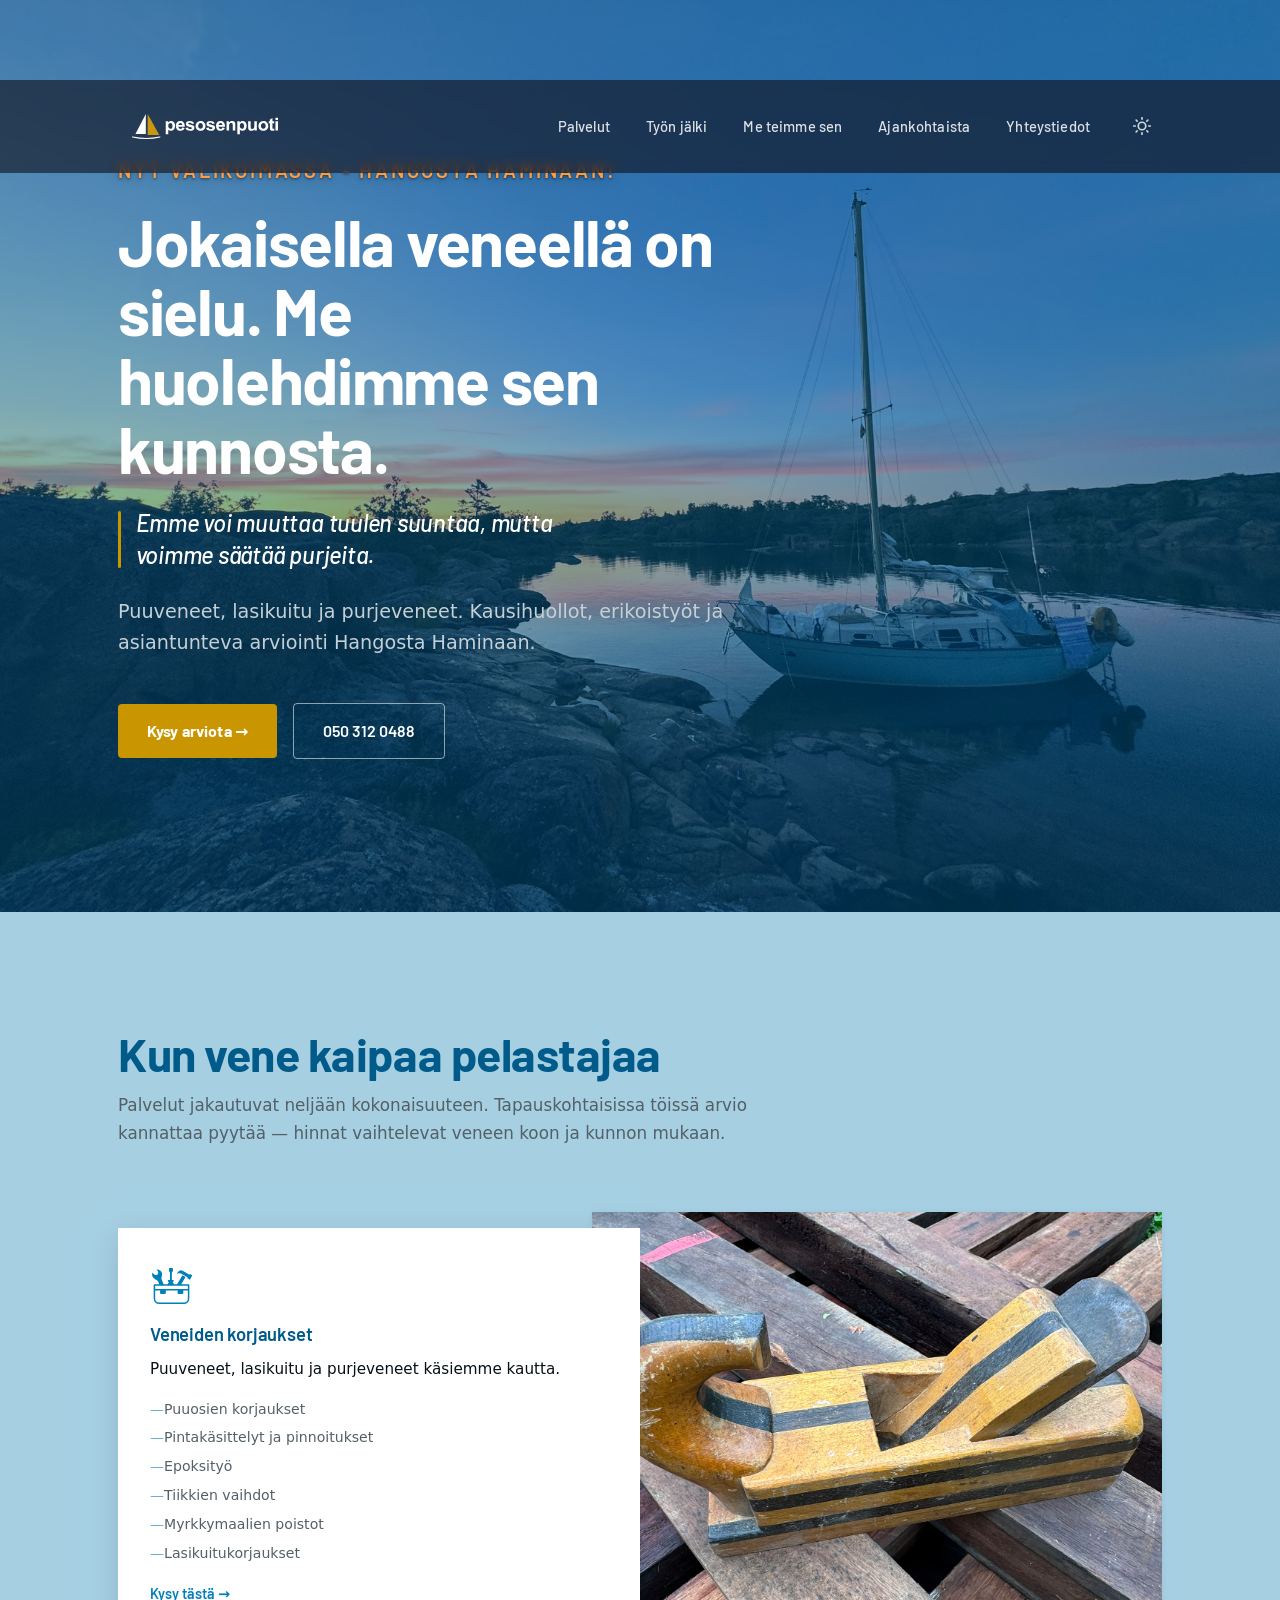
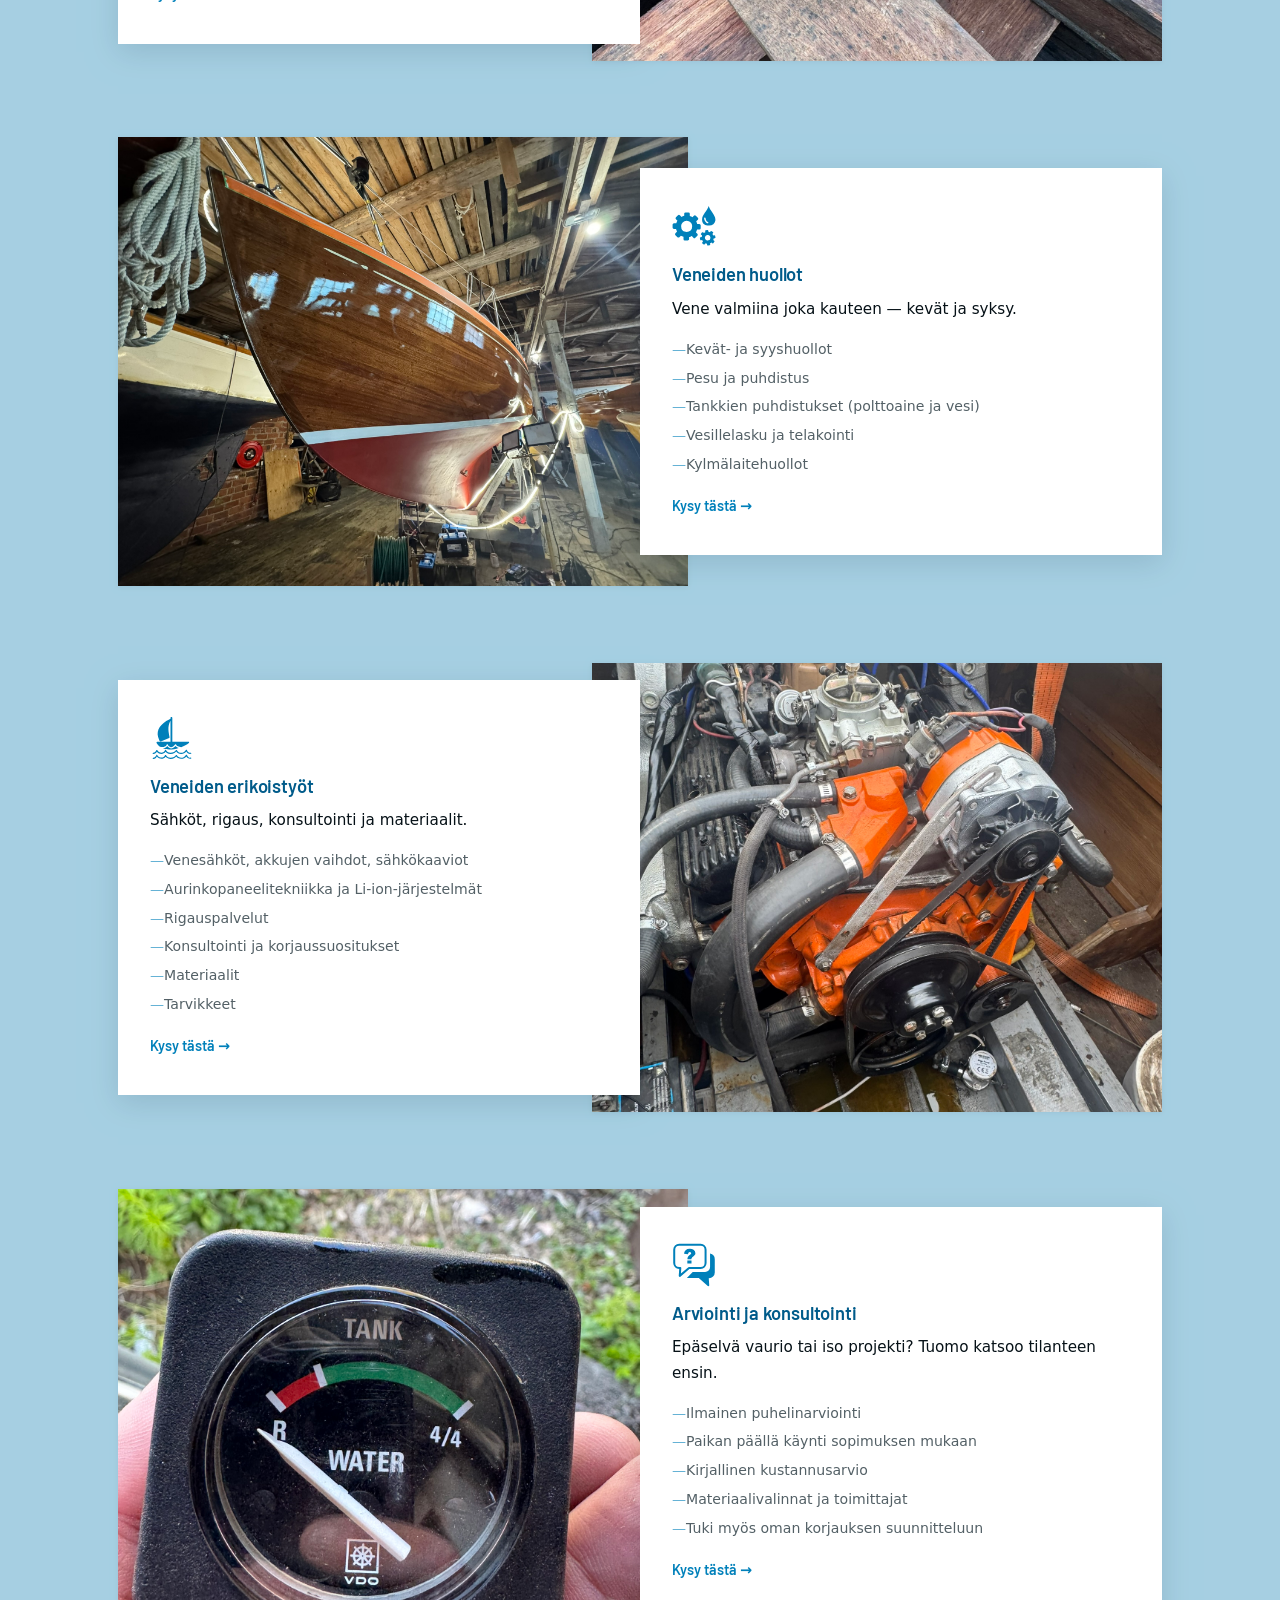
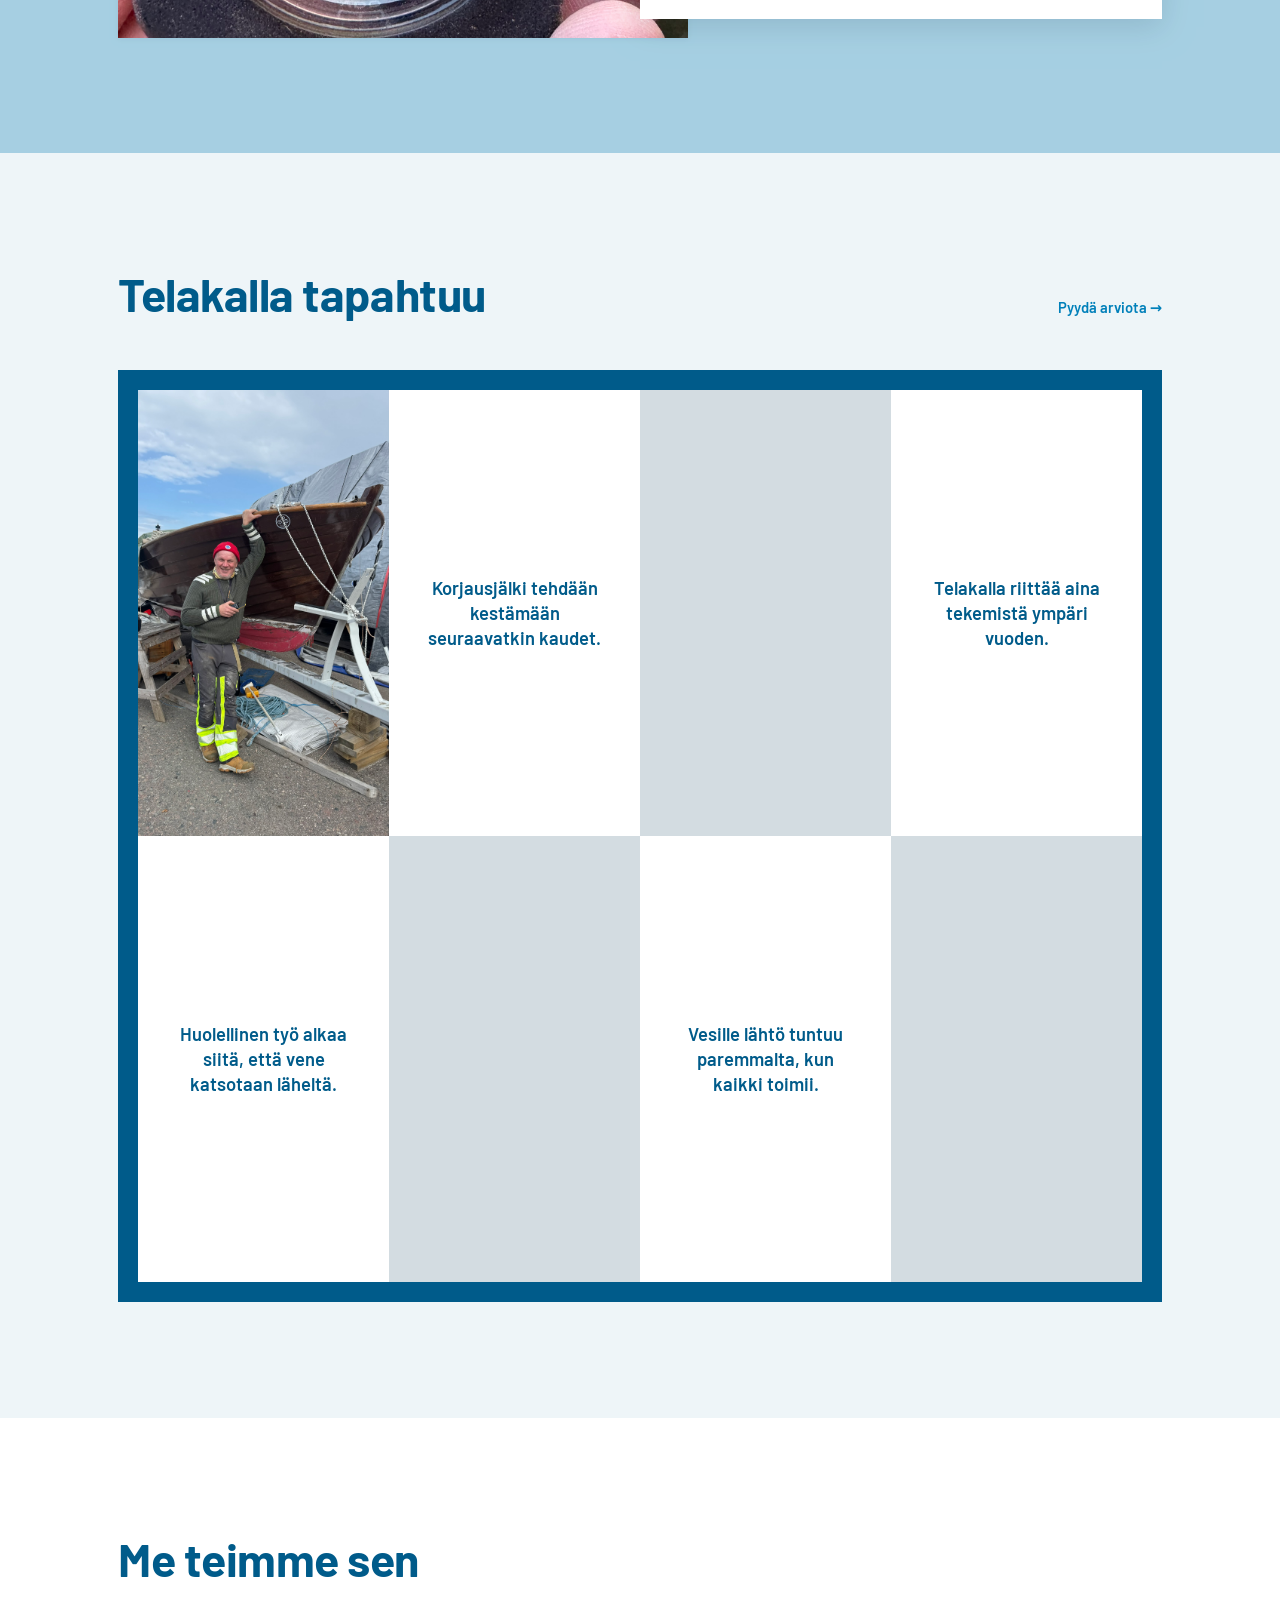
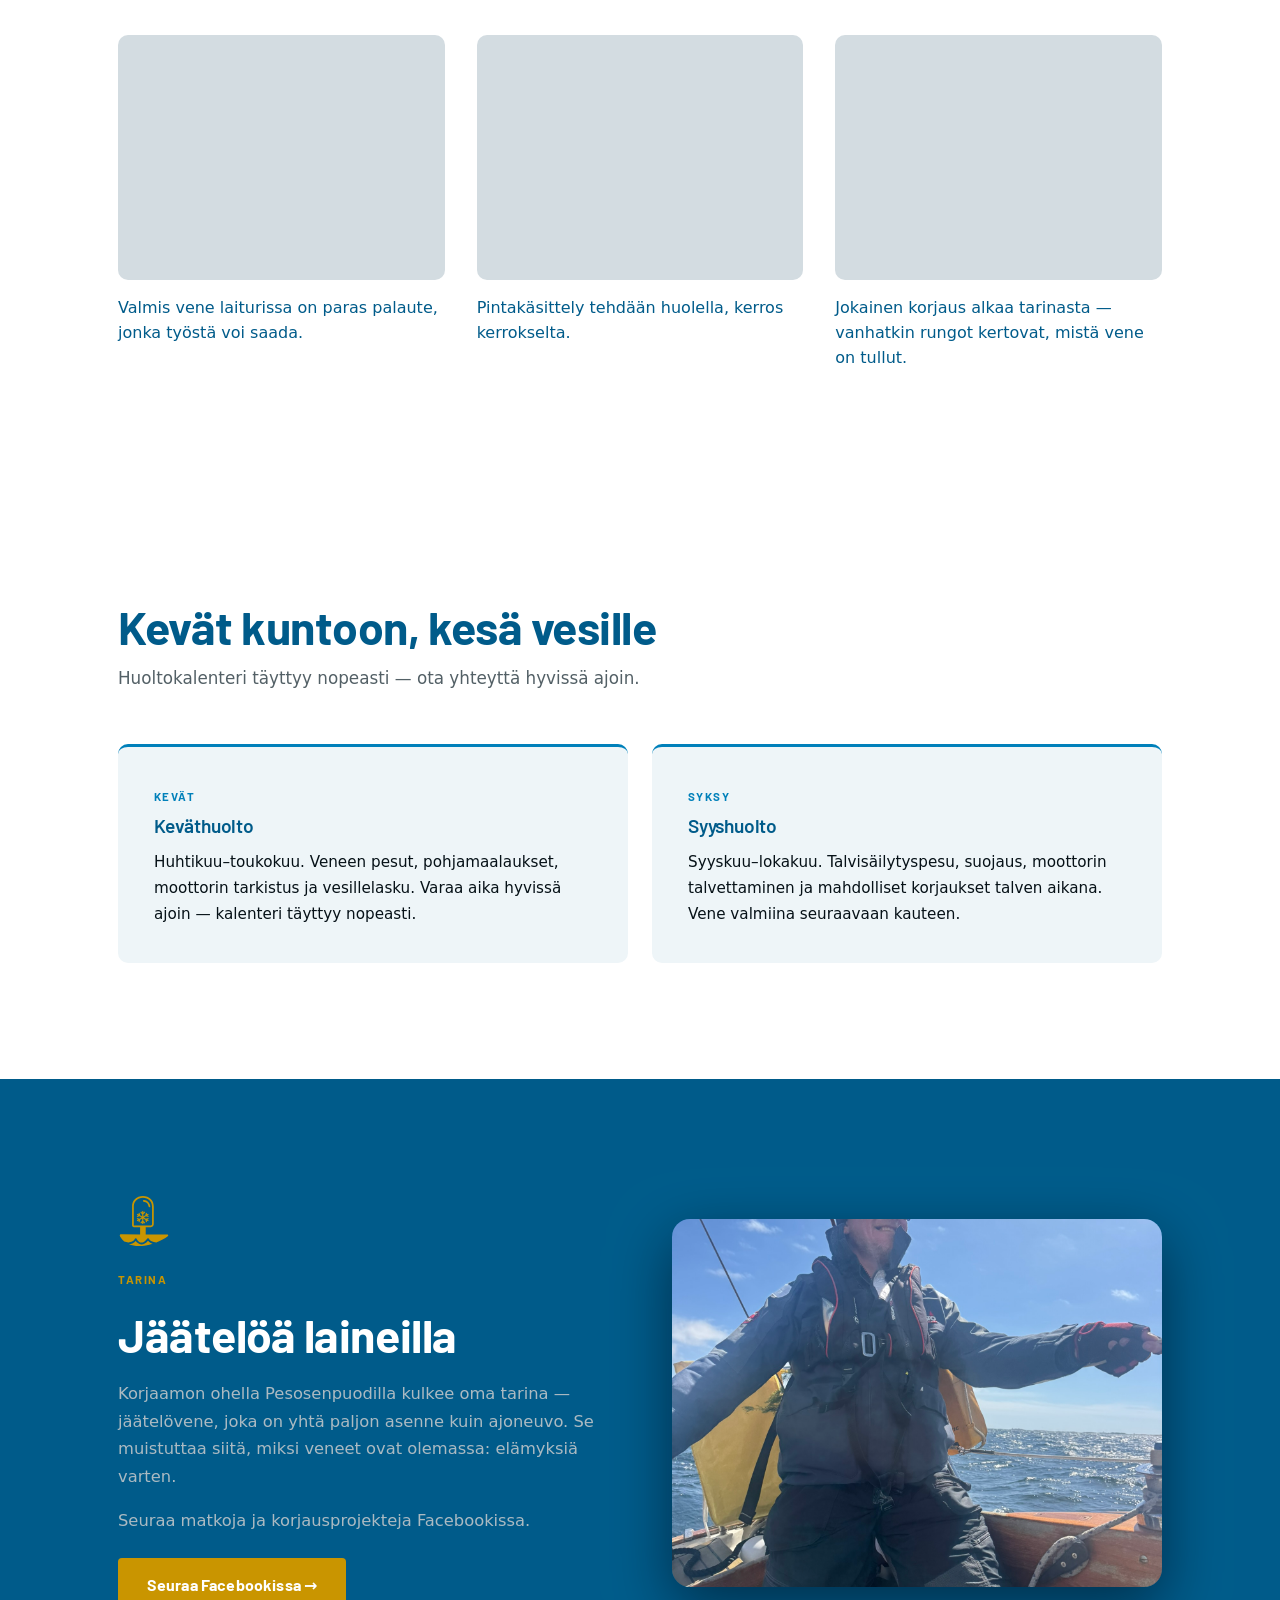
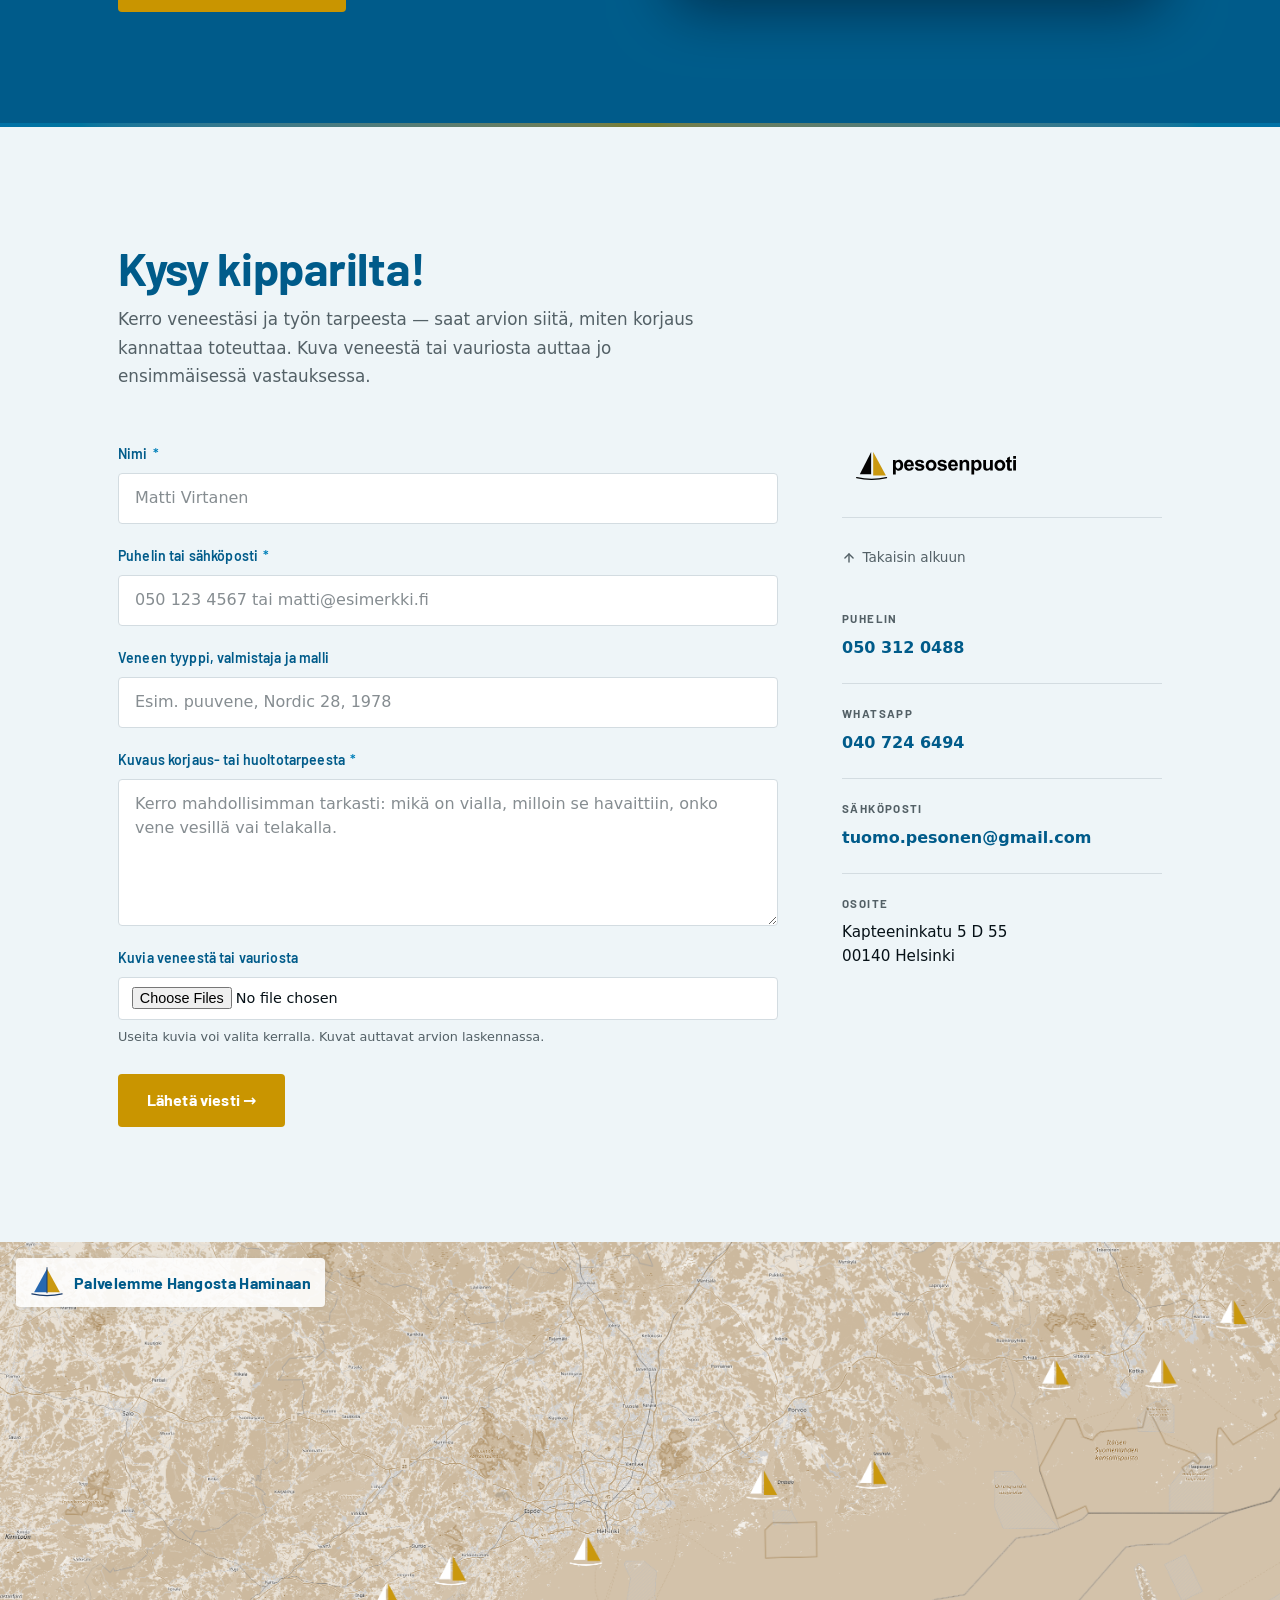
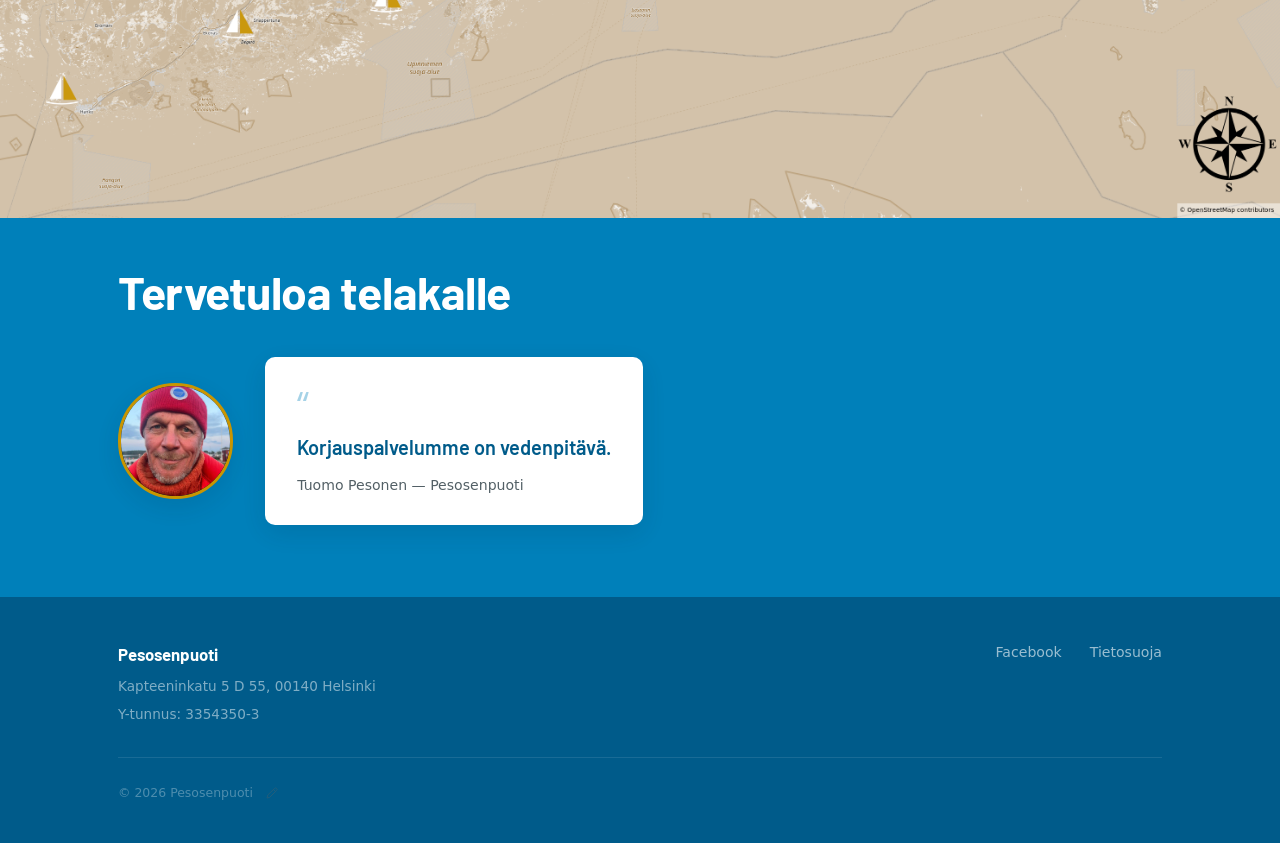
==== index.html @ 909aaaae "Navbar polish: logo swaps by scroll state, clearer hover, editor link relocated - Logo now shows the" ====
<!DOCTYPE html>
<html lang="fi">
<head>
  <meta charset="UTF-8">
  <meta name="viewport" content="width=device-width, initial-scale=1.0">
  <meta name="description" content="Pesosenpuoti — venekorjaamo Helsingissä. Puuveneet, lasikuitu, purjeveneet, kausihuollot ja erikoistyöt pääkaupunkiseudulla.">
  <meta name="theme-color" content="#0d1f38">
  <title>Pesosenpuoti — Venekorjaamo - Hangosta Haminaan</title>

  <!-- Absoluuttiset URLit osoittavat pesosenpuoti.fi-domainiin (käytössä
       2026-09-23 alkaen). Jos domain vaihtuu, päivitä canonical, og:url,
       og:image, sitemap.xml, robots.txt ja alla oleva JSON-LD url/image
       yhtä aikaa. -->
  <link rel="canonical" href="https://pesosenpuoti.fi/">

  <meta property="og:type" content="website">
  <meta property="og:site_name" content="Pesosenpuoti">
  <meta property="og:locale" content="fi_FI">
  <meta property="og:url" content="https://pesosenpuoti.fi/">
  <meta property="og:title" content="Pesosenpuoti — Venekorjaamo Helsinki">
  <meta property="og:description" content="Puuveneet, lasikuitu ja purjeveneet. Kausihuollot, erikoistyöt ja asiantunteva arviointi pääkaupunkiseudulla.">
  <meta property="og:image" content="assets/uploads/images/kansikuva-2.JPEG">
  <meta property="og:image:width" content="1200">
  <meta property="og:image:height" content="630">
  <meta property="og:image:alt" content="Purjevene vesillä kesäisessä saaristossa">

  <meta name="twitter:card" content="summary_large_image">
  <meta name="twitter:title" content="Pesosenpuoti — Venekorjaamo Helsinki">
  <meta name="twitter:description" content="Puuveneet, lasikuitu ja purjeveneet. Kausihuollot, erikoistyöt ja asiantunteva arviointi pääkaupunkiseudulla.">
  <meta name="twitter:image" content="assets/uploads/images/kansikuva-2.JPEG">

  <!-- Yhden toimipisteen paikallisyritys: osoite ja puhelin ovat ne kentät
       joilla on merkitystä. Aukioloajat, koordinaatit ja hintataso on jätetty
       tarkoituksella pois — väärä rakenteinen data on huonompi kuin ei mitään. -->
  <script type="application/ld+json">
  {
    "@context": "https://schema.org",
    "@type": "LocalBusiness",
    "name": "Pesosenpuoti",
    "description": "Venekorjaamo Helsingissä. Puuveneet, lasikuitu ja purjeveneet, kausihuollot, erikoistyöt ja asiantunteva arviointi pääkaupunkiseudulla.",
    "url": "https://pesosenpuoti.fi/",
    "image": "assets/uploads/images/kansikuva-2.JPEG",
    "telephone": "+358503120488",
    "email": "tuomo.pesonen@gmail.com",
    "taxID": "3354350-3",
    "address": {
      "@type": "PostalAddress",
      "streetAddress": "Kapteeninkatu 5 D 55",
      "postalCode": "00140",
      "addressLocality": "Helsinki",
      "addressCountry": "FI"
    },
    "areaServed": { "@type": "Place", "name": "Hangosta Haminaan" },
    "sameAs": [ "https://www.facebook.com/p/Pesosenpuoti-61576941811671/" ]
  }
  </script>

  <!-- Fonts: Barlow 500, 600, 700 -->
  <link rel="preconnect" href="https://fonts.googleapis.com">
  <link rel="preconnect" href="https://fonts.gstatic.com" crossorigin>
  <link href="https://fonts.googleapis.com/css2?family=Barlow:wght@500;600;700&display=swap" rel="stylesheet">

  <link rel="icon" href="web-elements/logos/favicon.svg" type="image/svg+xml">
  <link rel="stylesheet" href="style.css">
</head>
<body>

  <!-- ================================================================
       NAVBAR
       ================================================================ -->
  <header class="navbar" id="navbar">
    <div class="navbar__inner">
      <a href="#" class="navbar__logo" aria-label="Pesosenpuoti — etusivulle">
        <span class="navbar__logo-badge">
          <img class="navbar__logo-mark navbar__logo-mark--light" src="web-elements/logos/logo-light.svg" alt="Pesosenpuoti" width="150" height="26">
          <img class="navbar__logo-mark navbar__logo-mark--dark" src="web-elements/logos/logo.svg" alt="" width="150" height="26" aria-hidden="true">
        </span>
      </a>

      <nav class="navbar__links" aria-label="Päävalikko">
        <a href="#palvelut">Palvelut</a>
        <a href="#tyon-jalki">Työn jälki</a>
        <a href="#me-teimme-sen">Me teimme sen</a>
        <a href="#ajankohtaista">Ajankohtaista</a>
        <a href="#yhteystiedot">Yhteystiedot</a>
      </nav>

      <button
        class="navbar__theme"
        id="theme-toggle"
        aria-label="Vaihda väritema"
        title="Vaihda teema"
      >
        <svg class="navbar__theme-icon navbar__theme-icon--sun" width="18" height="18" viewBox="0 0 24 24" fill="none" stroke="currentColor" stroke-width="2.2" stroke-linecap="round" aria-hidden="true">
          <circle cx="12" cy="12" r="5"/><line x1="12" y1="1" x2="12" y2="3"/><line x1="12" y1="21" x2="12" y2="23"/><line x1="4.22" y1="4.22" x2="5.64" y2="5.64"/><line x1="18.36" y1="18.36" x2="19.78" y2="19.78"/><line x1="1" y1="12" x2="3" y2="12"/><line x1="21" y1="12" x2="23" y2="12"/><line x1="4.22" y1="19.78" x2="5.64" y2="18.36"/><line x1="18.36" y1="5.64" x2="19.78" y2="4.22"/>
        </svg>
        <svg class="navbar__theme-icon navbar__theme-icon--moon" width="18" height="18" viewBox="0 0 24 24" fill="none" stroke="currentColor" stroke-width="2.2" stroke-linecap="round" stroke-linejoin="round" aria-hidden="true">
          <path d="M12 4v5"/><path d="m5 9 2 2"/><path d="m19 9-2 2"/><path d="M3 16h18"/><path d="M5.5 16a6.5 6.5 0 0 1 13 0"/><path d="M2 20h20"/>
        </svg>
      </button>

      <button
        class="navbar__hamburger"
        aria-label="Avaa valikko"
        aria-expanded="false"
        aria-controls="mobile-menu"
      >
        <span></span>
        <span></span>
        <span></span>
      </button>
    </div>

    <nav class="navbar__mobile" id="mobile-menu" aria-label="Mobiilivalikko" hidden>
      <a href="#palvelut">Palvelut</a>
      <a href="#tyon-jalki">Työn jälki</a>
      <a href="#me-teimme-sen">Me teimme sen</a>
      <a href="#ajankohtaista">Ajankohtaista</a>
      <a href="#yhteystiedot">Yhteystiedot</a>
    </nav>
  </header>

  <!-- ================================================================
       HERO
       ================================================================ -->
  <section class="hero" aria-label="Pesosenpuoti venekorjaamo">
    <canvas class="hero__canvas" id="wave-canvas" aria-hidden="true"></canvas>
    <div class="hero__image">
      <img
        src="assets/uploads/images/kansikuva-2.JPEG" data-content="hero.image" data-content-attr="src" data-image-settings="hero.imageSettings"
        alt="Näkymä mereltä, vene vesillä suomalaisessa saaristossa" data-content="hero.imageAlt" data-content-attr="alt"
        data-hero-alt-target="true"
        fetchpriority="high"
        decoding="async"
      >
    </div>

    <div class="hero__content">
      <span class="hero__eyebrow" data-content="hero.eyebrow">Nyt valikoimassa - Hangosta Haminaan!</span>
      <h1 class="hero__heading" data-content="hero.heading">Jokaisella veneellä on sielu. Me huolehdimme sen kunnosta.</h1>
      <p class="hero__slogan" data-content="hero.slogan">Emme voi muuttaa tuulen suuntaa, mutta voimme säätää purjeita.</p>
      <p class="hero__sub" data-content="hero.sub">Puuveneet, lasikuitu ja purjeveneet. Kausihuollot, erikoistyöt ja asiantunteva arviointi Hangosta Haminaan.</p>
      <div class="hero__cta">
        <a href="#yhteystiedot" class="btn-primary">Kysy arviota →</a>
        <a href="tel:+358503120488" class="btn-ghost" data-content="contact.phone" data-contact-action="phone">050&nbsp;312&nbsp;0488</a>
      </div>
    </div>
  </section>

  <!-- ================================================================
       PALVELUT
       ================================================================ -->
  <section class="palvelut" id="palvelut" aria-labelledby="palvelut-heading">
    <div class="container">
      <header class="palvelut__header">
        <h2 id="palvelut-heading" class="fade-in">Kun vene kaipaa pelastajaa</h2>
        <p class="fade-in">
          Palvelut jakautuvat neljään kokonaisuuteen. Tapauskohtaisissa töissä
          arvio kannattaa pyytää — hinnat vaihtelevat veneen koon ja kunnon mukaan.
        </p>
      </header>

      <div class="palvelut__rows">
        <!-- Korjaukset -->
        <article class="palvelut__row fade-in" style="--i:0" data-service-id="korjaukset">
          <div class="palvelu-card palvelu-card--service">
            <div class="palvelu-card__icon" aria-hidden="true">
              <span class="palvelu-card__icon-img" style="--icon-src:url('assets/uploads/icons/veneen-korjaukset.svg')"></span>
            </div>
            <!-- <div class="palvelu-card__num" aria-hidden="true">01</div> -->
            <h3>Veneiden korjaukset</h3>
            <p data-content="lead">Puuveneet, lasikuitu ja purjeveneet käsiemme kautta.</p>
            <ul class="palvelu-card__list" aria-label="Esimerkkejä korjauksista" data-content="items">
              <li>Puuosien korjaukset</li>
              <li>Pintakäsittelyt ja pinnoitukset</li>
              <li>Epoksityö</li>
              <li>Tiikkien vaihdot</li>
              <li>Myrkkymaalien poistot</li>
              <li>Lasikuitukorjaukset</li>
            </ul>
            <a href="#yhteystiedot" class="palvelu-card__link">Kysy tästä →</a>
          </div>
          <figure class="palvelu-photo">
            <img
              src="assets/uploads/images/hoyla.JPEG" data-content="image" data-content-attr="src" data-image-settings="imageSettings"
              alt="Höylä ja puutavara" data-content="imageAlt" data-content-attr="alt"
              loading="lazy"
              decoding="async"
            >
          </figure>
        </article>

        <!-- Huollot -->
        <article class="palvelut__row fade-in" style="--i:1" data-service-id="huollot">
          <div class="palvelu-card palvelu-card--service">
            <div class="palvelu-card__icon" aria-hidden="true">
              <span class="palvelu-card__icon-img" style="--icon-src:url('assets/uploads/icons/veneen-huollot.svg')"></span>
            </div>
            <!-- <div class="palvelu-card__num" aria-hidden="true">02</div> -->
            <h3>Veneiden huollot</h3>
            <p data-content="lead">Vene valmiina joka kauteen — kevät ja syksy.</p>
            <ul class="palvelu-card__list" aria-label="Esimerkkejä huolloista" data-content="items">
              <li>Kevät- ja syyshuollot</li>
              <li>Pesu ja puhdistus</li>
              <li>Tankkien puhdistukset (polttoaine ja vesi)</li>
              <li>Vesillelasku ja telakointi</li>
              <li>Kylmälaitehuollot</li>
            </ul>
            <a href="#yhteystiedot" class="palvelu-card__link">Kysy tästä →</a>
          </div>
          <figure class="palvelu-photo">
            <img
              src="assets/uploads/images/puuvene-lakattu.JPEG" data-content="image" data-content-attr="src" data-image-settings="imageSettings"
              alt="Purjevene lakattuna telakalla" data-content="imageAlt" data-content-attr="alt"
              loading="lazy"
              decoding="async"
            >
          </figure>
        </article>

        <!-- Erikoistyöt -->
        <article class="palvelut__row fade-in" style="--i:2" data-service-id="erikoistyot">
          <div class="palvelu-card palvelu-card--service">
            <div class="palvelu-card__icon" aria-hidden="true">
              <span class="palvelu-card__icon-img" style="--icon-src:url('assets/uploads/icons/veneiden-erikoistyot.svg')"></span>
            </div>
            <!-- div class="palvelu-card__num" aria-hidden="true">03</div> -->
            <h3>Veneiden erikoistyöt</h3>
            <p data-content="lead">Sähköt, rigaus, konsultointi ja materiaalit.</p>
            <ul class="palvelu-card__list" aria-label="Esimerkkejä erikoistöistä" data-content="items">
              <li>Venesähköt, akkujen vaihdot, sähkökaaviot</li>
              <li>Aurinkopaneelitekniikka ja Li-ion-järjestelmät</li>
              <li>Rigauspalvelut</li>
              <li>Konsultointi ja korjaussuositukset</li>
              <li>Materiaalit</li>
              <li>Tarvikkeet</li>
            </ul>
            <a href="#yhteystiedot" class="palvelu-card__link">Kysy tästä →</a>
          </div>
          <figure class="palvelu-photo">
            <img
              src="assets/uploads/images/moottorin-korjaus.JPEG" data-content="image" data-content-attr="src" data-image-settings="imageSettings"
              alt="Moottoria huolletaan työpajassa" data-content="imageAlt" data-content-attr="alt"
              loading="lazy"
              decoding="async"
            >
          </figure>
        </article>

        <!-- Arviointi -->
        <article class="palvelut__row fade-in" style="--i:3" data-service-id="arviointi">
          <div class="palvelu-card palvelu-card--service">
            <div class="palvelu-card__icon" aria-hidden="true">
              <span class="palvelu-card__icon-img" style="--icon-src:url('assets/uploads/icons/arviointi-ja-konsultointi.svg')"></span>
            </div>

            <h3>Arviointi ja konsultointi</h3>
            <p data-content="lead">Epäselvä vaurio tai iso projekti? Tuomo katsoo tilanteen ensin.</p>
            <!-- <div class="palvelu-card__num" aria-hidden="true">04</div> -->
            <ul class="palvelu-card__list" aria-label="Esimerkkejä arvioinnista" data-content="items">
              <li>Ilmainen puhelinarviointi</li>
              <li>Paikan päällä käynti sopimuksen mukaan</li>
              <li>Kirjallinen kustannusarvio</li>
              <li>Materiaalivalinnat ja toimittajat</li>
              <li>Tuki myös oman korjauksen suunnitteluun</li>
            </ul>
            <a href="#yhteystiedot" class="palvelu-card__link">Kysy tästä →</a>
          </div>
          <figure class="palvelu-photo">
            <img
              src="assets/uploads/images/mittaristo.JPEG" data-content="image" data-content-attr="src" data-image-settings="imageSettings"
              alt="Pesonen tarkastamassa mittaristoa" data-content="imageAlt" data-content-attr="alt"
              loading="lazy"
              decoding="async"
            >
          </figure>
        </article>
      </div>
    </div>
  </section>

  <!-- ================================================================
       TYÖN JÄLKI
       ================================================================ -->
  <section class="galleria" id="tyon-jalki" aria-labelledby="galleria-heading">
    <div class="container">
      <header class="galleria__header">
        <h2 id="galleria-heading" class="fade-in" data-content="gallery.heading">Telakalla tapahtuu</h2>
        <a href="#yhteystiedot" aria-label="Pyydä arviota omasta veneestäsi">Pyydä arviota →</a>
      </header>

      <div class="galleria__grid">
        <figure class="galleria__item fade-in" style="--i:0">
          <img
            src="assets/uploads/images/pesonen-venekorjaus.JPEG" data-content="gallery.photos.0.image" data-content-attr="src" data-image-settings="gallery.photos.0.imageSettings"
            alt="Pesonen on tullut tarkastamaan venettä satamassa" data-content="gallery.photos.0.imageAlt" data-content-attr="alt"
            loading="lazy"
            decoding="async"
          >
        </figure>
        <p class="galleria__note">Huolellinen työ alkaa siitä, että vene katsotaan läheltä.</p>
        <figure class="galleria__item fade-in" style="--i:1">
          <img
            src="assets/uploads/images/vene-kylki.JPEG" data-content="gallery.photos.1.image" data-content-attr="src" data-image-settings="gallery.photos.1.imageSettings"
            alt="Veneen kylki maalattuna" data-content="gallery.photos.1.imageAlt" data-content-attr="alt"
            loading="lazy"
            decoding="async"
          >
        </figure>
        <p class="galleria__note">Korjausjälki tehdään kestämään seuraavatkin kaudet.</p>
        <figure class="galleria__item fade-in" style="--i:2">
          <img
            src="assets/uploads/images/purjevene.JPEG" data-content="gallery.photos.2.image" data-content-attr="src" data-image-settings="gallery.photos.2.imageSettings"
            alt="Vene lähdössä merelle purjeilla" data-content="gallery.photos.2.imageAlt" data-content-attr="alt"
            loading="lazy"
            decoding="async"
          >
        </figure>
        <p class="galleria__note">Vesille lähtö tuntuu paremmalta, kun kaikki toimii.</p>
        <figure class="galleria__item fade-in" style="--i:3">
          <img
            src="assets/uploads/images/telakantalvi.JPEG" data-content="gallery.photos.3.image" data-content-attr="src" data-image-settings="gallery.photos.3.imageSettings"
            alt="Näkymä ikkunasta telakka-alueelle, nosturi taustalla talvella" data-content="gallery.photos.3.imageAlt" data-content-attr="alt"
            loading="lazy"
            decoding="async"
          >
        </figure>
        <p class="galleria__note">Telakalla riittää aina tekemistä ympäri vuoden.</p>
      </div>
    </div>
  </section>

  <!-- ================================================================
       ME TEIMME SEN — referenssit
       ================================================================ -->
  <section class="referenssit" id="me-teimme-sen" aria-labelledby="referenssit-heading">
    <div class="container">
      <header class="referenssit__header">
        <h2 id="referenssit-heading" class="fade-in" data-content="reference.heading">Me teimme sen</h2>
      </header>

      <div class="referenssit__grid">
        <article class="referenssit__item fade-in" style="--i:0">
          <figure class="referenssit__window" data-content="reference.items.0.mediaAlt" data-content-attr="alt">
            <video
              src="assets/uploads/videos/venesatama.mp4" data-content="reference.items.0.media" data-content-attr="src" data-image-settings="reference.items.0.imageSettings"
              aria-label="Puuvene Aura laiturissa satamassa"
              muted loop playsinline autoplay preload="metadata"
            ></video>
          </figure>
          <p class="referenssit__story" data-content="reference.items.0.story">Valmis vene laiturissa on paras palaute, jonka työstä voi saada.</p>
        </article>

        <article class="referenssit__item fade-in" style="--i:1">
          <figure class="referenssit__window" data-content="reference.items.1.mediaAlt" data-content-attr="alt">
            <video
              src="assets/uploads/videos/maalaus.mp4" data-content="reference.items.1.media" data-content-attr="src" data-image-settings="reference.items.1.imageSettings"
              aria-label="Veneen rungon maalaustyötä telakalla"
              muted loop playsinline autoplay preload="metadata"
            ></video>
          </figure>
          <p class="referenssit__story" data-content="reference.items.1.story">Pintakäsittely tehdään huolella, kerros kerrokselta.</p>
        </article>

        <article class="referenssit__item fade-in" style="--i:2">
          <figure class="referenssit__window" data-content="reference.items.2.mediaAlt" data-content-attr="alt">
            <video
              src="assets/uploads/videos/puutavaran-purku.mp4" data-content="reference.items.2.media" data-content-attr="src" data-image-settings="reference.items.2.imageSettings"
              aria-label="Tuomo Pesonen tarkastaa vanhaa venehylkyä saaristossa"
              muted loop playsinline autoplay preload="metadata"
            ></video>
          </figure>
          <p class="referenssit__story" data-content="reference.items.2.story">Jokainen korjaus alkaa tarinasta — vanhatkin rungot kertovat, mistä vene on tullut.</p>
        </article>
      </div>
    </div>
  </section>

  <!-- ================================================================
       KAUSI & AJANKOHTAISTA
       ================================================================ -->
  <section class="kausi" id="ajankohtaista" aria-labelledby="kausi-heading">
    <div class="container">
      <header class="kausi__header">
        <h2 id="kausi-heading" class="fade-in" data-content="seasonal.heading">Kevät kuntoon, kesä vesille</h2>
        <p class="fade-in" data-content="seasonal.lead">
          Huoltokalenteri täyttyy nopeasti — ota yhteyttä hyvissä ajoin.
        </p>
      </header>

      <div class="kausi__grid">
        <article class="kausi-card fade-in">
          <span class="kausi-card__season" data-content="seasonal.cards.0.season">Kevät</span>
          <h3 data-content="seasonal.cards.0.title">Keväthuolto</h3>
          <p data-content="seasonal.cards.0.body">Huhtikuu–toukokuu. Veneen pesut, pohjamaalaukset, moottorin tarkistus ja vesillelasku. Varaa aika hyvissä ajoin — kalenteri täyttyy nopeasti.</p>
        </article>

        <article class="kausi-card fade-in">
          <span class="kausi-card__season" data-content="seasonal.cards.1.season">Syksy</span>
          <h3 data-content="seasonal.cards.1.title">Syyshuolto</h3>
          <p data-content="seasonal.cards.1.body">Syyskuu–lokakuu. Talvisäilytyspesu, suojaus, moottorin talvettaminen ja mahdolliset korjaukset talven aikana. Vene valmiina seuraavaan kauteen.</p>
        </article>

      </div>
    </div>
  </section>

  <!-- ================================================================
       JÄÄTELÖVENE
       ================================================================ -->
  <section class="jaatelö" id="jaatelövene" aria-labelledby="jaatelö-heading">
    <div class="container">
      <div class="jaatelö__inner">
        <div class="jaatelö__text fade-in">
          <div class="jaatelö__icon" aria-hidden="true">
            <span class="jaatelö__icon-img" style="--icon-src:url('assets/uploads/icons/jaatelovene.svg')"></span>
          </div>
          <span class="jaatelö__eyebrow" data-content="iceCreamBoat.eyebrow">Tarina</span>
          <h2 id="jaatelö-heading" data-content="iceCreamBoat.heading">Jäätelöä laineilla</h2>
          <p data-content="iceCreamBoat.paragraphs.0">Korjaamon ohella Pesosenpuodilla kulkee oma tarina — jäätelövene, joka on yhtä paljon asenne kuin ajoneuvo. Se muistuttaa siitä, miksi veneet ovat olemassa: elämyksiä varten.</p>
          <p data-content="iceCreamBoat.paragraphs.1">Seuraa matkoja ja korjausprojekteja Facebookissa.</p>
          <a
            href="https://www.facebook.com/p/Pesosenpuoti-61576941811671/"
            class="btn-primary"
            target="_blank"
            rel="noopener noreferrer"
          >
            Seuraa Facebookissa →
          </a>
        </div>

        <div class="jaatelö__image fade-in">
          <img
            src="assets/uploads/images/Purjehduskuva.JPEG" data-content="iceCreamBoat.image" data-content-attr="src" data-image-settings="iceCreamBoat.imageSettings"
            alt="Kesäinen tunnelmakuva vedeltä — saariston valoa ja rauhaa" data-content="iceCreamBoat.imageAlt" data-content-attr="alt"
            loading="lazy"
            decoding="async"
          >
        </div>
      </div>
    </div>
  </section>

  <!-- ================================================================
       YHTEYSTIEDOT + LOMAKE
       ================================================================ -->
  <section class="yhteystiedot" id="yhteystiedot" aria-labelledby="yhteystiedot-heading">
    <div class="container">
      <header class="yhteystiedot__header">
        <h2 id="yhteystiedot-heading" class="fade-in" data-content="contact.heading">Kysy kipparilta!</h2>
        <p class="yhteystiedot__intro fade-in" data-content="contact.intro">Kerro veneestäsi ja työn tarpeesta — saat arvion siitä, miten korjaus kannattaa toteuttaa. Kuva veneestä tai vauriosta auttaa jo ensimmäisessä vastauksessa.</p>
      </header>

      <div class="yhteystiedot__layout">
        <!-- Lomake -->
        <form
          class="yhteyslomake fade-in"
          id="contact-form"
          novalidate
          aria-label="Yhteydenottolomake"
        >
          <div class="form-group">
            <label for="nimi"><span data-content="form.nameLabel">Nimi</span> <span class="req" aria-hidden="true">*</span></label>
            <input
              type="text"
              id="nimi"
              name="nimi"
              required
              autocomplete="name"
              placeholder="Matti Virtanen" data-content="form.namePlaceholder" data-content-attr="placeholder"
              aria-required="true"
            >
          </div>

          <div class="form-group">
            <label for="yhteystieto">
              <span data-content="form.contactLabel">Puhelin tai sähköposti</span> <span class="req" aria-hidden="true">*</span>
            </label>
            <input
              type="text"
              id="yhteystieto"
              name="yhteystieto"
              required
              autocomplete="email"
              placeholder="050 123 4567 tai matti@esimerkki.fi" data-content="form.contactPlaceholder" data-content-attr="placeholder"
              aria-required="true"
            >
          </div>

          <div class="form-group">
            <label for="vene" data-content="form.boatLabel">Veneen tyyppi, valmistaja ja malli</label>
            <input
              type="text"
              id="vene"
              name="vene"
              placeholder="Esim. puuvene, Nordic 28, 1978" data-content="form.boatPlaceholder" data-content-attr="placeholder"
            >
          </div>

          <div class="form-group">
            <label for="kuvaus">
              <span data-content="form.descriptionLabel">Kuvaus korjaus- tai huoltotarpeesta</span> <span class="req" aria-hidden="true">*</span>
            </label>
            <textarea
              id="kuvaus"
              name="kuvaus"
              required
              rows="5"
              placeholder="Kerro mahdollisimman tarkasti: mikä on vialla, milloin se havaittiin, onko vene vesillä vai telakalla." data-content="form.descriptionPlaceholder" data-content-attr="placeholder"
              aria-required="true"
            ></textarea>
          </div>

          <div class="form-group">
            <label for="kuvat" data-content="form.photosLabel">Kuvia veneestä tai vauriosta</label>
            <input
              type="file"
              id="kuvat"
              name="kuvat"
              multiple
              accept="image/*"
              aria-describedby="kuvat-hint"
            >
            <span class="form-hint" id="kuvat-hint" data-content="form.photosHint">Useita kuvia voi valita kerralla. Kuvat auttavat arvion laskennassa.</span>
          </div>

          <div class="form-group form-honeypot" aria-hidden="true">
            <label for="yritys">Yritys</label>
            <input type="text" id="yritys" name="yritys" tabindex="-1" autocomplete="off">
          </div>

          <button type="submit" class="btn-primary form-submit" data-content="form.submitLabel">Lähetä viesti →</button>
        </form>

        <!-- Lomakkeen onnistumisviesti (piilotettu aluksi) -->
        <div
          class="form-success"
          id="form-success"
          hidden
          role="alert"
          aria-live="assertive"
        >
          <span class="form-success__icon" aria-hidden="true">✓</span>
          <div>
            <p><strong data-content="form.successHeading">Viesti lähetetty!</strong></p>
            <p data-content="form.successText">Tuomo vastaa yleensä saman päivän aikana.</p>
          </div>
        </div>

        <!-- Lomakkeen virheviesti (piilotettu aluksi) -->
        <div
          class="form-error"
          id="form-error"
          hidden
          role="alert"
          aria-live="assertive"
        >
          <span class="form-error__icon" aria-hidden="true">!</span>
          <p id="form-error-text">Viestin lähetys epäonnistui. Yritä hetken kuluttua uudelleen tai soita.</p>
        </div>

        <!-- Yhteystiedot -->
        <aside class="yhteystiedot__info fade-in" aria-label="Yhteystiedot">
          <div class="yhteystiedot__logo">
            <span class="navbar__logo-badge navbar__logo-badge--footer">
              <img src="web-elements/logos/logo.svg" alt="Pesosenpuoti" width="180" height="31">
            </span>
          </div>
          <a class="back-to-top" href="#" aria-label="Takaisin sivun alkuun">
            <svg width="14" height="14" viewBox="0 0 24 24" fill="none" stroke="currentColor" stroke-width="2.4" stroke-linecap="round" stroke-linejoin="round" aria-hidden="true" focusable="false">
              <path d="M12 19V5"/><path d="m5 12 7-7 7 7"/>
            </svg>
            Takaisin alkuun
          </a>
          <div class="info-block">
            <p class="info-block__label">Puhelin</p>
            <a href="tel:+358503120488" data-content="contact.phone" data-contact-action="phone">050 312 0488</a>
          </div>
          <div class="info-block">
            <p class="info-block__label">WhatsApp</p>
            <a href="https://wa.me/358407246494" data-content="contact.whatsapp" data-contact-action="whatsapp">040 724 6494</a>
          </div>
          <div class="info-block">
            <p class="info-block__label">Sähköposti</p>
            <a href="mailto:tuomo.pesonen@gmail.com" data-content="contact.email" data-contact-action="email">tuomo.pesonen@gmail.com</a>
          </div>
          <div class="info-block">
            <p class="info-block__label">Osoite</p>
            <address>
              <span data-content="contact.address.0">Kapteeninkatu 5 D 55</span><br>
              <span data-content="contact.address.1">00140 Helsinki</span>
            </address>
          </div>
        </aside>
      </div>
    </div>
  </section>

  <!-- ================================================================
       TERVETULOA TELAKALLE — kartta + kipparin sitaatti
       ================================================================ -->
  <section class="telakalle" id="telakalle" aria-labelledby="telakalle-heading">
    <div class="telakalle__map" role="img" aria-label="Toiminta-alue: Hangosta Haminaan">
      <img
        src="assets/uploads/images/map-logo-compass.png"
        alt="Merikartta Saaristomerestä — toiminta-alue ulottuu Hangosta Haminaan"
        loading="lazy"
        decoding="async"
      >
      <div class="telakalle__map-caption">
        <svg class="telakalle__map-icon" width="34" height="33" viewBox="22 4 120 118" aria-hidden="true" focusable="false" xmlns="http://www.w3.org/2000/svg">
          <path d="M82 14 L36 98 L82 98 Z" fill="#2768b0"/>
          <path d="M82 14 L82 98 L128 98 Z" fill="#ca9810"/>
          <line x1="82" y1="10" x2="82" y2="100" stroke="#1b3c6a" stroke-width="3.5" stroke-linecap="round"/>
          <path d="M28 104 Q82 116 136 104" fill="none" stroke="#1b3c6a" stroke-width="4.5" stroke-linecap="round"/>
        </svg>
        <span class="telakalle__map-label">Palvelemme Hangosta Haminaan</span>
      </div>
    </div>

    <div class="container">
      <div class="telakalle__inner">
        <h2 id="telakalle-heading" class="fade-in">Tervetuloa telakalle</h2>

        <div class="telakalle__quote fade-in">
          <div class="telakalle__avatar">
            <img
              src="assets/uploads/images/Tuomo-Pesonen.jpg" data-content="welcome.image" data-content-attr="src" data-image-settings="welcome.imageSettings"
              alt="Tuomo Pesonen" data-content="welcome.imageAlt" data-content-attr="alt"
              loading="lazy"
              decoding="async"
            >
          </div>
          <blockquote class="telakalle__card">
            <span class="telakalle__mark" aria-hidden="true">&ldquo;</span>
            <p class="telakalle__text">Korjauspalvelumme on vedenpitävä.</p>
            <footer class="telakalle__author">
              Tuomo Pesonen <span>— Pesosenpuoti</span>
            </footer>
          </blockquote>
        </div>
      </div>
    </div>
  </section>

  <!-- ================================================================
       FOOTER
       ================================================================ -->
  <footer class="footer" aria-label="Sivuston alatunniste">
    <div class="container">
      <div class="footer__inner">
        <div class="footer__brand">
          <span class="footer__name">Pesosenpuoti</span>
          <span class="footer__address" data-address-target="footer">Kapteeninkatu 5 D 55, 00140 Helsinki</span>
          <span class="footer__ytunnus">Y-tunnus: 3354350-3</span>
        </div>
          <div class="footer__links">
            <a
            href="https://www.facebook.com/p/Pesosenpuoti-61576941811671/"
            target="_blank"
            rel="noopener noreferrer"
            aria-label="Pesosenpuoti Facebookissa (avautuu uudessa välilehdessä)"
          >
            Facebook
          </a>
          <a href="#" aria-label="Tietosuojaseloste">Tietosuoja</a>
        </div>
      </div>
      <p class="footer__copy">
        © 2026 Pesosenpuoti
        <a href="admin/" class="editor-link editor-link--copy" aria-label="Muokkaa sivustoa — kirjautuminen vaaditaan" title="Muokkaa sivustoa">
          <svg width="12" height="12" viewBox="0 0 24 24" fill="none" stroke="currentColor" stroke-width="2" stroke-linecap="round" stroke-linejoin="round" aria-hidden="true" focusable="false">
            <path d="M17 3a2.85 2.83 0 1 1 4 4L7.5 20.5 2 22l1.5-5.5Z"/>
            <path d="m15 5 4 4"/>
          </svg>
        </a>
      </p>
    </div>
  </footer>

  <script src="wave.js"></script>
  <script src="main.js"></script>
</body>
</html>
---- style.css ----
/* ====================================================================
   Pesosenpuoti — style.css
   Finnish Baltic maritime craft. Committed brand colour strategy.
   Palette anchored to seed oklch(0.650 0.100 230) per Impeccable.
   ==================================================================== */

/* --- Tokens --------------------------------------------------------- */
:root {
  /* Palette — Finnish summer dawn on the Baltic */
  --color-bg:      oklch(1.000 0.000 0);                      /* pure white — brand carries atmosphere */
  --color-surface: oklch(0.965 0.008 228);                    /* barely-tinted panel background */
  --color-navy:    oklch(44.5% 0.115 236);                    /* light scandinavian navy — headings, dark fills */
  --color-brand:   oklch(0.560 0.145 232);                    /* committed Baltic blue — links, borders, accents */
  --color-warm-tree:   oklch(0.70 0.15 85);                   /* warm tree
  --color-oak:      oklch(72% 0.09 75);                         /* oak-tan wood accent */
  --color-mahogany: oklch(38% 0.09 30);                       /* mahogany wood accent */
  --color-ink:     oklch(0.170 0.020 232);                    /* near-black with blue cast — body copy */
  --color-muted:   oklch(0.480 0.018 228);                    /* secondary text — ≥3.5:1 vs bg */
  --color-white:   oklch(1.000 0.000 0);                      /* text on dark fills */
  --color-rule:    oklch(0.890 0.012 228);                    /* dividers, card borders */
  --color-navbar:  oklch(17.024% 0.02072 288.565 / 0.60);     /* navbar background top — overlays hero photo, same in both themes */
  --color-navbar-scrolled: oklch(100% 0.00011 271.152 / 0.337);       /* navbar background scrolled (light theme) */
  --color-wave:    112 158 196;                                /* canvas wave fill "r g b" (light theme) — read by wave.js, not sampled from the photo */
  --color-palvelut-bg:oklch(83.14% 0.05085 227.895);                 /* pale Baltic-blue section tint (light theme) */

  /* Typography */
  --font-heading: 'Barlow', system-ui, sans-serif;
  --font-body:    system-ui, -apple-system, sans-serif;

  /* Scale */
  --radius-sm: 4px;
  --radius-md: 10px;
  --radius-lg: 18px;

  /* Shadows */
  --shadow-card:       0 1px 6px oklch(0.220 0.060 235 / 0.07);
  --shadow-card-hover: 0 8px 28px oklch(0.220 0.060 235 / 0.13);

  /* Motion */
  --ease-out-quart: cubic-bezier(0.25, 1, 0.5, 1);
  --ease-in-out:    cubic-bezier(0.4, 0, 0.2, 1);
  --dur-fast: 160ms;
  --dur-mid:  300ms;
  --dur-slow: 560ms;

  /* Layout */
  --max-w: 1140px;
  --pad-x: clamp(1.25rem, 5vw, 3rem);
  --pad-y: clamp(4.5rem, 9vw, 8rem);
}

/* --- Reset ---------------------------------------------------------- */
*, *::before, *::after {
  box-sizing: border-box;
  margin: 0;
  padding: 0;
}

html {
  scroll-behavior: smooth;
  -webkit-text-size-adjust: 100%;
}

body {
  background: var(--color-bg);
  color: var(--color-ink);
  font-family: var(--font-body);
  font-size: 1rem;
  line-height: 1.65;
  -webkit-font-smoothing: antialiased;
  -moz-osx-font-smoothing: grayscale;
  overflow-x: hidden;
}

img, video {
  display: block;
  max-width: 100%;
}

a {
  color: inherit;
  text-decoration: none;
}

/* Global focus-visible — keyboard navigation */
:focus-visible {
  outline: 3px solid var(--color-brand);
  outline-offset: 3px;
  border-radius: 2px;
}

/* Remove default focus ring for mouse users */
:focus:not(:focus-visible) {
  outline: none;
}

button {
  cursor: pointer;
  border: none;
  background: none;
  font: inherit;
  color: inherit;
}

/* --- Typography ----------------------------------------------------- */
h1, h2, h3, h4 {
  font-family: var(--font-heading);
  font-weight: 700;
  line-height: 1.1;
  color: var(--color-navy);
  letter-spacing: -0.01em;
}

/* Fluid modular scale — ratio ~1.35 */
h1 { font-size: clamp(2.2rem, 5.3vw, 4rem); }
h2 { font-size: clamp(1.85rem, 3.8vw, 2.9rem); }
h3 { font-size: clamp(1.1rem, 2vw, 1.3rem); font-weight: 600; }

p {
  max-width: 64ch;
  line-height: 1.7;
}

/* --- Layout utilities ----------------------------------------------- */
.container {
  max-width: var(--max-w);
  margin-inline: auto;
  padding-inline: var(--pad-x);
}

.section-pad {
  padding-block: var(--pad-y);
}

/* --- Buttons -------------------------------------------------------- */
.btn-primary {
  display: inline-flex;
  align-items: center;
  gap: 0.5em;
  padding: 0.85em 1.8em;
  background: var(--color-warm-tree);
  color: var(--color-white);
  font-family: var(--font-heading);
  font-weight: 700;
  font-size: 1rem;
  letter-spacing: 0.01em;
  border-radius: var(--radius-sm);
  transition:
    filter var(--dur-fast) var(--ease-out-quart),
    transform var(--dur-fast) var(--ease-out-quart),
    box-shadow var(--dur-fast) var(--ease-out-quart);
}

.btn-primary:hover {
  filter: brightness(1.08);
  transform: translateY(-2px);
  box-shadow: 0 6px 18px oklch(0.620 0.140 65 / 0.30);
}

.btn-primary:active {
  transform: translateY(0) scale(0.97);
  filter: brightness(0.98);
}

.btn-primary:focus-visible {
  outline: 3px solid var(--color-warm-tree);
  outline-offset: 3px;
}

.btn-ghost {
  display: inline-flex;
  align-items: center;
  gap: 0.5em;
  padding: 0.85em 1.8em;
  border: 1.5px solid oklch(1.000 0.000 0 / 0.55);
  color: var(--color-white);
  font-family: var(--font-heading);
  font-weight: 600;
  font-size: 1rem;
  border-radius: var(--radius-sm);
  transition: border-color var(--dur-fast), background var(--dur-fast);
}

.btn-ghost:hover {
  border-color: var(--color-white);
  background: oklch(1.000 0.000 0 / 0.10);
}

.btn-ghost:active {
  transform: scale(0.97);
}

.btn-ghost:focus-visible {
  outline: 3px solid oklch(1.000 0.000 0 / 0.7);
  outline-offset: 3px;
}

/* --- Hero entrance -------------------------------------------------- */
@keyframes hero-rise {
  from { opacity: 0; transform: translateY(28px); }
  to   { opacity: 1; transform: translateY(0); }
}

/* --- Scroll fade-in animation --------------------------------------- */
.fade-in {
  opacity: 0;
  transform: translateY(20px);
  transition:
    opacity var(--dur-slow) var(--ease-out-quart),
    transform var(--dur-slow) var(--ease-out-quart);
  /* Stagger via --i: 0, 1, 2, 3 set on the element */
  transition-delay: calc(var(--i, 0) * 90ms);
}

.fade-in.visible {
  opacity: 1;
  transform: translateY(0);
}

@media (prefers-reduced-motion: reduce) {
  .fade-in {
    opacity: 1;
    transform: none;
    transition: none;
  }
  html { scroll-behavior: auto; }
  * {
    transition-duration: 1ms !important;
    animation-duration: 1ms !important;
  }
}

/* --- Navbar --------------------------------------------------------- */
.navbar {
  margin-top: 5rem;
  position: fixed;
  background-color: var(--color-navbar);
  backdrop-filter: blur(5px);
  top: 0;
  left: 0;
  right: 0;
  z-index: 100;
  transition:
    background var(--dur-mid) var(--ease-in-out),
    padding var(--dur-mid) var(--ease-in-out),
    box-shadow var(--dur-mid) var(--ease-in-out);
}

.navbar.scrolled {
  background: var(--color-navbar-scrolled);
  backdrop-filter: blur(5px);
  box-shadow: 0 1px 0 var(--color-rule);
}

.navbar__inner {
  max-width: var(--max-w);
  margin-inline: auto;
  padding-inline: var(--pad-x);
  padding-block: 1.4rem;
  display: flex;
  align-items: center;
  gap: 2rem;
  transition: padding-block var(--dur-mid) var(--ease-in-out);
}

.navbar.scrolled .navbar__inner {
  padding-block: 0.9rem;
}

.navbar__logo {
  position: relative;
  display: flex;
  align-items: center;
  gap: 0.65rem;
  min-height: 3rem;
  min-width: 9rem;
  color: var(--color-white);
  font-family: var(--font-heading);
  font-weight: 700;
  font-size: 1.05rem;
  letter-spacing: 0.01em;
  transition: color var(--dur-fast);
}

.navbar.scrolled .navbar__logo {
  color: var(--color-navy);
  min-height: 2.4rem;
  min-width: 7.2rem;
}

.navbar__logo-badge {
  display: inline-flex;
  align-items: center;
  padding: 0.55rem 0.85rem;
  border-radius: 0.5rem;
  transition: padding var(--dur-mid) var(--ease-in-out), background var(--dur-fast);
}

.navbar.scrolled .navbar__logo-badge {
  padding: 0.4rem 0.65rem;
}

/* Recognizable click target: a soft highlight fills in behind the wordmark on hover. */
.navbar__logo:hover .navbar__logo-badge {
  background: oklch(1.000 0.000 0 / 0.12);
}

.navbar.scrolled .navbar__logo:hover .navbar__logo-badge {
  background: oklch(0.220 0.060 235 / 0.07);
}

.navbar__logo-mark {
  flex-shrink: 0;
  height: 1.6rem;
  width: auto;
  display: block;
  transition: height var(--dur-mid) var(--ease-in-out);
}

.navbar.scrolled .navbar__logo-mark {
  height: 1.3rem;
}

/* Light wordmark reads against the dark hero overlay at the top of the page;
   the dark wordmark takes over once the navbar itself turns light on scroll. */
.navbar__logo-mark--dark { display: none; }
.navbar.scrolled .navbar__logo-mark--light { display: none; }
.navbar.scrolled .navbar__logo-mark--dark { display: block; }

.navbar__logo-badge--footer {
  padding: 0.6rem 0.9rem;
}

.yhteystiedot__logo .navbar__logo-mark,
.navbar__logo-badge--footer img {
  height: 1.9rem;
}

.navbar__links {
  display: flex;
  align-items: center;
  gap: 2.25rem;
  margin-left: auto;
}

.navbar__links a {
  color: oklch(1.000 0.000 0 / 0.85);
  font-family: var(--font-heading);
  font-weight: 500;
  font-size: 0.92rem;
  letter-spacing: 0.01em;
  transition: color var(--dur-fast), opacity var(--dur-fast), transform var(--dur-fast);
  position: relative;
  display: inline-block;
}

.navbar__links a::after {
  content: '';
  position: absolute;
  bottom: -4px;
  left: 0;
  right: 100%;
  height: 2px;
  border-radius: 1px;
  background: var(--color-warm-tree);
  transition: right var(--dur-mid) var(--ease-out-quart);
}

.navbar__links a:hover {
  color: var(--color-warm-tree);
  transform: translateY(-1px);
}

.navbar__links a:hover::after { right: 0; }

.navbar.scrolled .navbar__links a {
  color: var(--color-ink);
}

.navbar.scrolled .navbar__links a:hover {
  color: var(--color-brand);
}

.navbar.scrolled .navbar__links a::after {
  background: var(--color-brand);
}

/* Hamburger — 44x44 touch target */
.navbar__hamburger {
  display: none;
  flex-direction: column;
  gap: 5px;
  margin-left: auto;
  padding: 10px 8px;
  min-width: 44px;
  min-height: 44px;
  justify-content: center;
  align-items: center;
}

.navbar__hamburger span {
  display: block;
  width: 22px;
  height: 2px;
  background: var(--color-white);
  border-radius: 1px;
  transition:
    transform var(--dur-mid) var(--ease-out-quart),
    opacity var(--dur-fast);
}

.navbar.scrolled .navbar__hamburger span {
  background: var(--color-navy);
}

.navbar__hamburger[aria-expanded="true"] span:nth-child(1) {
  transform: translateY(7px) rotate(45deg);
}
.navbar__hamburger[aria-expanded="true"] span:nth-child(2) {
  opacity: 0;
}
.navbar__hamburger[aria-expanded="true"] span:nth-child(3) {
  transform: translateY(-7px) rotate(-45deg);
}

/* Mobile menu */

/* Two rules that must both hold, or the menu misbehaves:
   1) [hidden] — an author `display` declaration outranks the UA rule behind
      the hidden attribute, so without this the menu hangs open permanently
      and the hamburger toggle has no visible effect.
   2) the desktop guard below — the hamburger is only shown under 760px, so
      above that the panel must never be able to appear at all. */
.navbar__mobile[hidden] {
  display: none;
}

.navbar__mobile {
  display: flex;
  flex-direction: column;
  background: var(--color-bg);
  border-top: 1px solid var(--color-rule);
  padding: 0.5rem var(--pad-x) 1.5rem;
  box-shadow: 0 8px 24px oklch(0.220 0.060 235 / 0.10);
}

.navbar__mobile a {
  color: var(--color-navy);
  font-family: var(--font-heading);
  font-weight: 500;
  font-size: 1.1rem;
  padding: 0.85rem 0;
  border-bottom: 1px solid var(--color-rule);
  transition: color var(--dur-fast), padding-left var(--dur-fast);
}

.navbar__mobile a:last-child {
  border-bottom: none;
}

.navbar__mobile a:hover {
  color: var(--color-brand);
  padding-left: 0.5rem;
}

@media (max-width: 760px) {
  .navbar__links { display: none; }
  .navbar__hamburger { display: flex; }
}

/* Desktop: the hamburger is hidden, so the panel it controls must be too —
   regardless of any stale aria-expanded/hidden state left by a resize. */
@media (min-width: 761px) {
  .navbar__mobile { display: none; }
}

/* --- Hero ----------------------------------------------------------- */
.hero {
  position: relative;
  min-height: 100dvh;
  display: flex;
  align-items: center;
  overflow: hidden;
  background: var(--color-navy);
}

.hero__canvas {
  position: absolute;
  inset: 0;
  width: 100%;
  height: 100%;
  z-index: 1;
  pointer-events: none;
}

.hero__image {
  position: absolute;
  inset: 0;
  z-index: 0;
  opacity: 0.52;
  overflow: hidden;
}

.hero__image img {
  width: 100%;
  height: 100%;
  object-fit: cover;
  object-position: var(--image-position-x, 50%) var(--image-position-y, 50%);
  transform: scale(var(--image-scale, 1));
  transform-origin: var(--image-position-x, 50%) var(--image-position-y, 50%);
}

.hero__content {
  position: relative;
  z-index: 2;
  padding-block: clamp(6rem, 12vw, 15rem);
  padding-inline: var(--pad-x);
  max-width: var(--max-w);
  margin-inline: auto;
  width: 100%;
}

.hero__eyebrow {
  display: inline-block;
  font-family: var(--font-heading);
  font-weight: 600;
  font-size: 1.25rem;
  letter-spacing: 0.14em;
  text-transform: uppercase;
  color: oklch(78% 0.15 60);
  text-shadow: 0 1px 3px rgba(0, 0, 0, 0.55), 0 1px 12px rgba(0, 0, 0, 0.35);
  margin-bottom: 1.25rem;
  animation: hero-rise 700ms var(--ease-out-quart) 120ms both;
}

.hero__heading {
  color: var(--color-white);
  max-width: 17ch;
  margin-bottom: 1.5rem;
  line-height: 1.08;
  letter-spacing: -0.02em;
  animation: hero-rise 800ms var(--ease-out-quart) 240ms both;
}

/* Slogan istuu otsikon ja palvelutiivistelmän välissä: hillitty, viivalla
   merkitty sivuhuomio, jotta se luetaan mottona eikä kilpaile h1:n kanssa. */
.hero__slogan {
  position: relative;
  padding-left: 1.1rem;
  margin-bottom: 1.5rem;
  max-width: 34ch;
  font-family: var(--font-heading);
  font-weight: 500;
  font-style: italic;
  font-size: clamp(1.15rem, 2vw, 1.5rem);
  line-height: 1.35;
  letter-spacing: -0.01em;
  color: var(--color-white);
  animation: hero-rise 750ms var(--ease-out-quart) 320ms both;
}

.hero__slogan::before {
  content: "";
  position: absolute;
  left: 0;
  top: 0.15em;
  bottom: 0.15em;
  width: 3px;
  border-radius: 2px;
  background: var(--color-warm-tree);
}

.hero__sub {
  color: oklch(0.850 0.015 228);
  font-size: clamp(1rem, 1.6vw, 1.2rem);
  max-width: 52ch;
  margin-bottom: 2.75rem;
  line-height: 1.65;
  animation: hero-rise 700ms var(--ease-out-quart) 380ms both;
}

.hero__cta {
  display: flex;
  flex-wrap: wrap;
  gap: 1rem;
  align-items: center;
  animation: hero-rise 600ms var(--ease-out-quart) 500ms both;
}

@media (prefers-reduced-motion: reduce) {
  .hero__eyebrow,
  .hero__heading,
  .hero__slogan,
  .hero__sub,
  .hero__cta {
    animation: none;
  }
}

/* --- Palvelut ------------------------------------------------------- */
.palvelut {
  background: var(--color-palvelut-bg);
  padding-block: var(--pad-y);
}

.palvelut__header {
  margin-bottom: clamp(2.5rem, 5vw, 4rem);
}

.palvelut__header h2 {
  margin-bottom: 0.75rem;
}

.palvelut__header p {
  color: var(--color-muted);
  font-size: 1.05rem;
}

/* Offset repair stories — inspired by the supplied workshop reference */
.palvelut__rows {
  display: flex;
  flex-direction: column;
  gap: clamp(2.75rem, 6vw, 5rem);
}

.palvelut__row {
  display: grid;
  grid-template-columns: minmax(0, 1fr) minmax(0, 1fr);
  align-items: center;
  position: relative;
}

.palvelut__row .palvelu-photo {
  grid-column: 2;
  grid-row: 1;
  margin-left: clamp(-3rem, -6vw, -1.5rem);
  aspect-ratio: 4 / 3.15;
  border-radius: 0;
}

.palvelut__row:nth-child(even) .palvelu-photo {
  grid-column: 1;
  order: -1;
  margin-left: 0;
  margin-right: clamp(-3rem, -6vw, -1.5rem);
}

.palvelu-photo {
  border-radius: var(--radius-lg);
  overflow: hidden;
  aspect-ratio: 4 / 3;
  box-shadow: var(--shadow-card);
}

.palvelu-photo img {
  width: 100%;
  height: 100%;
  object-fit: cover;
  display: block;
  object-position: var(--image-position-x, 50%) var(--image-position-y, 50%);
  transform: scale(var(--image-scale, 1));
  transform-origin: var(--image-position-x, 50%) var(--image-position-y, 50%);
}

@media (max-width: 720px) {
  .palvelut__row { grid-template-columns: 1fr; gap: 0; }
  .palvelut__row .palvelu-photo,
  .palvelut__row:nth-child(even) .palvelu-photo { grid-column: 1; grid-row: 1; margin: 0; }
}

/* Cards: no icon-above-h3 — use bold number as visual anchor */
.palvelu-card {
  padding: 2.25rem 2rem;
  position: relative;
  overflow: hidden;
  transition: box-shadow var(--dur-mid) var(--ease-out-quart);
}

.palvelu-card--service {
  padding: 2.25rem 2rem;
  background: var(--color-bg);
  border-radius: 0;
  box-shadow: var(--shadow-card-hover);
  z-index: 1;
}

.palvelu-card::before {
  content: '';
  position: absolute;
  top: 0;
  left: 0;
  width: 3px;
  height: 100%;
  background: var(--color-brand);
  opacity: 0;
  transition: opacity var(--dur-mid);
}

.palvelu-card:hover::before {
  opacity: 1;
}

.palvelu-card__link {
  display: inline-block;
  margin-top: 1.1rem;
  color: var(--color-brand);
  font-family: var(--font-heading);
  font-weight: 600;
  font-size: 0.9rem;
  transition: color var(--dur-fast);
}

.palvelu-card__link:hover {
  color: var(--color-navy);
}

.palvelu-card__num {
  font-family: var(--font-heading);
  font-weight: 700;
  font-size: 2.8rem;
  color: var(--color-brand);
  opacity: 0.18;
  line-height: 1;
  margin-bottom: 1.25rem;
  letter-spacing: -0.04em;
  user-select: none;
}

.palvelu-card h3 {
  color: var(--color-navy);
  margin-bottom: 0.75rem;
  font-size: 1.15rem;
}

.palvelu-card p {
  color: var(--color-ink);
  font-size: 0.95rem;
  line-height: 1.65;
}

.palvelu-card__list {
  list-style: none;
  margin-top: 1rem;
  display: flex;
  flex-direction: column;
  gap: 0.35rem;
}

.palvelu-card__list li {
  font-size: 0.88rem;
  color: var(--color-muted);
  padding-left: 1em;
  position: relative;
}

.palvelu-card__list li::before {
  content: '—';
  position: absolute;
  left: 0;
  color: var(--color-brand);
  opacity: 0.6;
}

/* --- Galleria ------------------------------------------------------- */
.galleria {
  background: var(--color-surface);
  padding-block: var(--pad-y);
}

.galleria__header {
  margin-bottom: clamp(2rem, 4vw, 3.5rem);
  display: flex;
  align-items: flex-end;
  justify-content: space-between;
  gap: 1.5rem;
  flex-wrap: wrap;
}

.galleria__header a {
  color: var(--color-brand);
  font-family: var(--font-heading);
  font-weight: 600;
  font-size: 0.92rem;
  white-space: nowrap;
  transition: color var(--dur-fast);
}

.galleria__header a:hover {
  color: var(--color-navy);
}

.galleria__grid {
  display: grid;
  grid-template-columns: 1fr;
  gap: 0;
  background: var(--color-navy);
  padding: clamp(0.75rem, 2vw, 1.25rem);
}

/* Above the mobile breakpoint, every pair is placed explicitly (not left to
   grid auto-placement, which leaves gaps once some items get a fixed column):
   4 columns, one photo+caption pair stacked per column, alternating which
   one sits on top so the row reads photo/text/photo/text on top and
   text/photo/text/photo underneath. Below the breakpoint .galleria__grid
   above stays a plain single column so photo and caption always stack in
   document order. */
@media (min-width: 641px) {
  .galleria__grid {
    grid-template-columns: repeat(4, minmax(0, 1fr));
    grid-template-rows: repeat(2, minmax(14rem, 1fr));
  }

  .galleria__item:nth-of-type(1) { grid-row: 1; grid-column: 1; }
  .galleria__note:nth-of-type(1) { grid-row: 2; grid-column: 1; }
  .galleria__note:nth-of-type(2) { grid-row: 1; grid-column: 2; }
  .galleria__item:nth-of-type(2) { grid-row: 2; grid-column: 2; }
  .galleria__item:nth-of-type(3) { grid-row: 1; grid-column: 3; }
  .galleria__note:nth-of-type(3) { grid-row: 2; grid-column: 3; }
  .galleria__note:nth-of-type(4) { grid-row: 1; grid-column: 4; }
  .galleria__item:nth-of-type(4) { grid-row: 2; grid-column: 4; }
}

.galleria__item {
  border-radius: 0;
  overflow: hidden;
  min-height: 0;
  background: var(--color-rule); /* placeholder while image loads */
}

.galleria__item img {
  width: 100%;
  height: 100%;
  object-fit: cover;
  display: block;
  object-position: var(--image-position-x, 50%) var(--image-position-y, 50%);
  transform: scale(var(--image-scale, 1));
  transform-origin: var(--image-position-x, 50%) var(--image-position-y, 50%);
  transition:
    transform 560ms var(--ease-out-quart),
    filter 400ms var(--ease-out-quart);
}

.galleria__item:hover img {
  transform: scale(calc(var(--image-scale, 1) * 1.04));
  filter: brightness(0.85) saturate(1.1);
}

.galleria__note {
  display: grid;
  place-items: center;
  padding: clamp(1.25rem, 3vw, 2.5rem);
  background: var(--color-bg);
  color: var(--color-navy);
  font-family: var(--font-heading);
  font-size: clamp(0.95rem, 1.6vw, 1.15rem);
  font-weight: 600;
  line-height: 1.35;
  text-align: center;
  max-width: none;
}

@media (max-width: 640px) {
  .galleria__grid {
    gap: 1px;
    padding: 1px;
  }
  .galleria__item {
    min-height: 240px;
  }
}

/* --- Me teimme sen (referenssit) ------------------------------------ */
.referenssit {
  background: var(--color-bg);
  padding-block: var(--pad-y);
}

.referenssit__header {
  margin-bottom: clamp(2rem, 4vw, 3.5rem);
}

.referenssit__grid {
  display: grid;
  grid-template-columns: repeat(auto-fit, minmax(280px, 1fr));
  gap: clamp(1.25rem, 3vw, 2rem);
}

.referenssit__window {
  aspect-ratio: 4 / 3;
  overflow: hidden;
  border-radius: var(--radius-md);
  background: var(--color-rule); /* placeholder while media loads */
  margin: 0;
}

.referenssit__window img,
.referenssit__window video {
  width: 100%;
  height: 100%;
  object-fit: cover;
  display: block;
  object-position: var(--image-position-x, 50%) var(--image-position-y, 50%);
  transform: scale(var(--image-scale, 1));
  transform-origin: var(--image-position-x, 50%) var(--image-position-y, 50%);
  transition: transform 560ms var(--ease-out-quart);
}

.referenssit__item:hover .referenssit__window img,
.referenssit__item:hover .referenssit__window video {
  transform: scale(calc(var(--image-scale, 1) * 1.04));
}

.referenssit__story {
  margin-top: 1rem;
  color: var(--color-navy);
  font-size: 1rem;
  line-height: 1.55;
  max-width: none;
}

/* --- Kausi ---------------------------------------------------------- */
.kausi {
  background: var(--color-bg);
  padding-block: var(--pad-y);
}

.kausi__header {
  margin-bottom: clamp(2rem, 4vw, 3.5rem);
}

.kausi__header p {
  color: var(--color-muted);
  margin-top: 0.75rem;
  font-size: 1.05rem;
}

.kausi__grid {
  display: grid;
  grid-template-columns: repeat(auto-fit, minmax(300px, 1fr));
  gap: 1.5rem;
}

.kausi-card {
  background: var(--color-surface);
  border-radius: var(--radius-md);
  padding: 2.25rem;
  border-top: 3px solid var(--color-brand);
}

.kausi-card__season {
  display: inline-block;
  font-family: var(--font-heading);
  font-weight: 700;
  font-size: 0.72rem;
  letter-spacing: 0.13em;
  text-transform: uppercase;
  color: var(--color-brand);
  margin-bottom: 0.6rem;
}

.kausi-card h3 {
  margin-bottom: 0.85rem;
  font-size: 1.2rem;
}

.kausi-card p {
  font-size: 0.95rem;
  color: var(--color-ink);
}

/* --- Jäätelövene ---------------------------------------------------- */
.jaatelö {
  background: var(--color-navy);
  padding-block: var(--pad-y);
  overflow: hidden;
  position: relative;
}

/* Subtle wave texture */
.jaatelö::before {
  content: '';
  position: absolute;
  bottom: 0;
  left: 0;
  right: 0;
  height: 4px;
  background: linear-gradient(to right,
    var(--color-brand) 0%,
    var(--color-warm-tree) 50%,
    var(--color-brand) 100%
  );
  opacity: 0.6;
}

.jaatelö__inner {
  display: grid;
  grid-template-columns: 1fr 1fr;
  gap: clamp(2rem, 5vw, 4rem);
  align-items: center;
}

.jaatelö__eyebrow {
  font-family: var(--font-heading);
  font-weight: 700;
  font-size: 0.72rem;
  letter-spacing: 0.14em;
  text-transform: uppercase;
  color: var(--color-warm-tree);
  margin-bottom: 1.25rem;
  display: block;
}

.jaatelö__text h2 {
  color: var(--color-white);
  margin-bottom: 1.25rem;
}

.jaatelö__text p {
  color: oklch(0.780 0.020 228);
  margin-bottom: 1rem;
  font-size: 1.02rem;
}

.jaatelö__text .btn-primary {
  margin-top: 0.5rem;
}

.jaatelö__image {
  border-radius: var(--radius-lg);
  overflow: hidden;
  aspect-ratio: 4 / 3;
  box-shadow: 0 20px 60px oklch(0.100 0.040 235 / 0.5);
}

.jaatelö__image img {
  width: 100%;
  height: 100%;
  object-fit: cover;
  display: block;
  object-position: var(--image-position-x, 50%) var(--image-position-y, 50%);
  transform: scale(var(--image-scale, 1));
  transform-origin: var(--image-position-x, 50%) var(--image-position-y, 50%);
}

@media (max-width: 760px) {
  .jaatelö__inner {
    grid-template-columns: 1fr;
  }
  .jaatelö__image {
    order: -1;
    max-height: 280px;
    border-radius: var(--radius-md);
  }
}

/* --- Yhteystiedot --------------------------------------------------- */
.yhteystiedot {
  background: var(--color-surface);
  padding-block: var(--pad-y);
}

.yhteystiedot__header {
  margin-bottom: clamp(2rem, 4vw, 3.5rem);
}

.yhteystiedot__header h2 {
  margin-bottom: 0.75rem;
}

.yhteystiedot__intro {
  color: var(--color-muted);
  font-size: 1.05rem;
  max-width: 58ch;
}

.yhteystiedot__layout {
  display: grid;
  grid-template-columns: 1fr 320px;
  gap: clamp(2rem, 5vw, 4rem);
  align-items: start;
}

@media (max-width: 860px) {
  .yhteystiedot__layout {
    grid-template-columns: 1fr;
  }
}

/* Form */
/* [hidden] alone loses to the display:flex below (author rules outrank the
   UA [hidden] default), so form.hidden = true would leave the form visibly
   laid out next to the success message without this override. */
.yhteyslomake[hidden] {
  display: none;
}

.yhteyslomake {
  display: flex;
  flex-direction: column;
  gap: 1.25rem;
}

.form-group {
  display: flex;
  flex-direction: column;
  gap: 0.45rem;
}

.form-group label {
  font-family: var(--font-heading);
  font-weight: 600;
  font-size: 0.88rem;
  color: var(--color-navy);
  letter-spacing: 0.01em;
}

.form-group label .req {
  color: var(--color-brand);
  margin-left: 0.15em;
}

.form-group input,
.form-group textarea,
.form-group select {
  padding: 0.8rem 1rem;
  border: 1.5px solid var(--color-rule);
  border-radius: var(--radius-sm);
  background: var(--color-bg);
  color: var(--color-ink);
  font: inherit;
  font-size: 1rem;
  line-height: 1.5;
  transition:
    border-color var(--dur-fast) var(--ease-out-quart),
    box-shadow var(--dur-fast) var(--ease-out-quart);
}

.form-group input::placeholder,
.form-group textarea::placeholder {
  color: oklch(0.640 0.010 228);
}

.form-group input:focus,
.form-group textarea:focus {
  outline: none;
  border-color: var(--color-brand);
  box-shadow: 0 0 0 3px oklch(0.560 0.105 228 / 0.14);
}

.form-group input[type="file"] {
  padding: 0.6rem 0.8rem;
  cursor: pointer;
  font-size: 0.9rem;
}

.form-group textarea {
  resize: vertical;
  min-height: 120px;
}

.form-hint {
  font-size: 0.80rem;
  color: var(--color-muted);
  line-height: 1.4;
}

.field-error {
  border-color: oklch(0.540 0.180 25) !important;
  box-shadow: 0 0 0 3px oklch(0.540 0.180 25 / 0.14) !important;
}

.form-submit {
  align-self: flex-start;
  margin-top: 0.5rem;
}

/* [hidden] alone loses to the display:flex below (author rules outrank the
   UA [hidden] default) — without this override both boxes stayed visible
   on every page load, submitted or not. */
.form-success[hidden],
.form-error[hidden] {
  display: none;
}

.form-success {
  display: flex;
  align-items: flex-start;
  gap: 1.25rem;
  background: oklch(0.960 0.040 150);
  border: 1px solid oklch(0.760 0.120 150);
  border-radius: var(--radius-md);
  padding: 1.75rem;
  margin-top: 1rem;
}

.form-success__icon {
  font-size: 1.5rem;
  line-height: 1;
  color: oklch(0.380 0.140 150);
  flex-shrink: 0;
  margin-top: 0.1em;
}

.form-success p {
  color: oklch(0.220 0.080 150);
  font-size: 1rem;
  line-height: 1.6;
  max-width: none;
}

.form-honeypot {
  position: absolute;
  width: 1px;
  height: 1px;
  overflow: hidden;
  clip: rect(0 0 0 0);
  white-space: nowrap;
}

.form-error {
  display: flex;
  align-items: flex-start;
  gap: 1.25rem;
  background: oklch(0.960 0.045 25);
  border: 1px solid oklch(0.720 0.140 25);
  border-radius: var(--radius-md);
  padding: 1.75rem;
  margin-top: 1rem;
}

.form-error__icon {
  font-size: 1.5rem;
  line-height: 1;
  color: oklch(0.460 0.170 25);
  flex-shrink: 0;
  margin-top: 0.1em;
}

.form-error p {
  color: oklch(0.280 0.110 25);
  font-size: 1rem;
  line-height: 1.6;
  max-width: none;
}

/* Contact aside */
.yhteystiedot__info {
  display: flex;
  flex-direction: column;
  gap: 0;
}

.info-block {
  padding: 1.25rem 0;
  border-bottom: 1px solid var(--color-rule);
}

.info-block:first-child {
  padding-top: 0;
}

.info-block:last-child {
  border-bottom: none;
}

.info-block__label {
  font-family: var(--font-heading);
  font-size: 0.72rem;
  font-weight: 700;
  letter-spacing: 0.12em;
  text-transform: uppercase;
  color: var(--color-muted);
  margin-bottom: 0.4rem;
}

.info-block a {
  color: var(--color-navy);
  font-weight: 600;
  font-size: 1rem;
  transition: color var(--dur-fast);
  display: block;
  margin-bottom: 0.1rem;
}

.info-block a:hover {
  color: var(--color-brand);
}

.info-block address {
  font-style: normal;
  color: var(--color-ink);
  line-height: 1.6;
  font-size: 0.95rem;
}

/* --- Footer --------------------------------------------------------- */
.footer {
  background: var(--color-navy);
  color: var(--color-white);
}

.footer::before {
  content: '';
  display: block;
  height: 4px;
  background: linear-gradient(90deg, var(--color-oak), var(--color-mahogany));
}

.footer .container {
  padding-block: 2.5rem;
}

.footer__inner {
  display: flex;
  justify-content: space-between;
  align-items: flex-start;
  gap: 2rem;
  flex-wrap: wrap;
  padding-bottom: 2rem;
  margin-bottom: 1.5rem;
  border-bottom: 1px solid oklch(1.000 0.000 0 / 0.10);
}

.footer__brand {
  display: flex;
  flex-direction: column;
  gap: 0.35rem;
}

.footer__name {
  font-family: var(--font-heading);
  font-weight: 700;
  font-size: 1.05rem;
  color: var(--color-white);
}

.footer__address,
.footer__ytunnus {
  font-size: 0.85rem;
  color: oklch(1.000 0.000 0 / 0.50);
}

.footer__links {
  display: flex;
  gap: 1.75rem;
  align-items: center;
  flex-wrap: wrap;
}

.footer__links a {
  font-size: 0.88rem;
  color: oklch(1.000 0.000 0 / 0.60);
  transition: color var(--dur-fast);
}

.footer__links a:hover {
  color: var(--color-white);
}

.footer__copy {
  display: flex;
  align-items: center;
  gap: 0.6rem;
  font-size: 0.78rem;
  color: oklch(1.000 0.000 0 / 0.30);
}

/* --- Theme toggle --------------------------------------------------- */
.navbar__theme {
  display: flex;
  align-items: center;
  justify-content: center;
  min-width: 40px;
  min-height: 40px;
  padding: 8px;
  border-radius: 50%;
  color: oklch(1.000 0.000 0 / 0.80);
  transition: background var(--dur-fast), color var(--dur-fast);
}

.navbar__theme:hover {
  background: oklch(1.000 0.000 0 / 0.12);
}

.navbar.scrolled .navbar__theme {
  color: var(--color-navy);
}

.navbar.scrolled .navbar__theme:hover {
  background: oklch(0.220 0.060 235 / 0.08);
}

/* Show sun in light mode, moon in dark mode */
.navbar__theme-icon--moon { display: none; }
[data-theme="dark"] .navbar__theme-icon--sun  { display: none; }
[data-theme="dark"] .navbar__theme-icon--moon { display: block; }

/* On mobile: links hidden, theme button takes auto margin to push right */
@media (max-width: 760px) {
  .navbar__theme { margin-left: auto; }
}

/* --- Palvelu card icon ---------------------------------------------- */
.palvelu-card__icon {
  width: 2.75rem;
  height: 2.75rem;
  margin-bottom: 1rem;
  color: var(--color-brand);
  position: relative;
}

.palvelu-card__icon::after {
  content: '';
  position: absolute;
  left: 0;
  bottom: -0.6rem;
  width: 2.25rem;
  height: 3px;
  border-radius: 2px;
  background: linear-gradient(90deg, var(--color-oak), var(--color-mahogany));
}

.palvelu-card__icon svg {
  width: 100%;
  height: 100%;
}

.palvelu-card__icon-img {
  display: block;
  width: 100%;
  height: 100%;
  background-color: currentColor;
  -webkit-mask: var(--icon-src) center / contain no-repeat;
  mask: var(--icon-src) center / contain no-repeat;
}

/* --- Jäätelö icon ---------------------------------------------------- */
.jaatelö__icon {
  width: 3.25rem;
  height: 3.25rem;
  color: var(--color-warm-tree);
  margin-bottom: 1.5rem;
}

.jaatelö__icon svg {
  width: 100%;
  height: 100%;
}

.jaatelö__icon-img {
  display: block;
  width: 100%;
  height: 100%;
  background-color: currentColor;
  -webkit-mask: var(--icon-src) center / contain no-repeat;
  mask: var(--icon-src) center / contain no-repeat;
}

/* --- Yhteystiedot logo + map ---------------------------------------- */
.yhteystiedot__logo {
  margin-bottom: 1.75rem;
  padding-bottom: 1.75rem;
  border-bottom: 1px solid var(--color-rule);
}

.yhteystiedot__logo img {
  max-width: 160px;
  height: auto;
}

.editor-link {
  display: inline-flex;
  align-items: center;
  justify-content: center;
  width: 44px;
  height: 44px;
  margin-bottom: 1.25rem;
  color: var(--color-muted);
  border: 1px solid var(--color-rule);
  border-radius: 50%;
  opacity: 0.7;
  transition: opacity var(--dur-fast), color var(--dur-fast), border-color var(--dur-fast);
}

.editor-link:hover {
  opacity: 1;
  color: var(--color-brand);
  border-color: var(--color-brand);
}

/* Discreet — sits next to the copyright line, not meant to invite visitor clicks. */
.editor-link--copy {
  width: 20px;
  height: 20px;
  margin-bottom: 0;
  border-color: transparent;
  opacity: 0.4;
}

.editor-link--copy:hover {
  opacity: 1;
  color: var(--color-white);
  border-color: oklch(1.000 0.000 0 / 0.4);
}

.editor-link--copy svg {
  width: 12px;
  height: 12px;
}

.back-to-top {
  display: inline-flex;
  align-items: center;
  gap: 0.4rem;
  margin-bottom: 1.25rem;
  color: var(--color-muted);
  font-size: 0.85rem;
  font-weight: 500;
  transition: color var(--dur-fast), transform var(--dur-fast);
}

.back-to-top:hover {
  color: var(--color-brand);
  transform: translateY(-2px);
}

/* --- Tervetuloa telakalle — map + quote ------------------------------ */
.telakalle {
  position: relative;
  background: var(--color-brand);
  overflow: hidden;
}

.telakalle__map {
  position: relative;
  width: 100%;
  aspect-ratio: 2966 / 1333; /* matches map-logo-compass.png so nothing is cropped off the sides */
  min-height: 200px;
  background: var(--color-rule);
  overflow: hidden;
}

.telakalle__map img {
  width: 100%;
  height: 100%;
  object-fit: cover;
}

.telakalle__map-caption {
  position: absolute;
  left: 1rem;
  top: 1rem;
  display: flex;
  align-items: center;
  gap: 0.6rem;
  padding: 0.5rem 0.9rem;
  border-radius: var(--radius-sm);
  background: oklch(1.000 0.000 0 / 0.88);
  box-shadow: var(--shadow-card);
}

.telakalle__map-icon {
  flex-shrink: 0;
}

.telakalle__map-label {
  font-family: var(--font-heading);
  font-weight: 700;
  letter-spacing: 0.02em;
  color: var(--color-navy);
}

.telakalle__inner {
  padding-block: 0 clamp(3rem, 6vw, 4.5rem);
}

.telakalle__inner h2 {
  color: var(--color-white);
  padding-top: clamp(2rem, 4vw, 3rem);
  margin-bottom: clamp(1.5rem, 4vw, 2.5rem);
}

.telakalle__quote {
  display: flex;
  align-items: center;
  gap: clamp(1.25rem, 3vw, 2rem);
  max-width: 640px;
}

.telakalle__avatar {
  flex-shrink: 0;
  overflow: hidden;
  width: clamp(5.5rem, 9vw, 7.5rem);
  height: clamp(5.5rem, 9vw, 7.5rem);
  border-radius: 50%;
  background: oklch(0.220 0.055 232); /* fixed dark navy fill — same in both themes, unlike --color-navy which inverts */
  border: 3px solid var(--color-warm-tree);
  box-shadow: var(--shadow-card-hover);
}

.telakalle__avatar img {
  width: 100%;
  height: 100%;
  object-fit: cover;
  object-position: var(--image-position-x, 50%) var(--image-position-y, 50%);
  transform: scale(var(--image-scale, 1));
  transform-origin: var(--image-position-x, 50%) var(--image-position-y, 50%);
}

.telakalle__card {
  position: relative;
  background: var(--color-bg);
  border-radius: var(--radius-md);
  padding: 1.75rem 2rem;
  box-shadow: var(--shadow-card-hover);
}

.telakalle__mark {
  display: block;
  font-family: var(--font-heading);
  font-size: 2.75rem;
  line-height: 1;
  color: var(--color-brand);
  opacity: 0.35;
  margin-bottom: 0.25rem;
}

.telakalle__text {
  color: var(--color-navy);
  font-family: var(--font-heading);
  font-weight: 600;
  font-size: clamp(1.05rem, 1.6vw, 1.25rem);
  line-height: 1.4;
  max-width: none;
}

.telakalle__author {
  margin-top: 0.85rem;
  font-size: 0.88rem;
  color: var(--color-muted);
}

.telakalle__author span {
  color: var(--color-muted);
}

@media (max-width: 560px) {
  .telakalle__quote {
    flex-direction: column;
    align-items: flex-start;
  }
}

/* --- Dark theme ---------------------------------------------------- */
[data-theme="dark"] {
  --color-bg:      oklch(0.148 0.042 232);
  --color-surface: oklch(0.192 0.050 230);
  --color-navy:    oklch(0.900 0.010 228);
  --color-brand:   oklch(0.680 0.115 228);
  --color-warm-tree:   oklch(0.750 0.128 73);
  --color-ink:     oklch(0.860 0.012 228);
  --color-muted:   oklch(0.680 0.022 228);
  --color-white:   oklch(0.960 0.008 228);
  --color-rule:    oklch(0.270 0.040 232);
  --color-navbar-scrolled: oklch(0.148 0.042 232 / 0.94);      /* navbar background scrolled (dark theme) */
  --color-wave:    134 184 214;                                /* brighter wave fill for contrast against the near-black dark-theme hero */
  --color-palvelut-bg: oklch(0.170 0.048 230);                 /* pale-blue section tint, dark-theme equivalent */
  --shadow-card:       0 1px 6px oklch(0 0 0 / 0.35);
  --shadow-card-hover: 0 8px 28px oklch(0 0 0 / 0.50);
}

[data-theme="dark"] .hero {
  background: oklch(0.110 0.038 234);
}

[data-theme="dark"] .form-group input,
[data-theme="dark"] .form-group textarea {
  background: oklch(0.192 0.050 230);
  border-color: var(--color-rule);
  color: var(--color-ink);
}

[data-theme="dark"] .form-group input::placeholder,
[data-theme="dark"] .form-group textarea::placeholder {
  color: oklch(0.520 0.025 228);
}

[data-theme="dark"] .telakalle__map {
  background: oklch(0.220 0.055 232);
}

[data-theme="dark"] .footer {
  background: oklch(0.108 0.038 234);
}
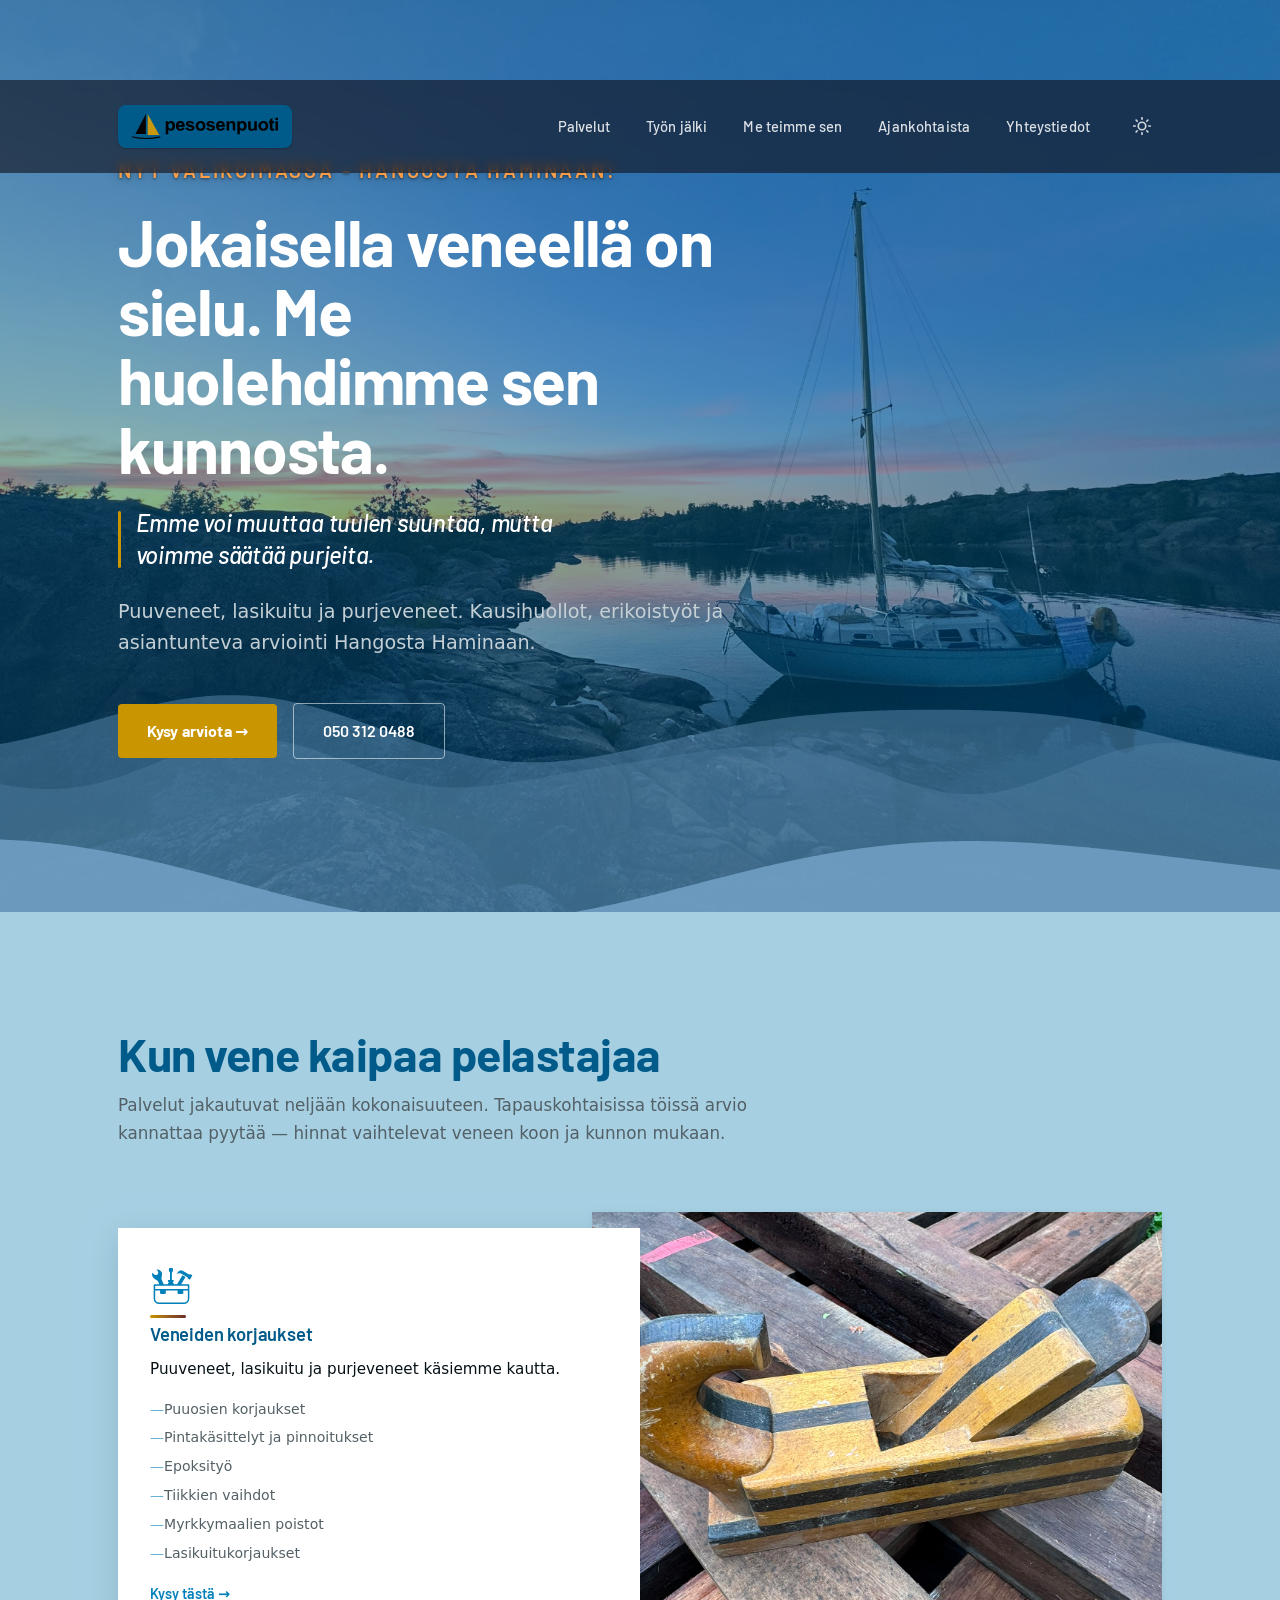
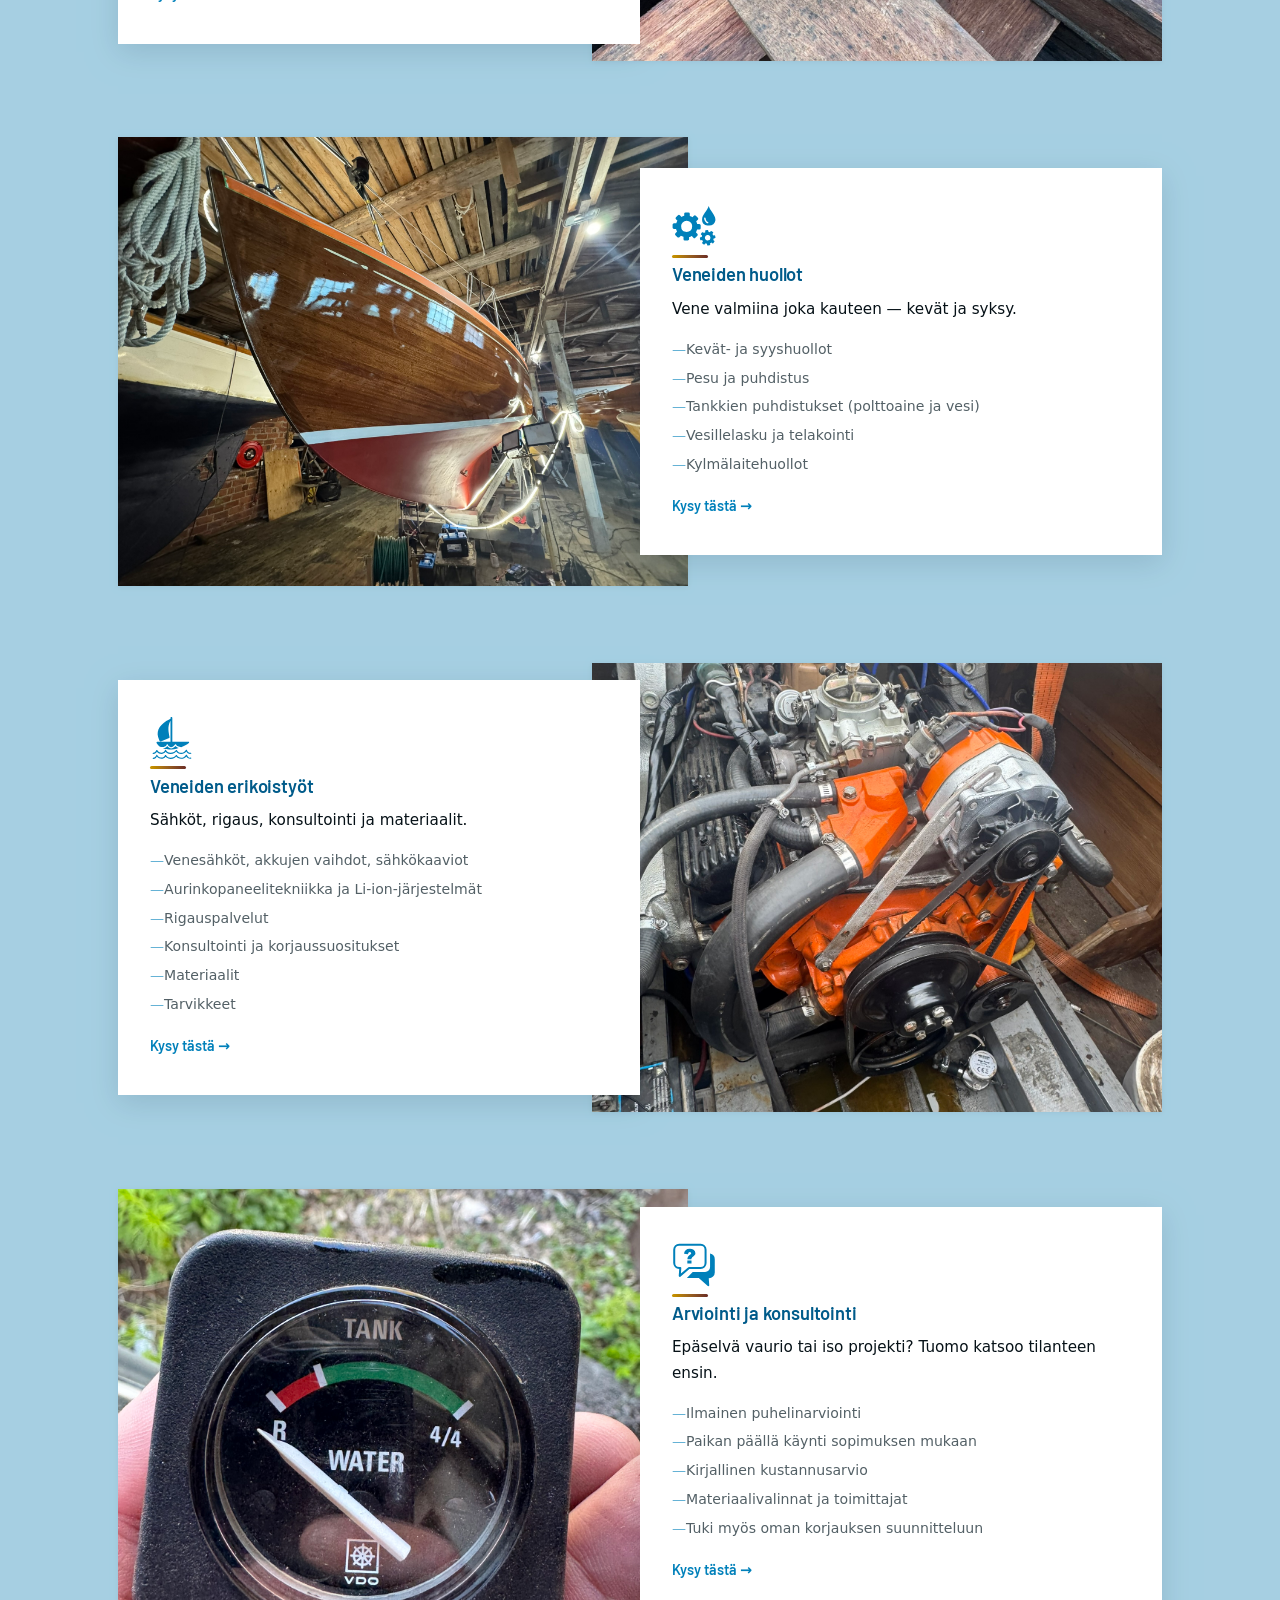
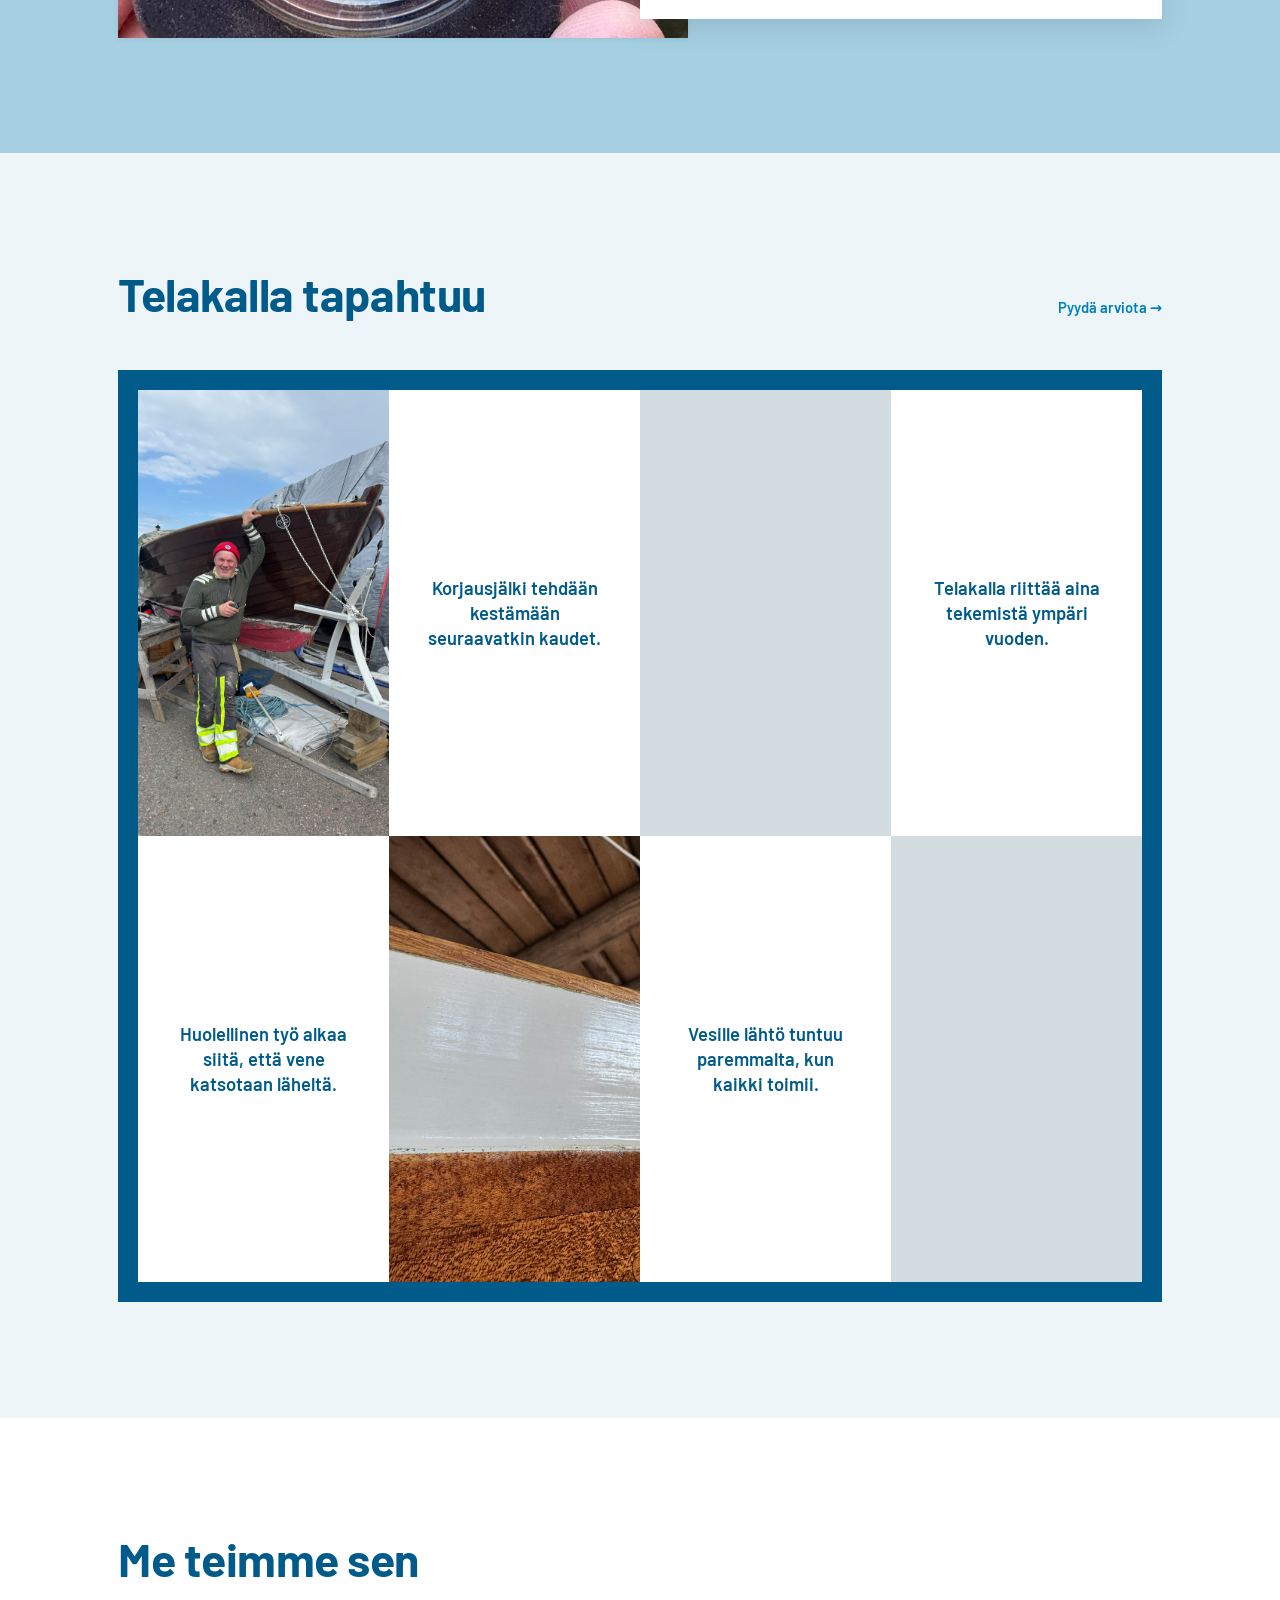
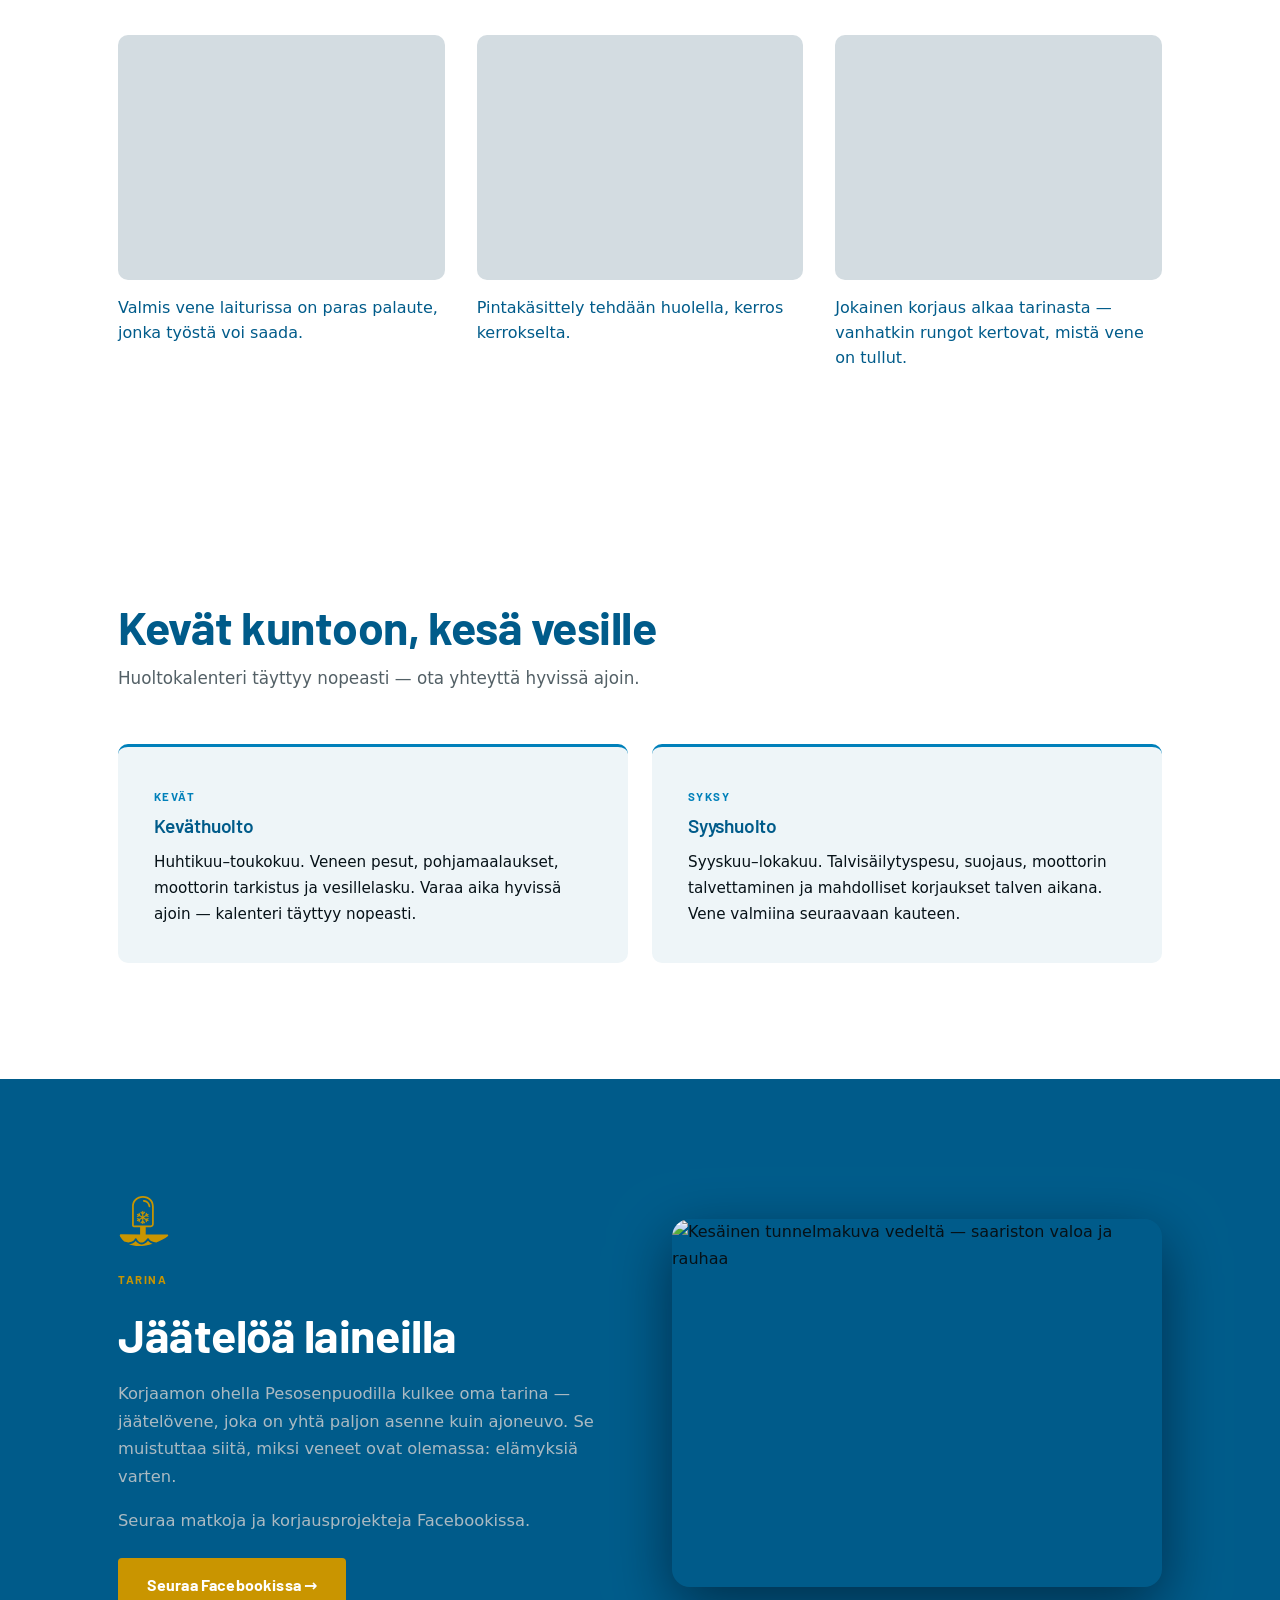
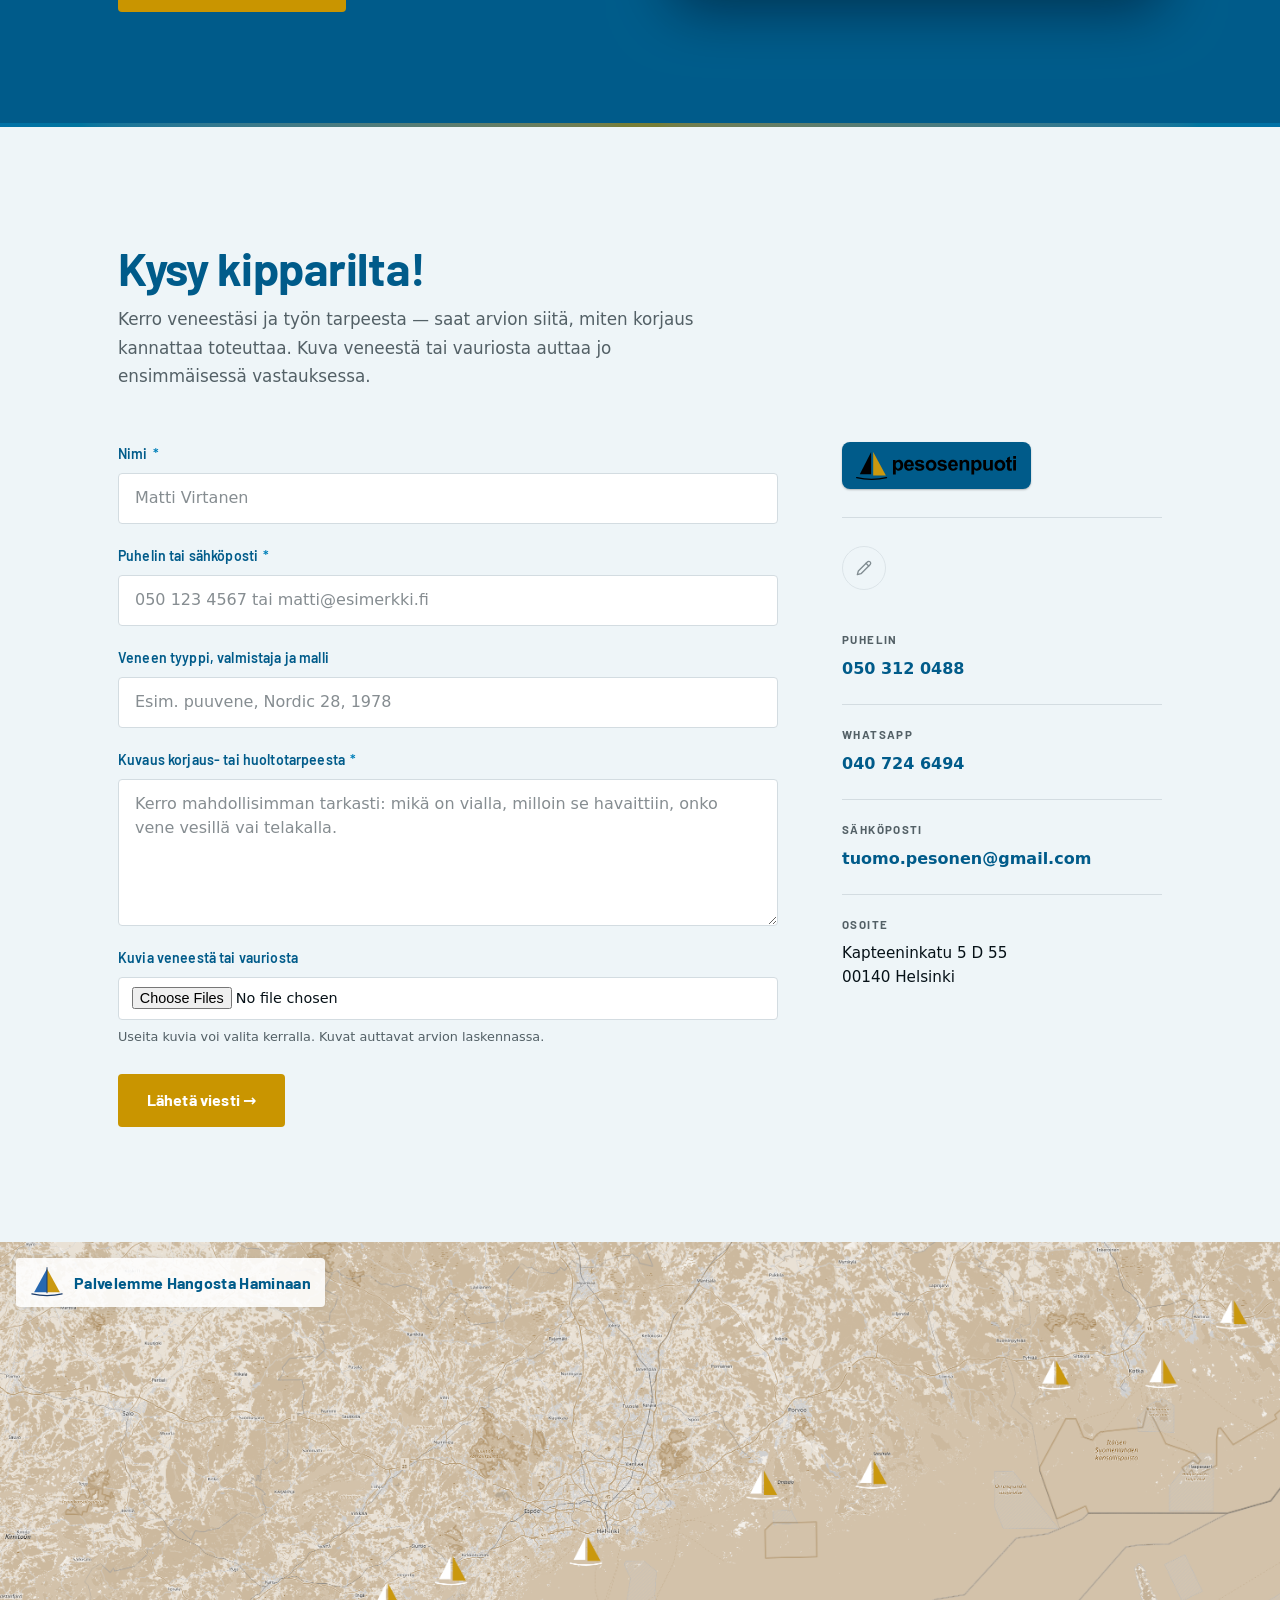
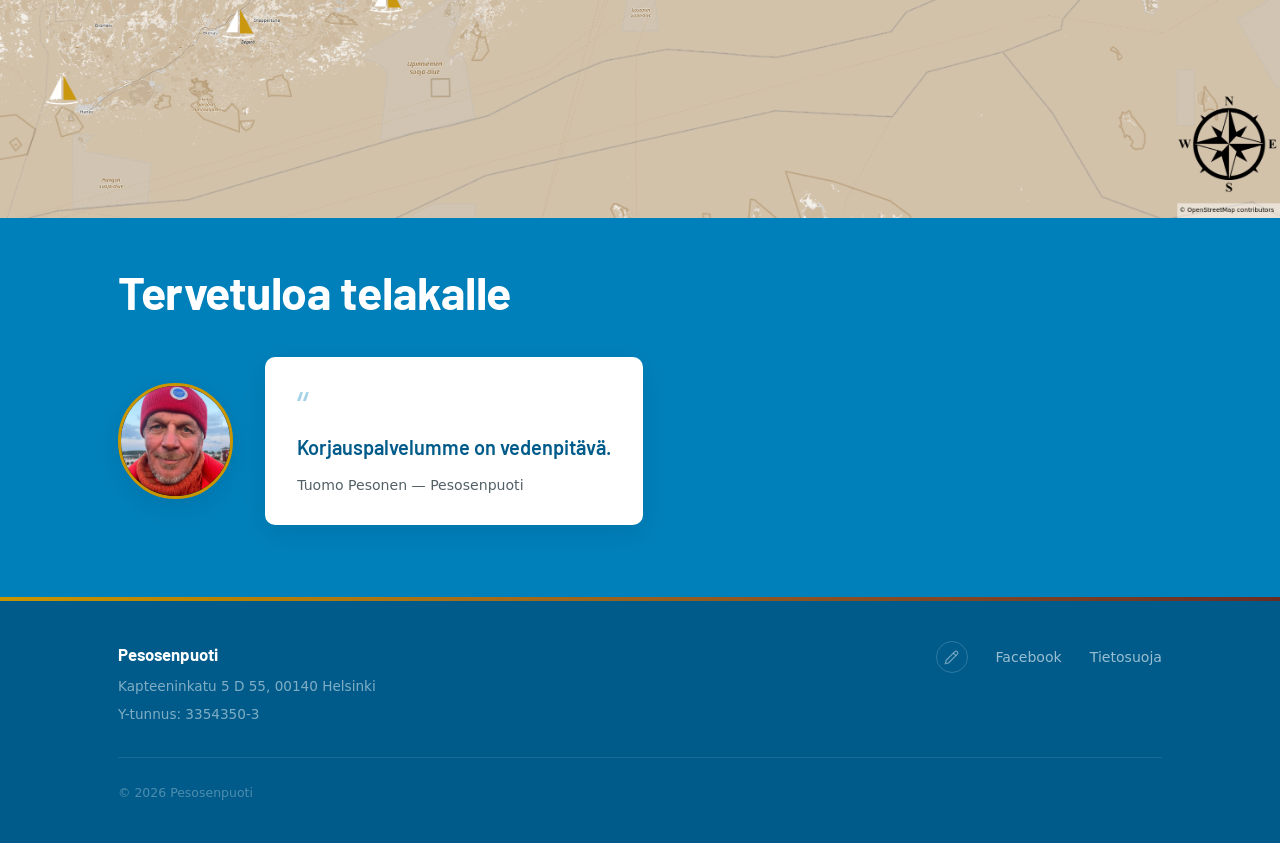
==== commit 599a5ecd: "Logo Design change" ====
--- a/index.html
+++ b/index.html
@@ -72,8 +72,7 @@
     <div class="navbar__inner">
       <a href="#" class="navbar__logo" aria-label="Pesosenpuoti — etusivulle">
         <span class="navbar__logo-badge">
-          <img class="navbar__logo-mark navbar__logo-mark--light" src="web-elements/logos/logo-light.svg" alt="Pesosenpuoti" width="150" height="26">
-          <img class="navbar__logo-mark navbar__logo-mark--dark" src="web-elements/logos/logo.svg" alt="" width="150" height="26" aria-hidden="true">
+          <img class="navbar__logo-mark" src="web-elements/logos/logo.svg" alt="Pesosenpuoti" width="180" height="auto">
         </span>
       </a>
 
@@ -365,7 +364,7 @@
         <article class="referenssit__item fade-in" style="--i:2">
           <figure class="referenssit__window" data-content="reference.items.2.mediaAlt" data-content-attr="alt">
             <video
-              src="assets/uploads/videos/puutavaran-purku.mp4" data-content="reference.items.2.media" data-content-attr="src" data-image-settings="reference.items.2.imageSettings"
+              src="assets/uploads/videos/venesatama.mp4" data-content="reference.items.2.media" data-content-attr="src" data-image-settings="reference.items.2.imageSettings"
               aria-label="Tuomo Pesonen tarkastaa vanhaa venehylkyä saaristossa"
               muted loop playsinline autoplay preload="metadata"
             ></video>
@@ -431,7 +430,7 @@
 
         <div class="jaatelö__image fade-in">
           <img
-            src="assets/uploads/images/Purjehduskuva.JPEG" data-content="iceCreamBoat.image" data-content-attr="src" data-image-settings="iceCreamBoat.imageSettings"
+            src="assets/uploads/images/Soutuvene_picnic.png" data-content="iceCreamBoat.image" data-content-attr="src" data-image-settings="iceCreamBoat.imageSettings"
             alt="Kesäinen tunnelmakuva vedeltä — saariston valoa ja rauhaa" data-content="iceCreamBoat.imageAlt" data-content-attr="alt"
             loading="lazy"
             decoding="async"
@@ -566,11 +565,11 @@
               <img src="web-elements/logos/logo.svg" alt="Pesosenpuoti" width="180" height="31">
             </span>
           </div>
-          <a class="back-to-top" href="#" aria-label="Takaisin sivun alkuun">
-            <svg width="14" height="14" viewBox="0 0 24 24" fill="none" stroke="currentColor" stroke-width="2.4" stroke-linecap="round" stroke-linejoin="round" aria-hidden="true" focusable="false">
-              <path d="M12 19V5"/><path d="m5 12 7-7 7 7"/>
+          <a class="editor-link" href="admin/" aria-label="Muokkaa sivustoa — kirjautuminen vaaditaan" title="Muokkaa sivustoa">
+            <svg width="16" height="16" viewBox="0 0 24 24" fill="none" stroke="currentColor" stroke-width="2" stroke-linecap="round" stroke-linejoin="round" aria-hidden="true" focusable="false">
+              <path d="M17 3a2.85 2.83 0 1 1 4 4L7.5 20.5 2 22l1.5-5.5Z"/>
+              <path d="m15 5 4 4"/>
             </svg>
-            Takaisin alkuun
           </a>
           <div class="info-block">
             <p class="info-block__label">Puhelin</p>
@@ -655,6 +654,12 @@
           <span class="footer__ytunnus">Y-tunnus: 3354350-3</span>
         </div>
           <div class="footer__links">
+            <a href="admin/" class="editor-link editor-link--footer" aria-label="Muokkaa sivustoa — kirjautuminen vaaditaan" title="Muokkaa sivustoa">
+              <svg width="15" height="15" viewBox="0 0 24 24" fill="none" stroke="currentColor" stroke-width="2" stroke-linecap="round" stroke-linejoin="round" aria-hidden="true" focusable="false">
+                <path d="M17 3a2.85 2.83 0 1 1 4 4L7.5 20.5 2 22l1.5-5.5Z"/>
+                <path d="m15 5 4 4"/>
+              </svg>
+            </a>
             <a
             href="https://www.facebook.com/p/Pesosenpuoti-61576941811671/"
             target="_blank"
@@ -666,15 +671,7 @@
           <a href="#" aria-label="Tietosuojaseloste">Tietosuoja</a>
         </div>
       </div>
-      <p class="footer__copy">
-        © 2026 Pesosenpuoti
-        <a href="admin/" class="editor-link editor-link--copy" aria-label="Muokkaa sivustoa — kirjautuminen vaaditaan" title="Muokkaa sivustoa">
-          <svg width="12" height="12" viewBox="0 0 24 24" fill="none" stroke="currentColor" stroke-width="2" stroke-linecap="round" stroke-linejoin="round" aria-hidden="true" focusable="false">
-            <path d="M17 3a2.85 2.83 0 1 1 4 4L7.5 20.5 2 22l1.5-5.5Z"/>
-            <path d="m15 5 4 4"/>
-          </svg>
-        </a>
-      </p>
+      <p class="footer__copy">© 2026 Pesosenpuoti</p>
     </div>
   </footer>
 
--- a/style.css
+++ b/style.css
@@ -12,7 +12,7 @@
   --color-navy:    oklch(44.5% 0.115 236);                    /* light scandinavian navy — headings, dark fills */
   --color-brand:   oklch(0.560 0.145 232);                    /* committed Baltic blue — links, borders, accents */
   --color-warm-tree:   oklch(0.70 0.15 85);                   /* warm tree
-  --color-oak:      oklch(72% 0.09 75);                         /* oak-tan wood accent */
+  --color-warm-tree:      oklch(72% 0.09 75);                         /* oak-tan wood accent */
   --color-mahogany: oklch(38% 0.09 30);                       /* mahogany wood accent */
   --color-ink:     oklch(0.170 0.020 232);                    /* near-black with blue cast — body copy */
   --color-muted:   oklch(0.480 0.018 228);                    /* secondary text — ≥3.5:1 vs bg */
@@ -288,25 +288,21 @@
   min-width: 7.2rem;
 }
 
+/* Fixed navy pill behind the (white-on-transparent) wordmark, matching the
+   agency's print/social artwork — the badge itself never swaps with the
+   page theme, so the logo reads the same against any background. */
 .navbar__logo-badge {
   display: inline-flex;
   align-items: center;
+  background: oklch(44.5% 0.115 236);
+  border-radius: 0.5rem;
   padding: 0.55rem 0.85rem;
-  border-radius: 0.5rem;
-  transition: padding var(--dur-mid) var(--ease-in-out), background var(--dur-fast);
+  box-shadow: 0 1px 2px rgba(0, 0, 0, 0.25);
+  transition: padding var(--dur-mid) var(--ease-in-out);
 }
 
 .navbar.scrolled .navbar__logo-badge {
   padding: 0.4rem 0.65rem;
-}
-
-/* Recognizable click target: a soft highlight fills in behind the wordmark on hover. */
-.navbar__logo:hover .navbar__logo-badge {
-  background: oklch(1.000 0.000 0 / 0.12);
-}
-
-.navbar.scrolled .navbar__logo:hover .navbar__logo-badge {
-  background: oklch(0.220 0.060 235 / 0.07);
 }
 
 .navbar__logo-mark {
@@ -321,12 +317,6 @@
   height: 1.3rem;
 }
 
-/* Light wordmark reads against the dark hero overlay at the top of the page;
-   the dark wordmark takes over once the navbar itself turns light on scroll. */
-.navbar__logo-mark--dark { display: none; }
-.navbar.scrolled .navbar__logo-mark--light { display: none; }
-.navbar.scrolled .navbar__logo-mark--dark { display: block; }
-
 .navbar__logo-badge--footer {
   padding: 0.6rem 0.9rem;
 }
@@ -349,28 +339,21 @@
   font-weight: 500;
   font-size: 0.92rem;
   letter-spacing: 0.01em;
-  transition: color var(--dur-fast), opacity var(--dur-fast), transform var(--dur-fast);
+  transition: color var(--dur-fast), opacity var(--dur-fast);
   position: relative;
-  display: inline-block;
 }
 
 .navbar__links a::after {
   content: '';
   position: absolute;
-  bottom: -4px;
+  bottom: -3px;
   left: 0;
   right: 100%;
-  height: 2px;
-  border-radius: 1px;
+  height: 1px;
   background: var(--color-warm-tree);
   transition: right var(--dur-mid) var(--ease-out-quart);
 }
 
-.navbar__links a:hover {
-  color: var(--color-warm-tree);
-  transform: translateY(-1px);
-}
-
 .navbar__links a:hover::after { right: 0; }
 
 .navbar.scrolled .navbar__links a {
@@ -379,10 +362,6 @@
 
 .navbar.scrolled .navbar__links a:hover {
   color: var(--color-brand);
-}
-
-.navbar.scrolled .navbar__links a::after {
-  background: var(--color-brand);
 }
 
 /* Hamburger — 44x44 touch target */
@@ -1303,7 +1282,7 @@
   content: '';
   display: block;
   height: 4px;
-  background: linear-gradient(90deg, var(--color-oak), var(--color-mahogany));
+  background: linear-gradient(90deg, var(--color-warm-tree), var(--color-mahogany));
 }
 
 .footer .container {
@@ -1358,9 +1337,6 @@
 }
 
 .footer__copy {
-  display: flex;
-  align-items: center;
-  gap: 0.6rem;
   font-size: 0.78rem;
   color: oklch(1.000 0.000 0 / 0.30);
 }
@@ -1417,7 +1393,7 @@
   width: 2.25rem;
   height: 3px;
   border-radius: 2px;
-  background: linear-gradient(90deg, var(--color-oak), var(--color-mahogany));
+  background: linear-gradient(90deg, var(--color-warm-tree), var(--color-mahogany));
 }
 
 .palvelu-card__icon svg {
@@ -1488,40 +1464,17 @@
   border-color: var(--color-brand);
 }
 
-/* Discreet — sits next to the copyright line, not meant to invite visitor clicks. */
-.editor-link--copy {
-  width: 20px;
-  height: 20px;
+.editor-link--footer {
+  width: 32px;
+  height: 32px;
   margin-bottom: 0;
-  border-color: transparent;
-  opacity: 0.4;
-}
-
-.editor-link--copy:hover {
-  opacity: 1;
+  color: oklch(1.000 0.000 0 / 0.55);
+  border-color: oklch(1.000 0.000 0 / 0.25);
+}
+
+.editor-link--footer:hover {
   color: var(--color-white);
-  border-color: oklch(1.000 0.000 0 / 0.4);
-}
-
-.editor-link--copy svg {
-  width: 12px;
-  height: 12px;
-}
-
-.back-to-top {
-  display: inline-flex;
-  align-items: center;
-  gap: 0.4rem;
-  margin-bottom: 1.25rem;
-  color: var(--color-muted);
-  font-size: 0.85rem;
-  font-weight: 500;
-  transition: color var(--dur-fast), transform var(--dur-fast);
-}
-
-.back-to-top:hover {
-  color: var(--color-brand);
-  transform: translateY(-2px);
+  border-color: oklch(1.000 0.000 0 / 0.55);
 }
 
 /* --- Tervetuloa telakalle — map + quote ------------------------------ */
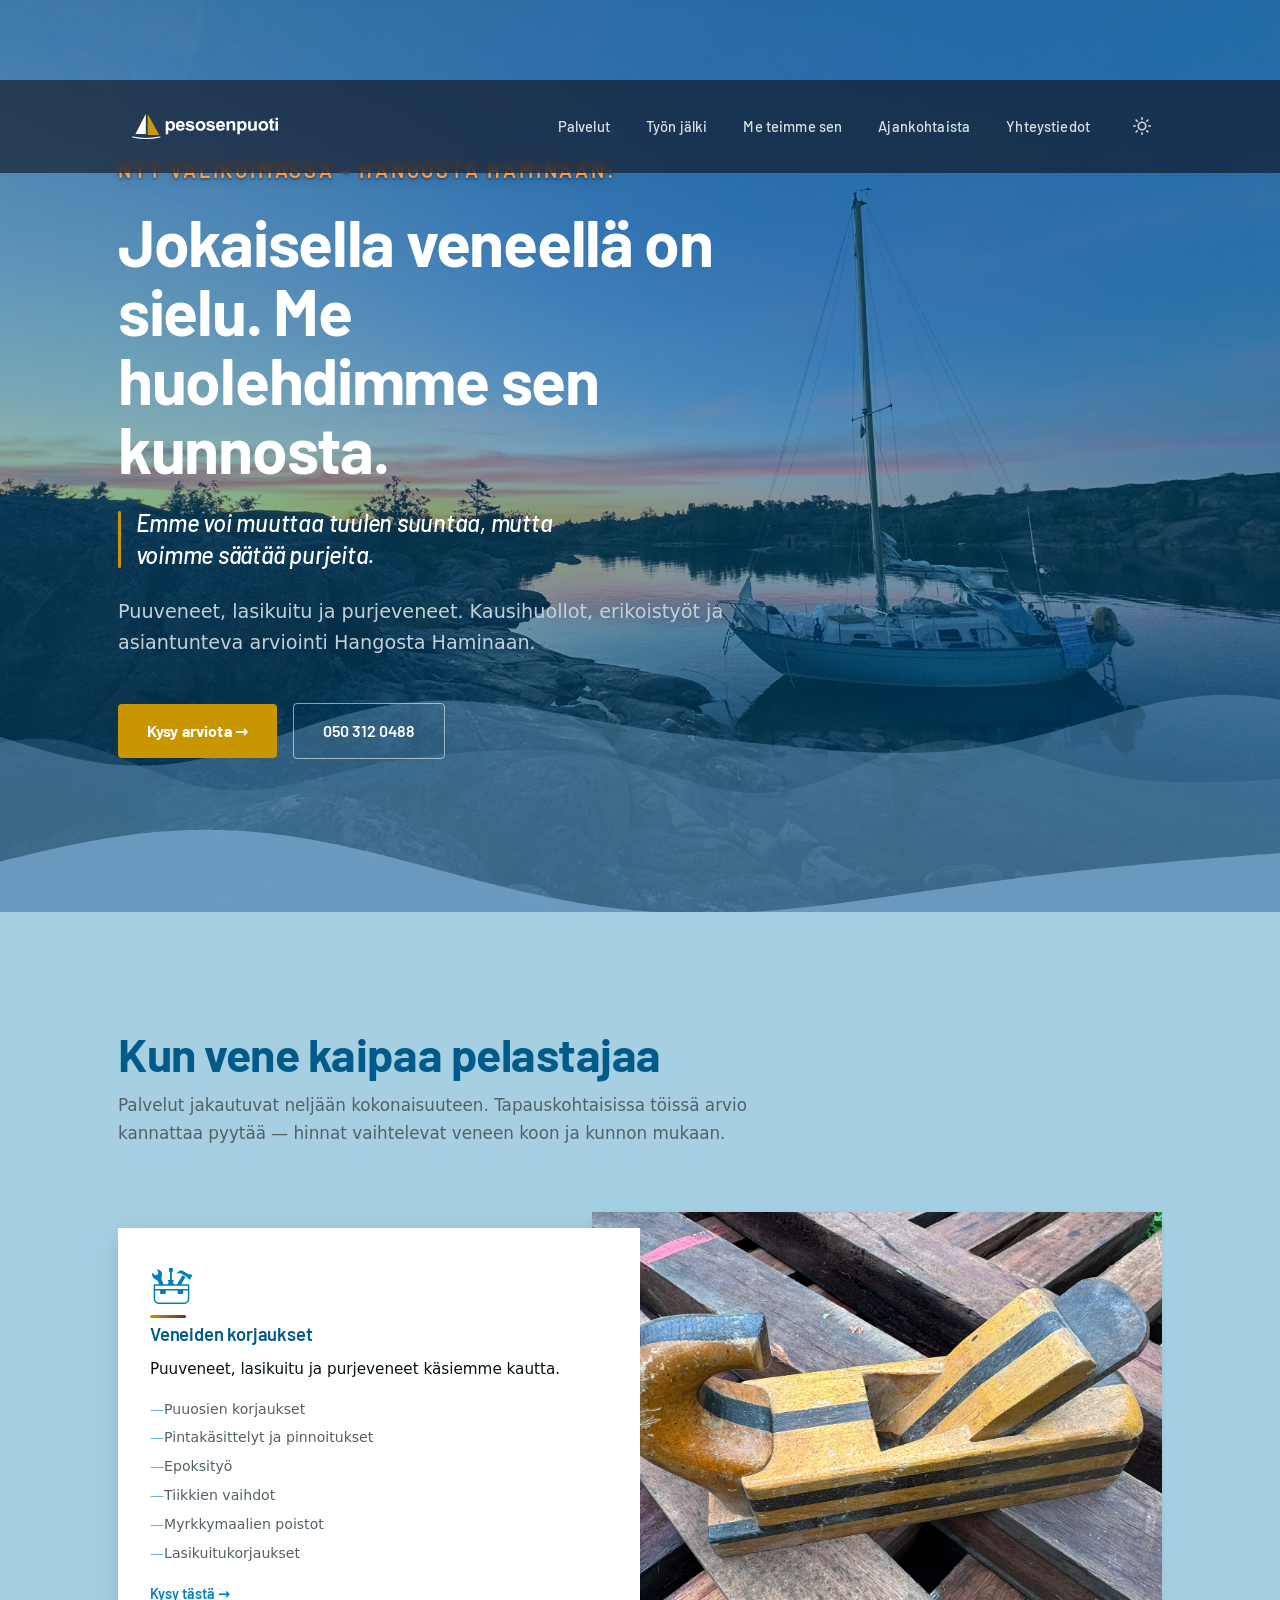
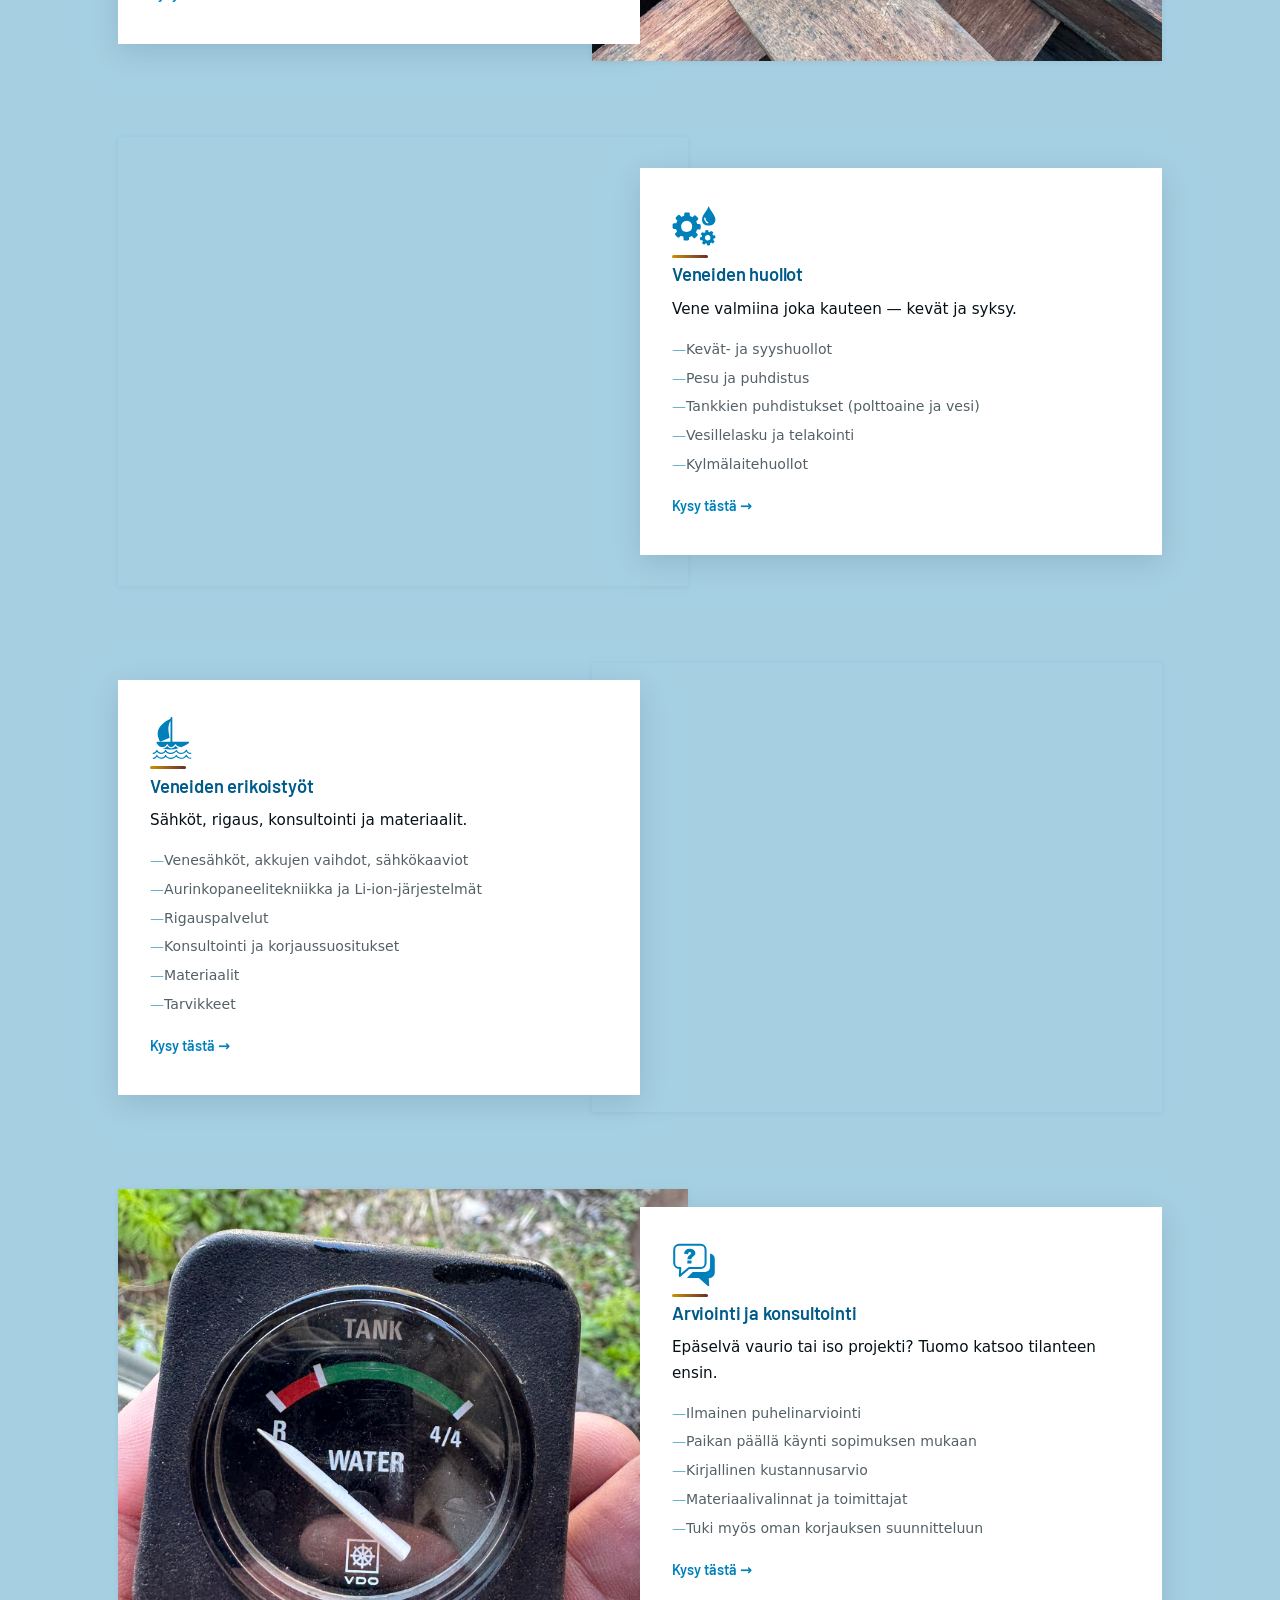
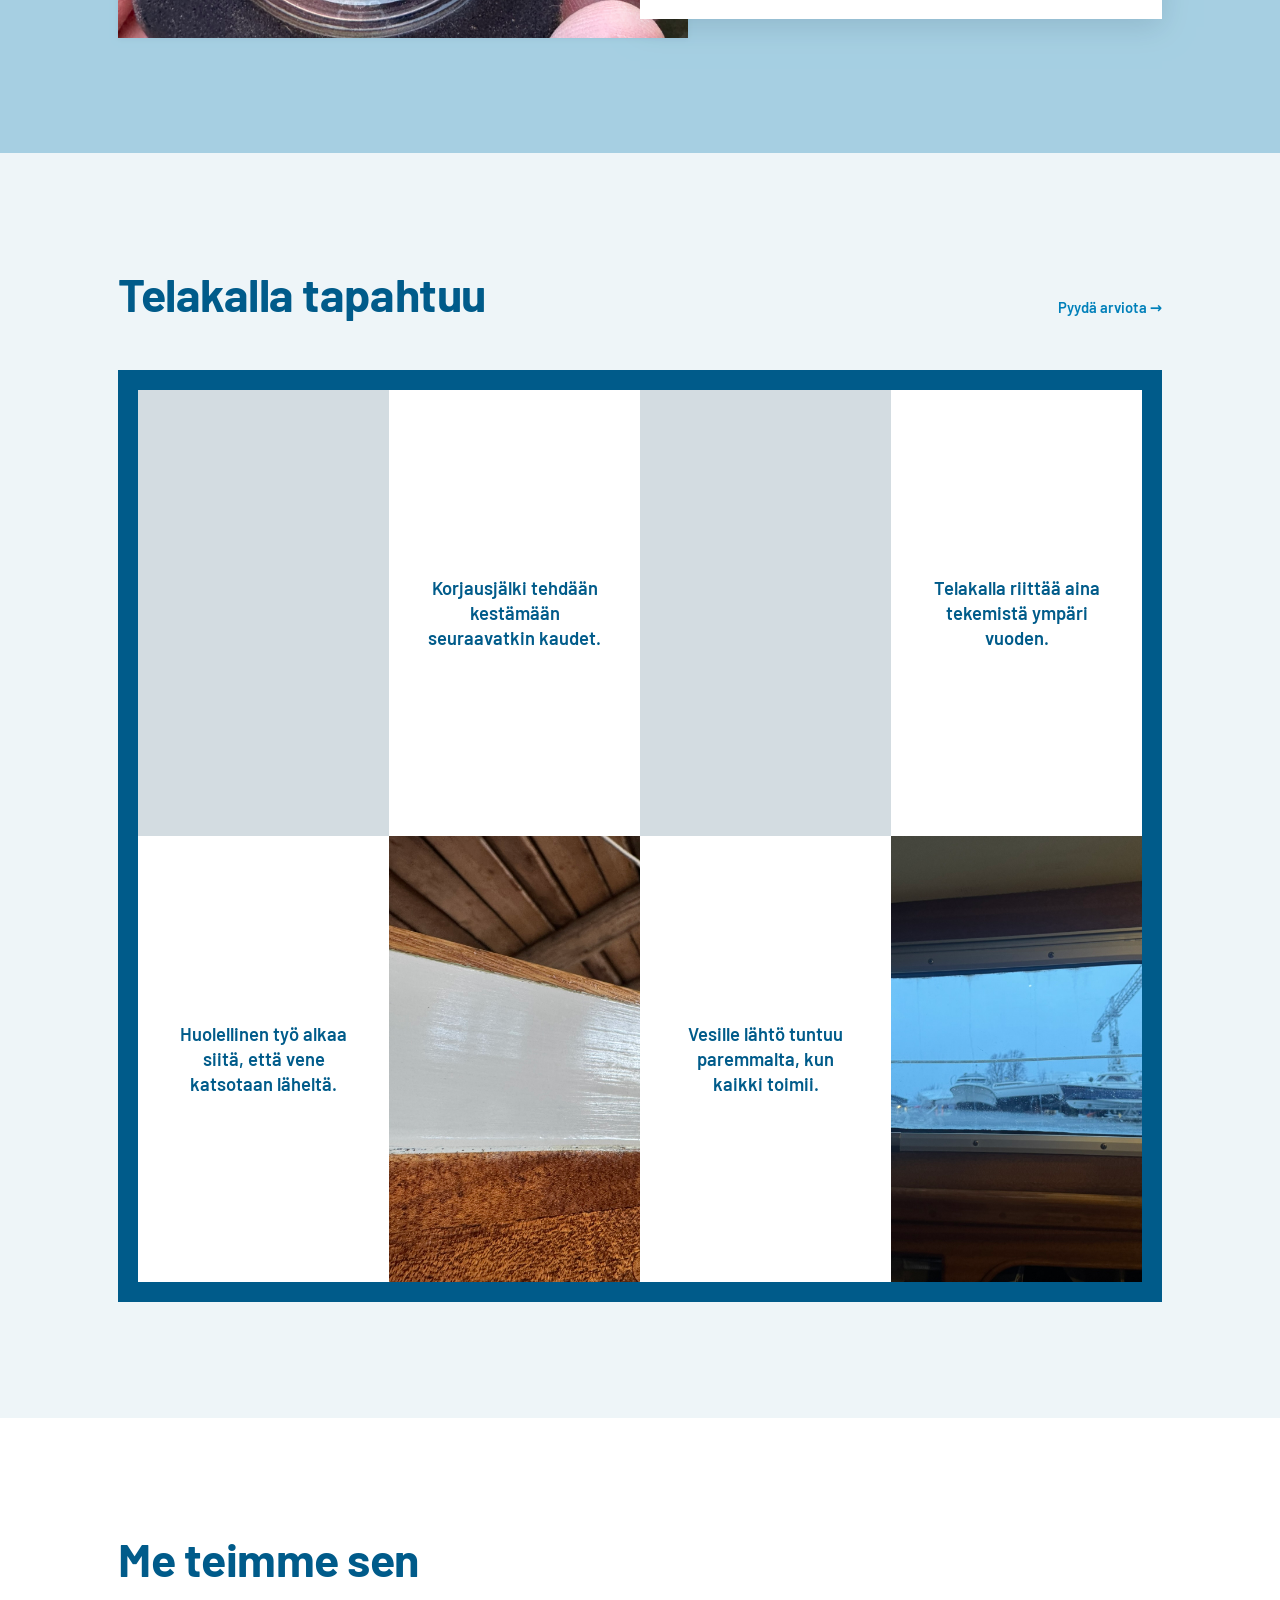
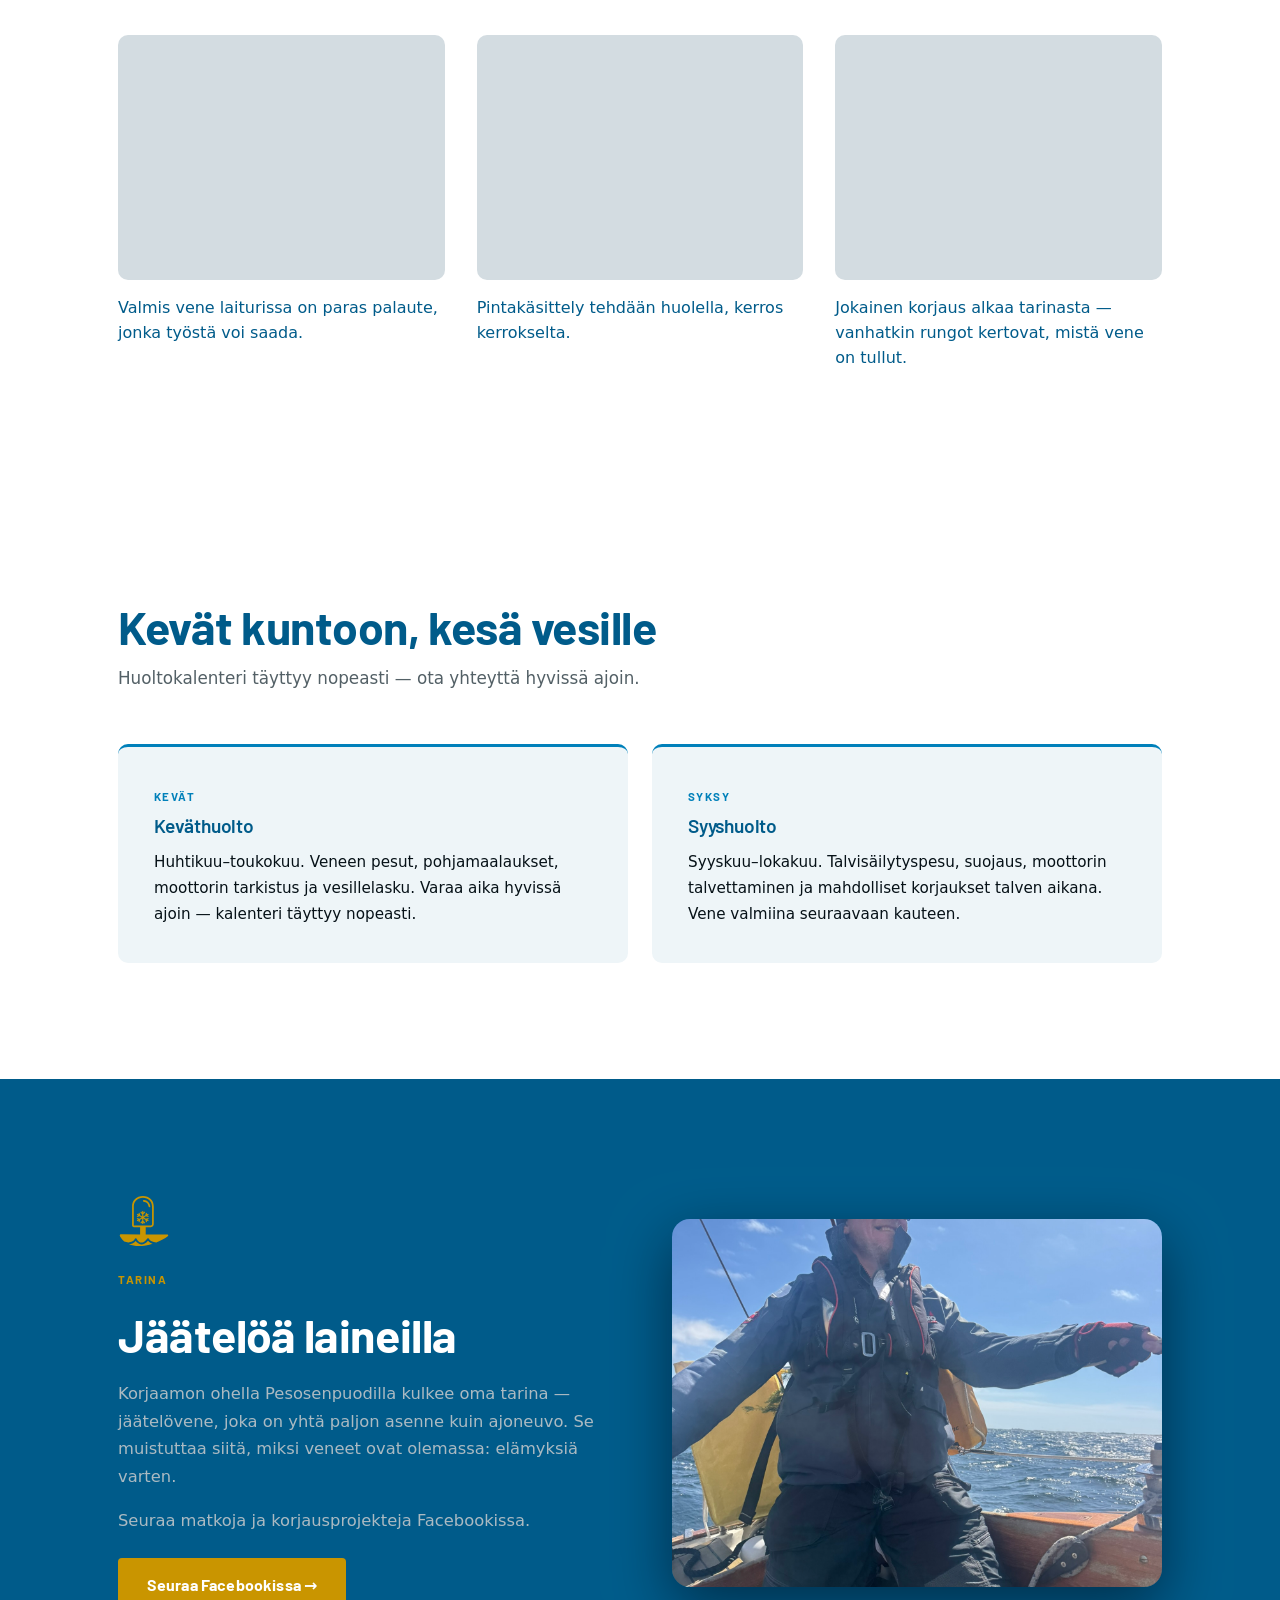
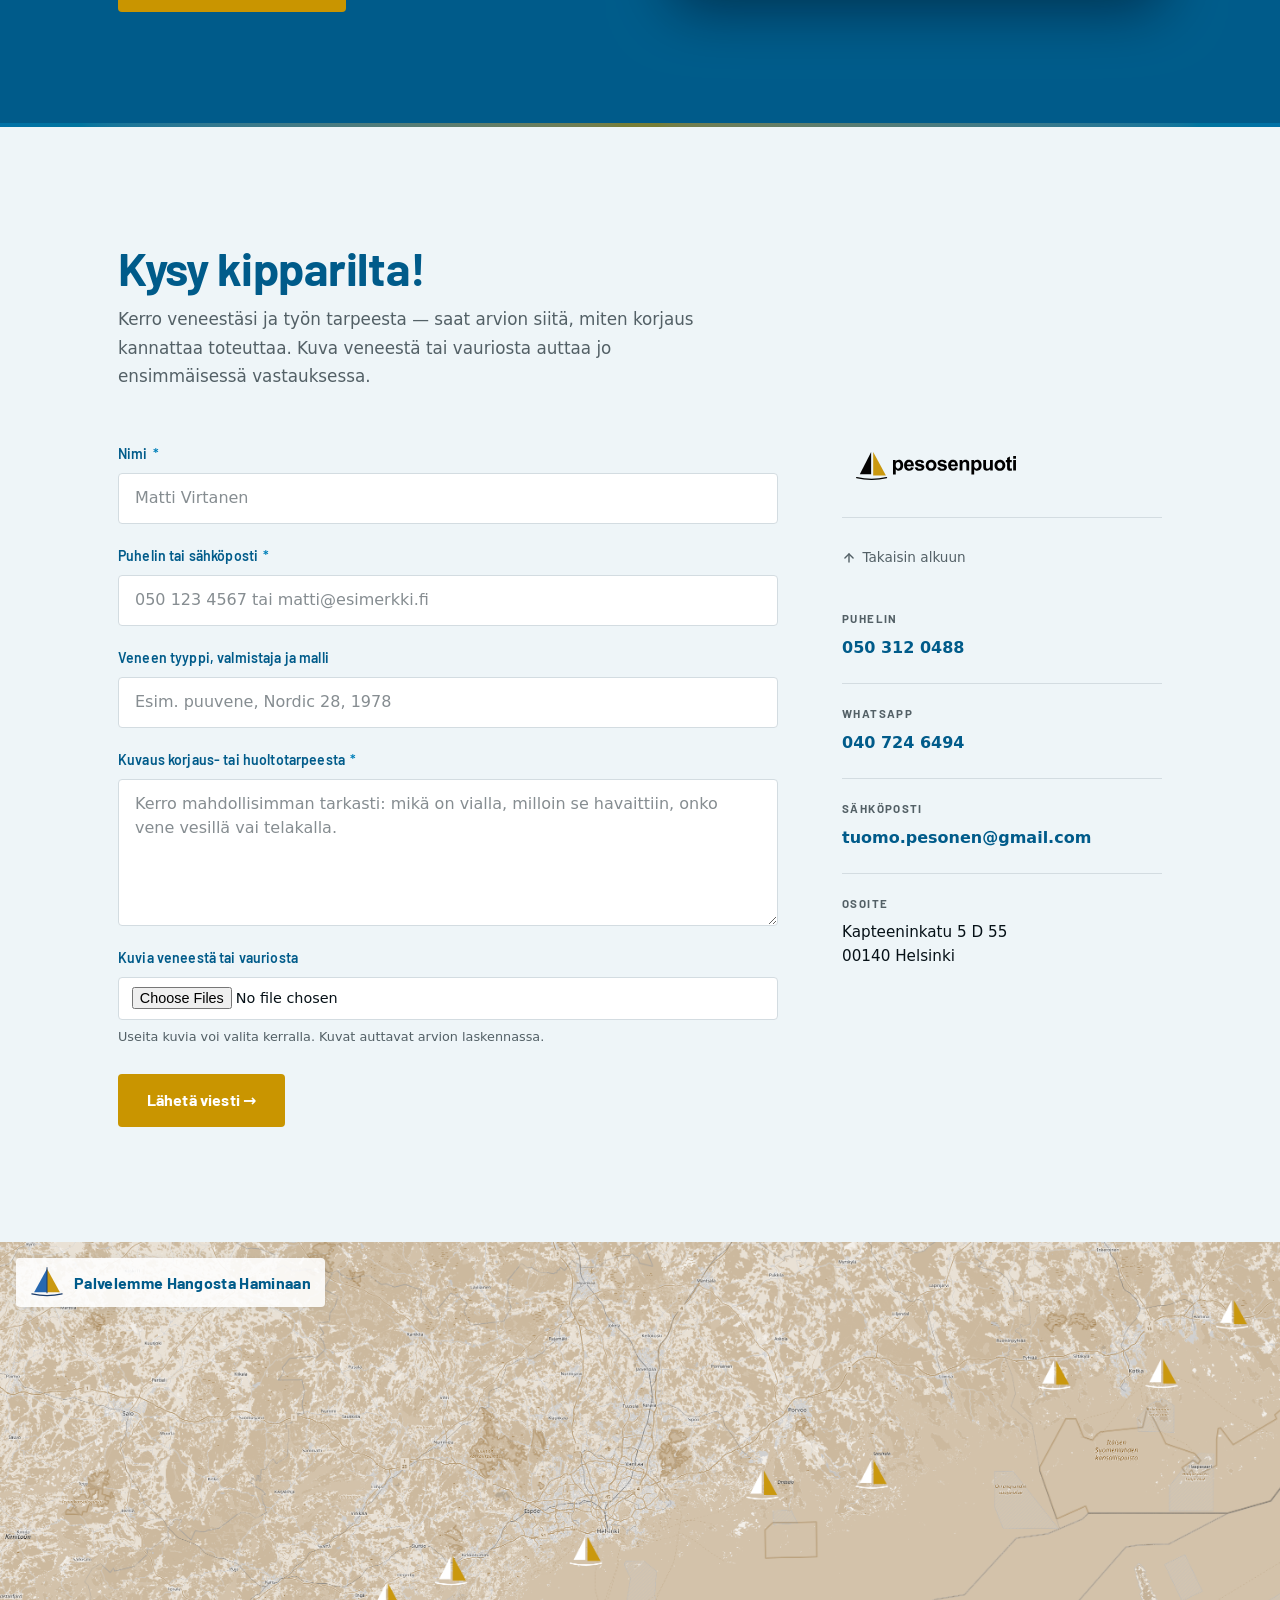
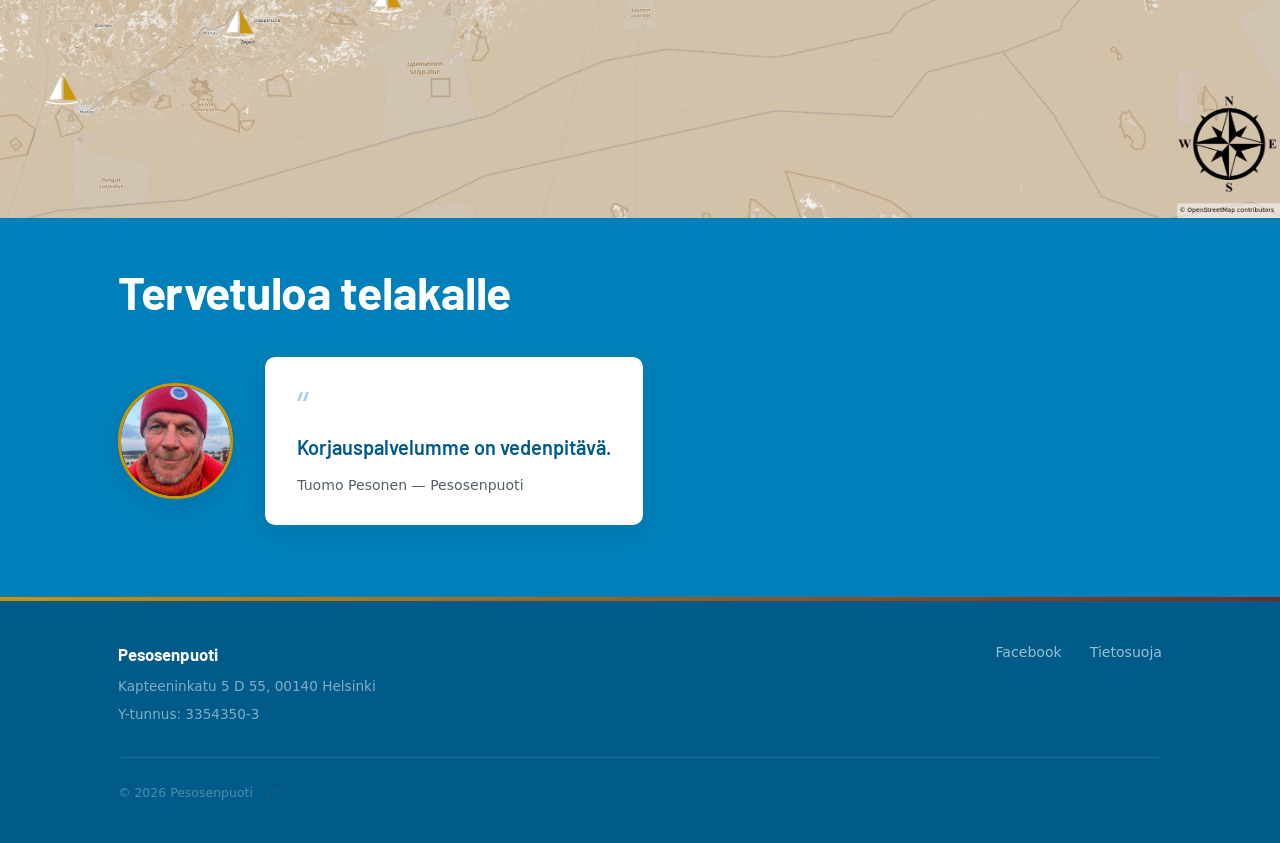
==== commit 78ecef00: "Merge remote-tracking branch 'origin/main' # Conflicts: #	index.html" ====
--- a/index.html
+++ b/index.html
@@ -72,7 +72,8 @@
     <div class="navbar__inner">
       <a href="#" class="navbar__logo" aria-label="Pesosenpuoti — etusivulle">
         <span class="navbar__logo-badge">
-          <img class="navbar__logo-mark" src="web-elements/logos/logo.svg" alt="Pesosenpuoti" width="180" height="auto">
+          <img class="navbar__logo-mark navbar__logo-mark--light" src="web-elements/logos/logo-light.svg" alt="Pesosenpuoti" width="150" height="26">
+          <img class="navbar__logo-mark navbar__logo-mark--dark" src="web-elements/logos/logo.svg" alt="" width="150" height="26" aria-hidden="true">
         </span>
       </a>
 
@@ -364,7 +365,7 @@
         <article class="referenssit__item fade-in" style="--i:2">
           <figure class="referenssit__window" data-content="reference.items.2.mediaAlt" data-content-attr="alt">
             <video
-              src="assets/uploads/videos/venesatama.mp4" data-content="reference.items.2.media" data-content-attr="src" data-image-settings="reference.items.2.imageSettings"
+              src="assets/uploads/videos/puutavaran-purku.mp4" data-content="reference.items.2.media" data-content-attr="src" data-image-settings="reference.items.2.imageSettings"
               aria-label="Tuomo Pesonen tarkastaa vanhaa venehylkyä saaristossa"
               muted loop playsinline autoplay preload="metadata"
             ></video>
@@ -430,7 +431,7 @@
 
         <div class="jaatelö__image fade-in">
           <img
-            src="assets/uploads/images/Soutuvene_picnic.png" data-content="iceCreamBoat.image" data-content-attr="src" data-image-settings="iceCreamBoat.imageSettings"
+            src="assets/uploads/images/Purjehduskuva.JPEG" data-content="iceCreamBoat.image" data-content-attr="src" data-image-settings="iceCreamBoat.imageSettings"
             alt="Kesäinen tunnelmakuva vedeltä — saariston valoa ja rauhaa" data-content="iceCreamBoat.imageAlt" data-content-attr="alt"
             loading="lazy"
             decoding="async"
@@ -565,11 +566,11 @@
               <img src="web-elements/logos/logo.svg" alt="Pesosenpuoti" width="180" height="31">
             </span>
           </div>
-          <a class="editor-link" href="admin/" aria-label="Muokkaa sivustoa — kirjautuminen vaaditaan" title="Muokkaa sivustoa">
-            <svg width="16" height="16" viewBox="0 0 24 24" fill="none" stroke="currentColor" stroke-width="2" stroke-linecap="round" stroke-linejoin="round" aria-hidden="true" focusable="false">
-              <path d="M17 3a2.85 2.83 0 1 1 4 4L7.5 20.5 2 22l1.5-5.5Z"/>
-              <path d="m15 5 4 4"/>
+          <a class="back-to-top" href="#" aria-label="Takaisin sivun alkuun">
+            <svg width="14" height="14" viewBox="0 0 24 24" fill="none" stroke="currentColor" stroke-width="2.4" stroke-linecap="round" stroke-linejoin="round" aria-hidden="true" focusable="false">
+              <path d="M12 19V5"/><path d="m5 12 7-7 7 7"/>
             </svg>
+            Takaisin alkuun
           </a>
           <div class="info-block">
             <p class="info-block__label">Puhelin</p>
@@ -654,12 +655,6 @@
           <span class="footer__ytunnus">Y-tunnus: 3354350-3</span>
         </div>
           <div class="footer__links">
-            <a href="admin/" class="editor-link editor-link--footer" aria-label="Muokkaa sivustoa — kirjautuminen vaaditaan" title="Muokkaa sivustoa">
-              <svg width="15" height="15" viewBox="0 0 24 24" fill="none" stroke="currentColor" stroke-width="2" stroke-linecap="round" stroke-linejoin="round" aria-hidden="true" focusable="false">
-                <path d="M17 3a2.85 2.83 0 1 1 4 4L7.5 20.5 2 22l1.5-5.5Z"/>
-                <path d="m15 5 4 4"/>
-              </svg>
-            </a>
             <a
             href="https://www.facebook.com/p/Pesosenpuoti-61576941811671/"
             target="_blank"
@@ -671,7 +666,15 @@
           <a href="#" aria-label="Tietosuojaseloste">Tietosuoja</a>
         </div>
       </div>
-      <p class="footer__copy">© 2026 Pesosenpuoti</p>
+      <p class="footer__copy">
+        © 2026 Pesosenpuoti
+        <a href="admin/" class="editor-link editor-link--copy" aria-label="Muokkaa sivustoa — kirjautuminen vaaditaan" title="Muokkaa sivustoa">
+          <svg width="12" height="12" viewBox="0 0 24 24" fill="none" stroke="currentColor" stroke-width="2" stroke-linecap="round" stroke-linejoin="round" aria-hidden="true" focusable="false">
+            <path d="M17 3a2.85 2.83 0 1 1 4 4L7.5 20.5 2 22l1.5-5.5Z"/>
+            <path d="m15 5 4 4"/>
+          </svg>
+        </a>
+      </p>
     </div>
   </footer>
 
--- a/style.css
+++ b/style.css
@@ -288,21 +288,25 @@
   min-width: 7.2rem;
 }
 
-/* Fixed navy pill behind the (white-on-transparent) wordmark, matching the
-   agency's print/social artwork — the badge itself never swaps with the
-   page theme, so the logo reads the same against any background. */
 .navbar__logo-badge {
   display: inline-flex;
   align-items: center;
-  background: oklch(44.5% 0.115 236);
+  padding: 0.55rem 0.85rem;
   border-radius: 0.5rem;
-  padding: 0.55rem 0.85rem;
-  box-shadow: 0 1px 2px rgba(0, 0, 0, 0.25);
-  transition: padding var(--dur-mid) var(--ease-in-out);
+  transition: padding var(--dur-mid) var(--ease-in-out), background var(--dur-fast);
 }
 
 .navbar.scrolled .navbar__logo-badge {
   padding: 0.4rem 0.65rem;
+}
+
+/* Recognizable click target: a soft highlight fills in behind the wordmark on hover. */
+.navbar__logo:hover .navbar__logo-badge {
+  background: oklch(1.000 0.000 0 / 0.12);
+}
+
+.navbar.scrolled .navbar__logo:hover .navbar__logo-badge {
+  background: oklch(0.220 0.060 235 / 0.07);
 }
 
 .navbar__logo-mark {
@@ -317,6 +321,12 @@
   height: 1.3rem;
 }
 
+/* Light wordmark reads against the dark hero overlay at the top of the page;
+   the dark wordmark takes over once the navbar itself turns light on scroll. */
+.navbar__logo-mark--dark { display: none; }
+.navbar.scrolled .navbar__logo-mark--light { display: none; }
+.navbar.scrolled .navbar__logo-mark--dark { display: block; }
+
 .navbar__logo-badge--footer {
   padding: 0.6rem 0.9rem;
 }
@@ -339,21 +349,28 @@
   font-weight: 500;
   font-size: 0.92rem;
   letter-spacing: 0.01em;
-  transition: color var(--dur-fast), opacity var(--dur-fast);
+  transition: color var(--dur-fast), opacity var(--dur-fast), transform var(--dur-fast);
   position: relative;
+  display: inline-block;
 }
 
 .navbar__links a::after {
   content: '';
   position: absolute;
-  bottom: -3px;
+  bottom: -4px;
   left: 0;
   right: 100%;
-  height: 1px;
+  height: 2px;
+  border-radius: 1px;
   background: var(--color-warm-tree);
   transition: right var(--dur-mid) var(--ease-out-quart);
 }
 
+.navbar__links a:hover {
+  color: var(--color-warm-tree);
+  transform: translateY(-1px);
+}
+
 .navbar__links a:hover::after { right: 0; }
 
 .navbar.scrolled .navbar__links a {
@@ -362,6 +379,10 @@
 
 .navbar.scrolled .navbar__links a:hover {
   color: var(--color-brand);
+}
+
+.navbar.scrolled .navbar__links a::after {
+  background: var(--color-brand);
 }
 
 /* Hamburger — 44x44 touch target */
@@ -1337,6 +1358,9 @@
 }
 
 .footer__copy {
+  display: flex;
+  align-items: center;
+  gap: 0.6rem;
   font-size: 0.78rem;
   color: oklch(1.000 0.000 0 / 0.30);
 }
@@ -1464,17 +1488,40 @@
   border-color: var(--color-brand);
 }
 
-.editor-link--footer {
-  width: 32px;
-  height: 32px;
+/* Discreet — sits next to the copyright line, not meant to invite visitor clicks. */
+.editor-link--copy {
+  width: 20px;
+  height: 20px;
   margin-bottom: 0;
-  color: oklch(1.000 0.000 0 / 0.55);
-  border-color: oklch(1.000 0.000 0 / 0.25);
-}
-
-.editor-link--footer:hover {
+  border-color: transparent;
+  opacity: 0.4;
+}
+
+.editor-link--copy:hover {
+  opacity: 1;
   color: var(--color-white);
-  border-color: oklch(1.000 0.000 0 / 0.55);
+  border-color: oklch(1.000 0.000 0 / 0.4);
+}
+
+.editor-link--copy svg {
+  width: 12px;
+  height: 12px;
+}
+
+.back-to-top {
+  display: inline-flex;
+  align-items: center;
+  gap: 0.4rem;
+  margin-bottom: 1.25rem;
+  color: var(--color-muted);
+  font-size: 0.85rem;
+  font-weight: 500;
+  transition: color var(--dur-fast), transform var(--dur-fast);
+}
+
+.back-to-top:hover {
+  color: var(--color-brand);
+  transform: translateY(-2px);
 }
 
 /* --- Tervetuloa telakalle — map + quote ------------------------------ */
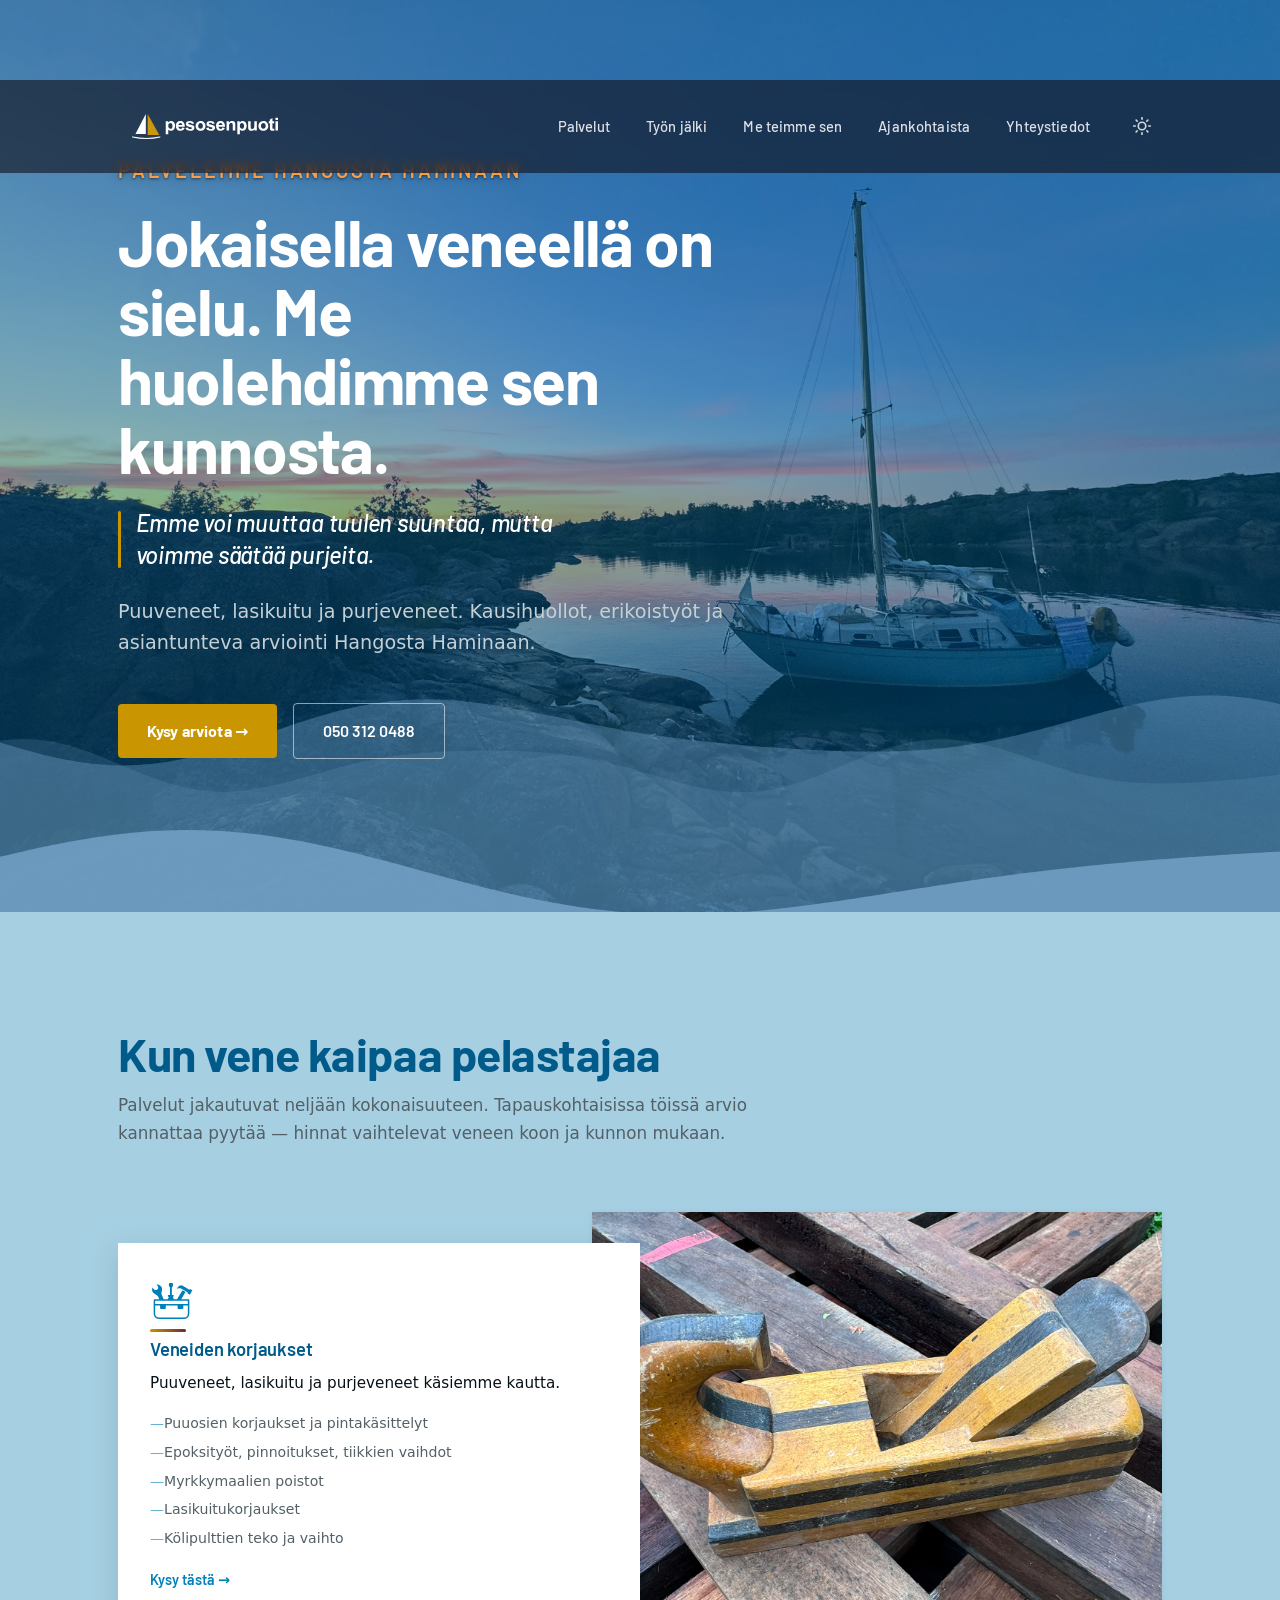
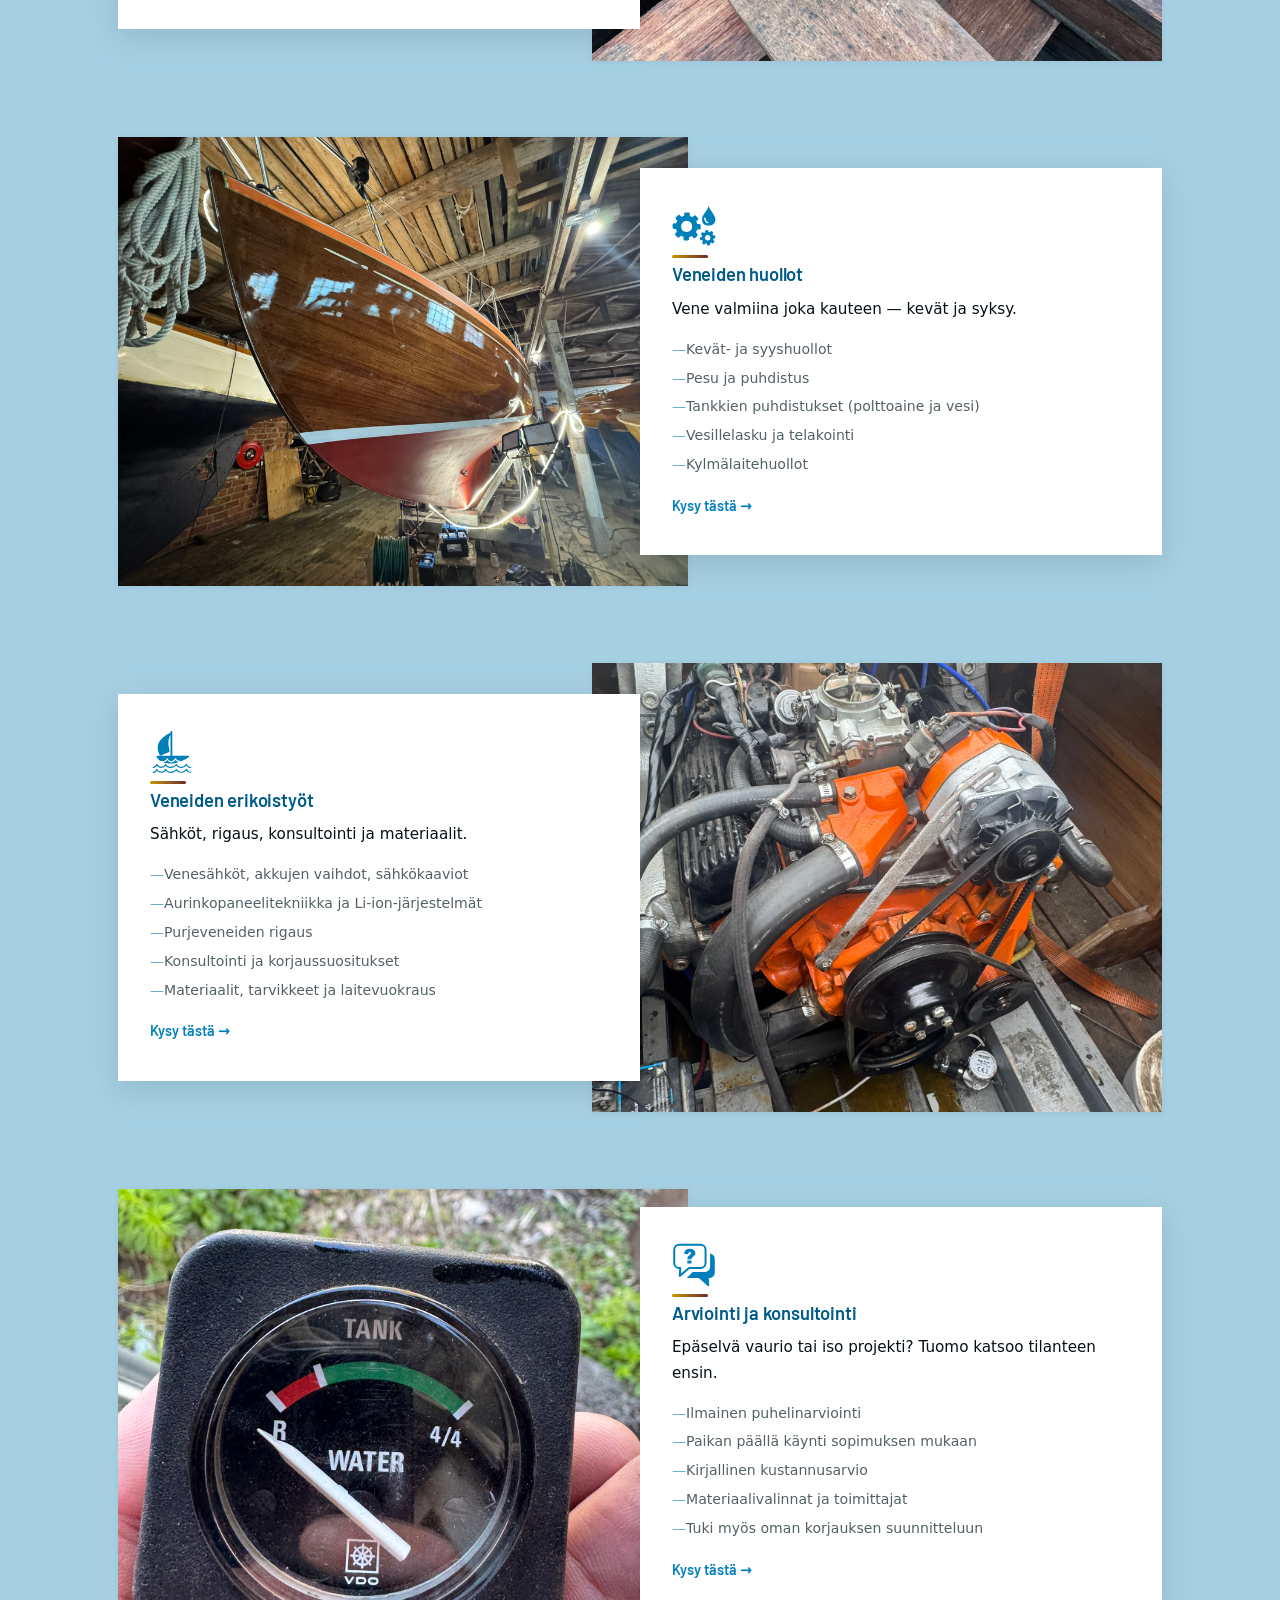
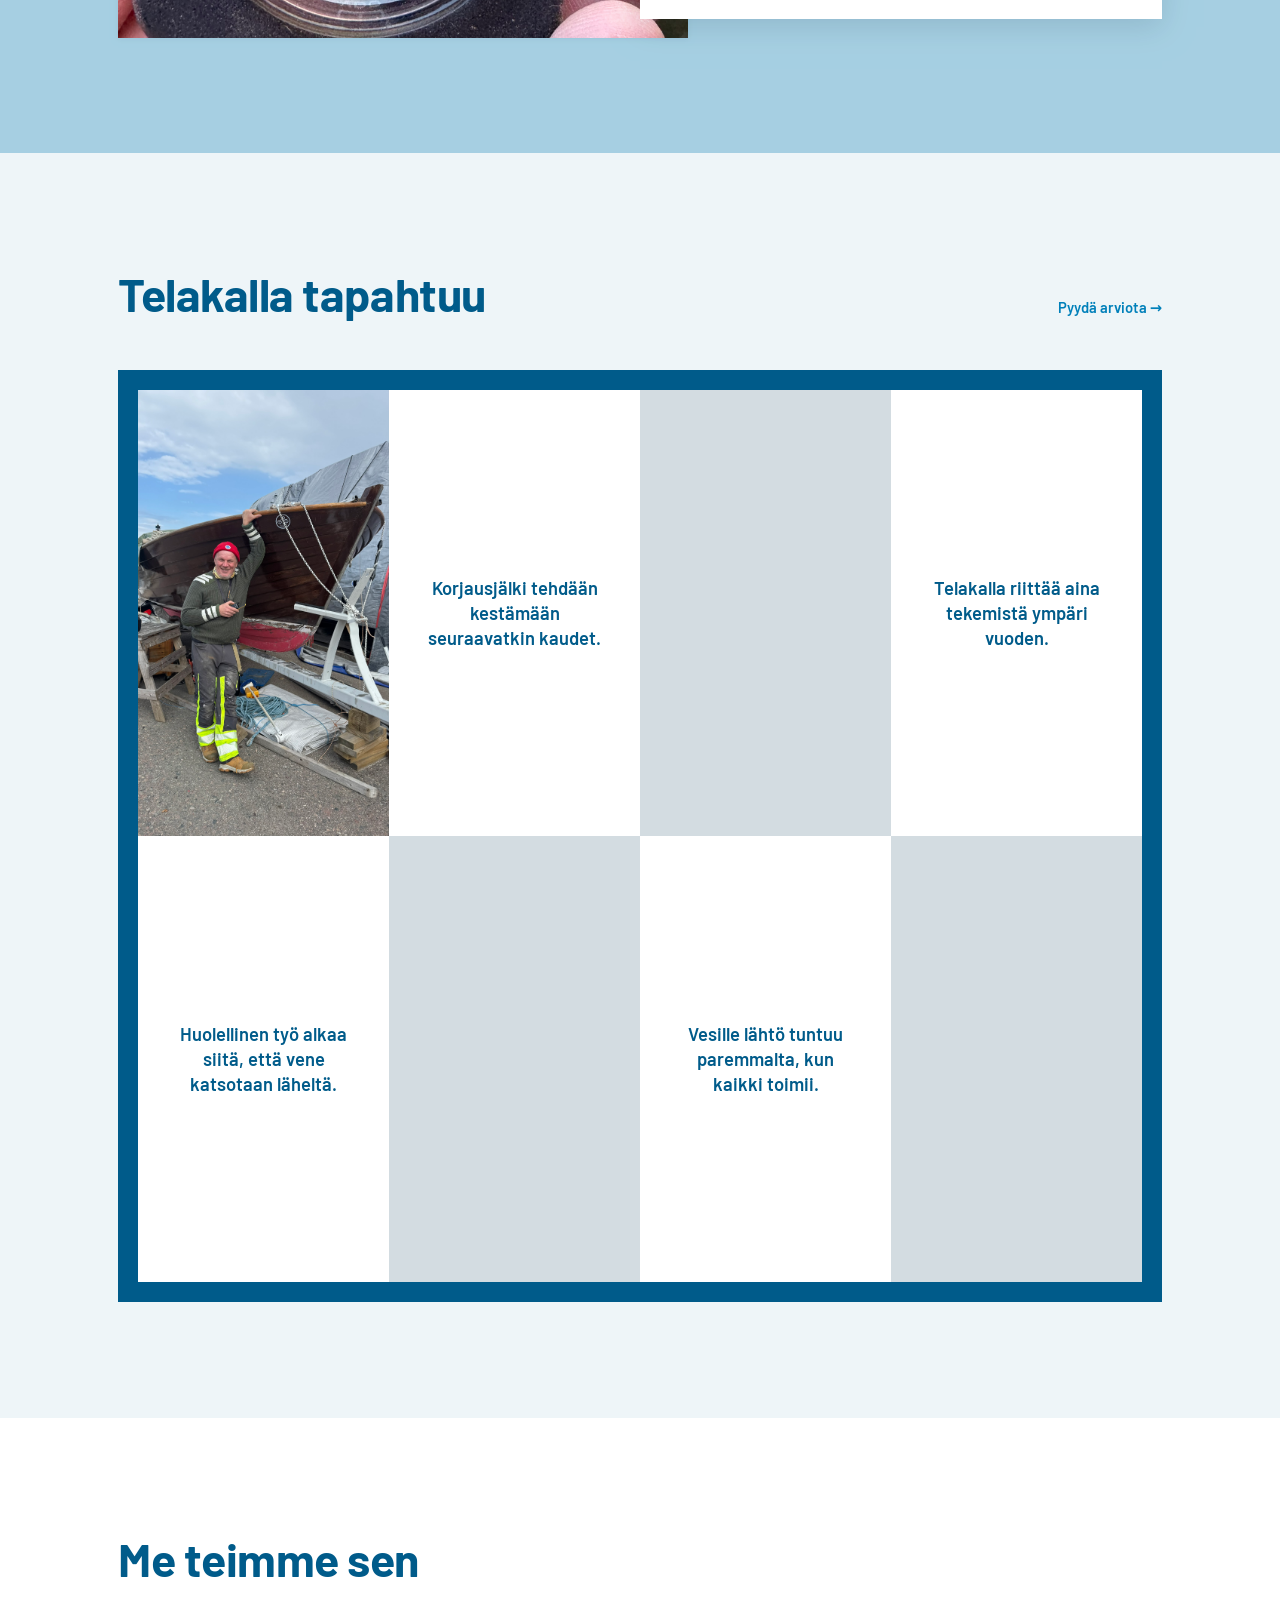
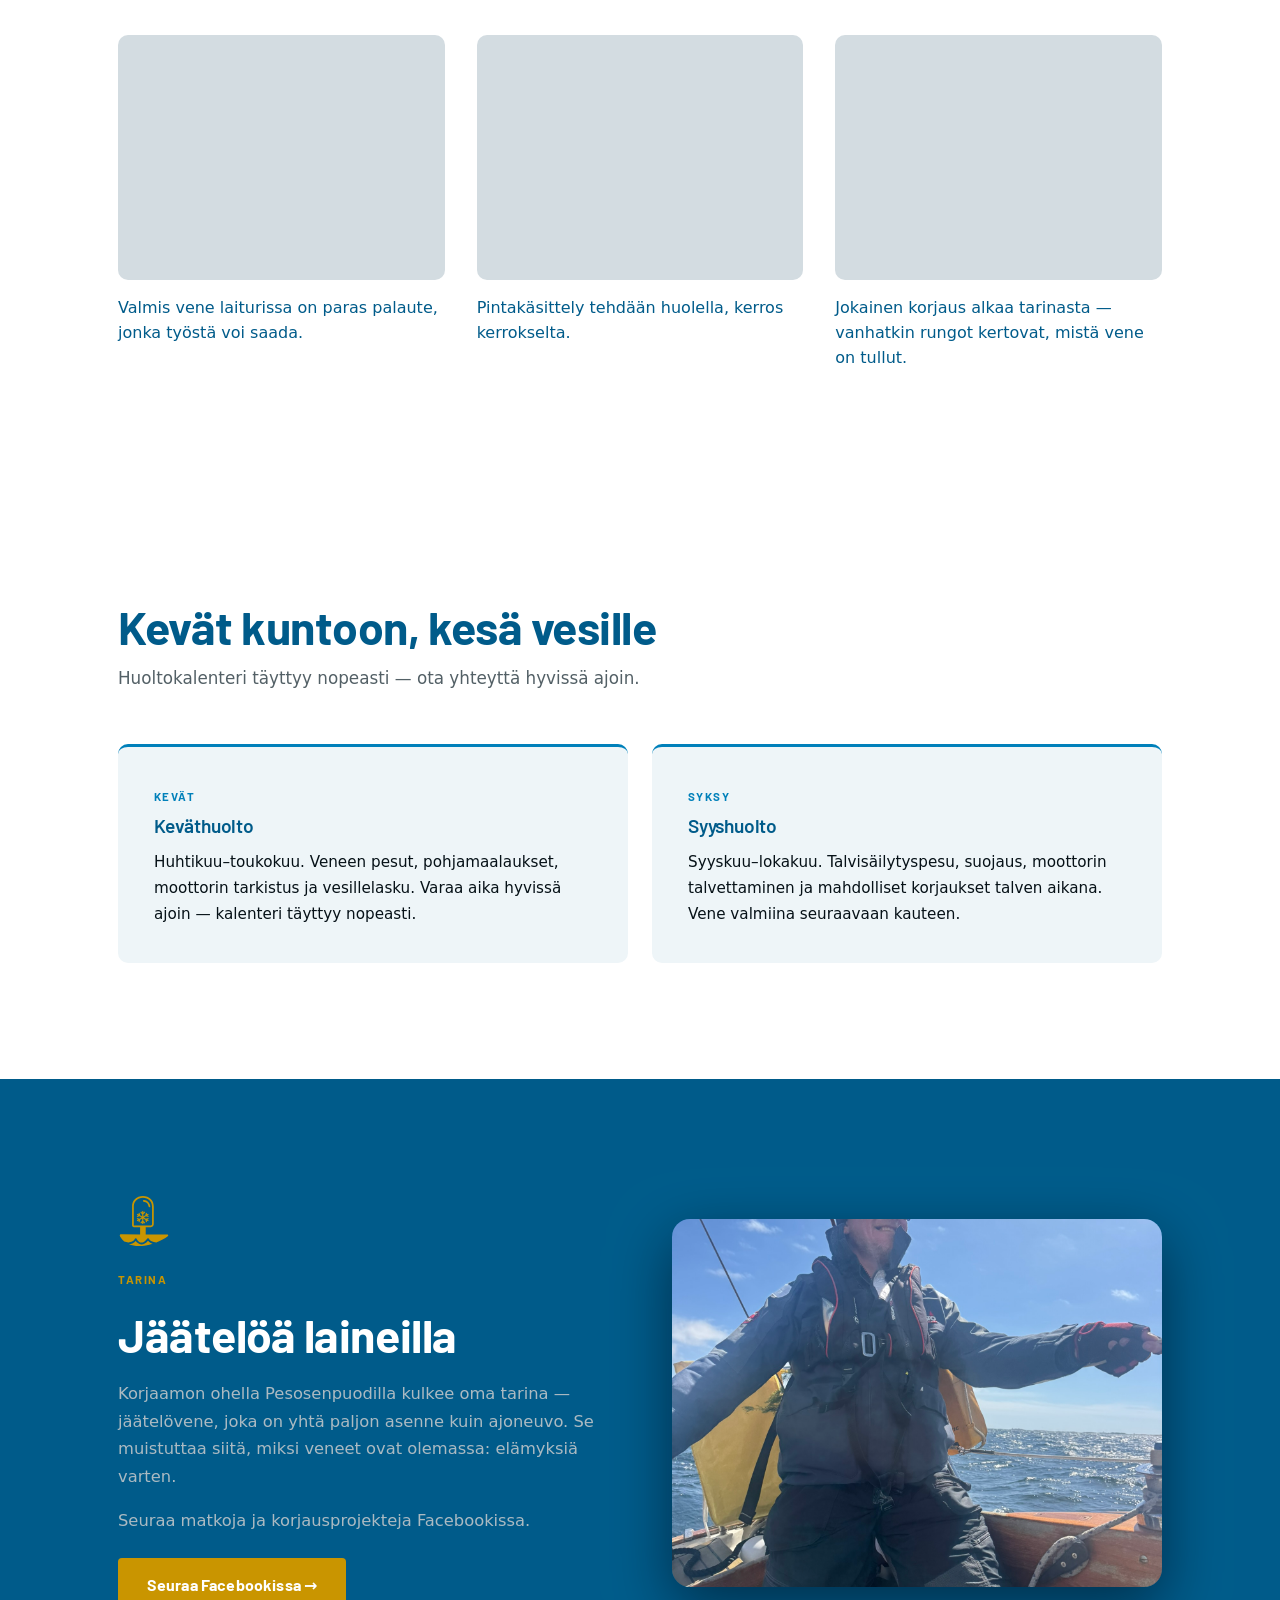
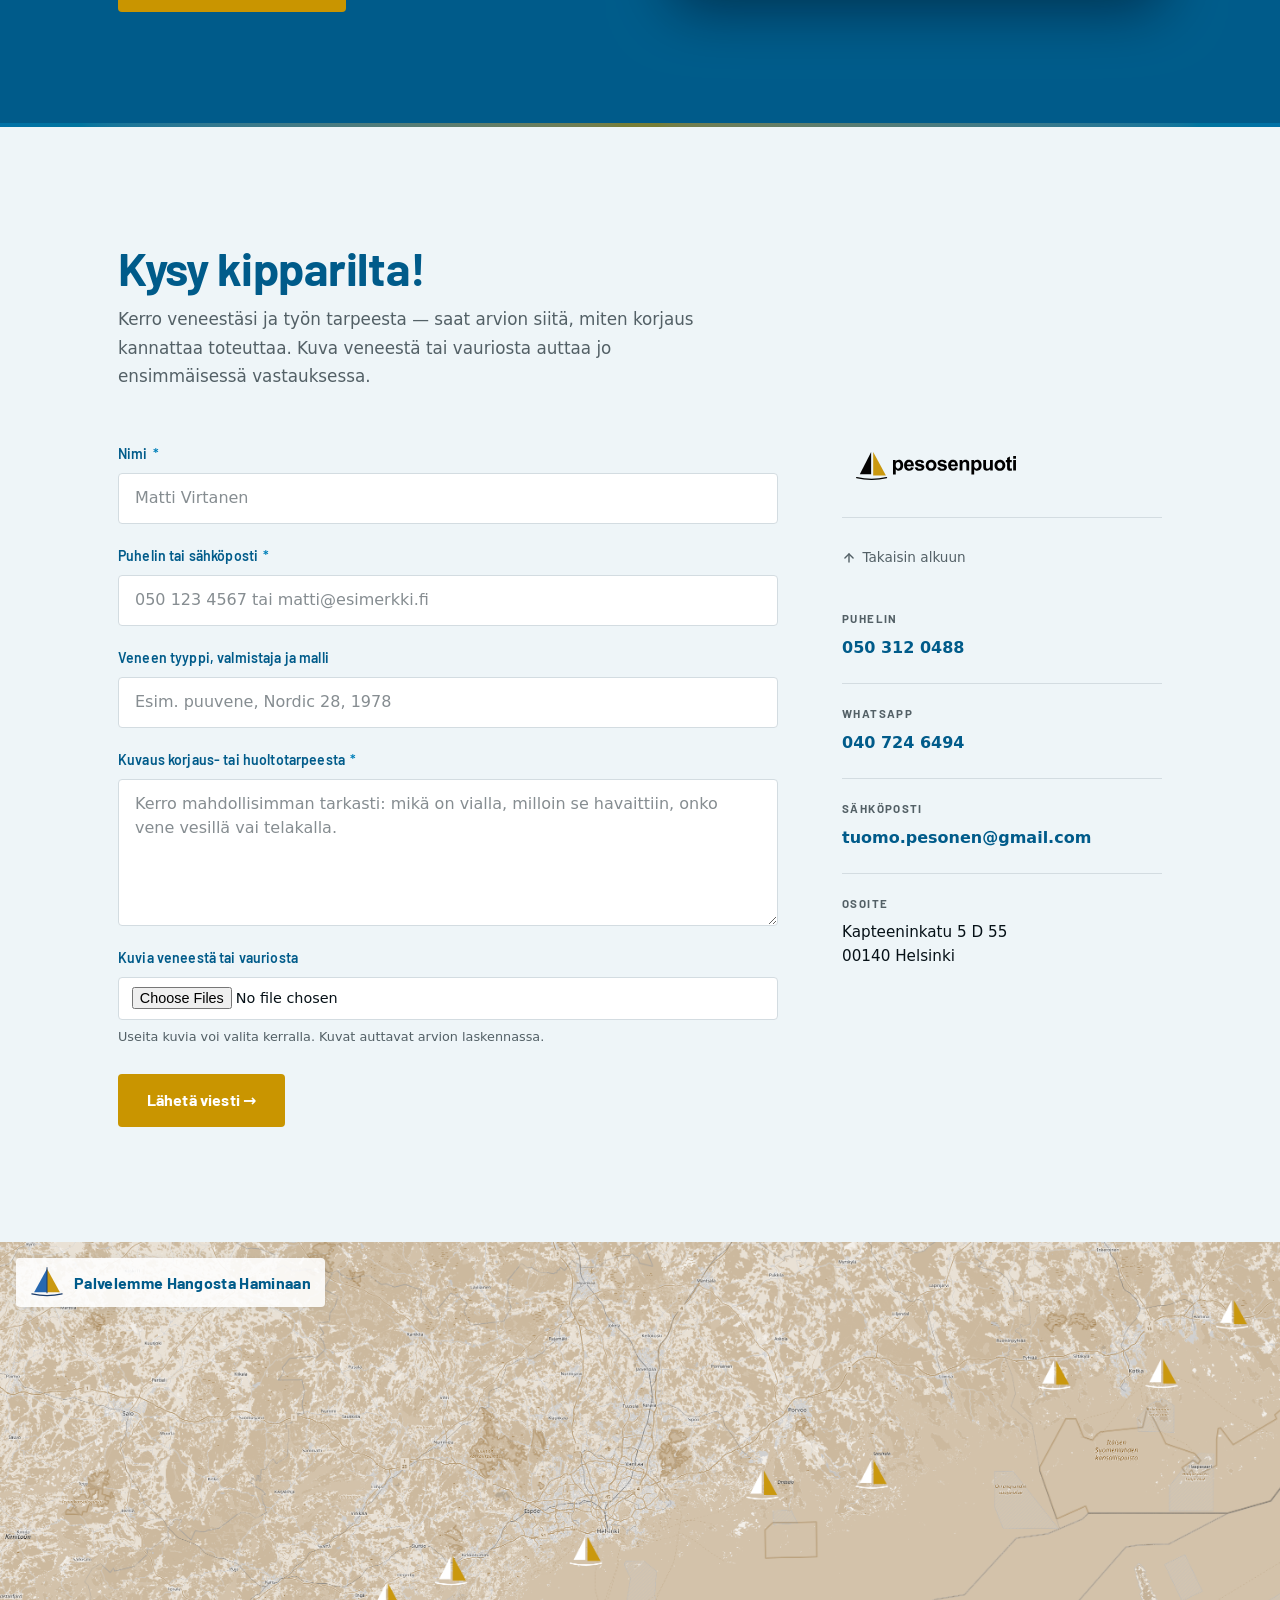
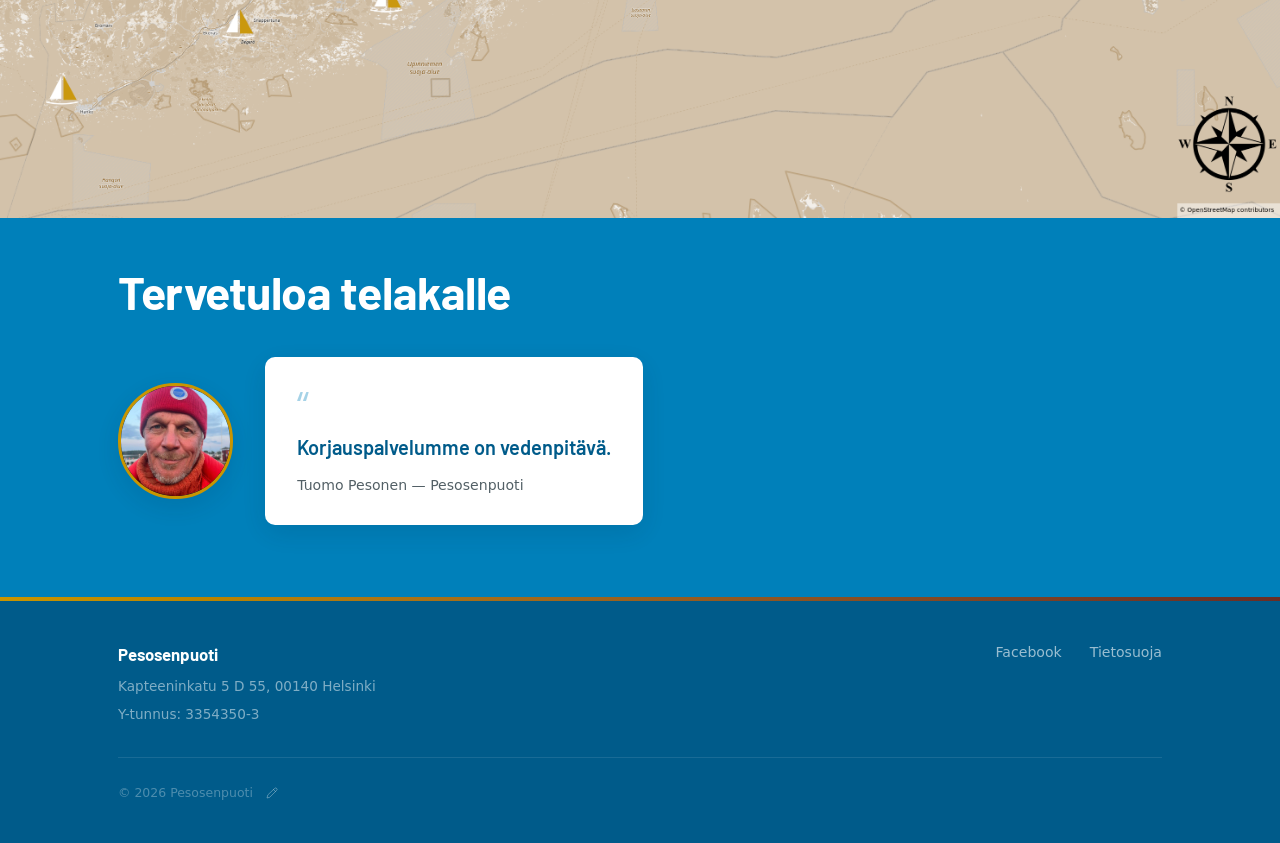
==== commit 78f91a94: "Fix live content hydration that never ran; repair stale media paths Image tags carried two data-cont" ====
--- a/index.html
+++ b/index.html
@@ -128,7 +128,7 @@
     <div class="hero__image">
       <img
         src="assets/uploads/images/kansikuva-2.JPEG" data-content="hero.image" data-content-attr="src" data-image-settings="hero.imageSettings"
-        alt="Näkymä mereltä, vene vesillä suomalaisessa saaristossa" data-content="hero.imageAlt" data-content-attr="alt"
+        alt="Näkymä mereltä, vene vesillä suomalaisessa saaristossa" data-content-alt="hero.imageAlt"
         data-hero-alt-target="true"
         fetchpriority="high"
         decoding="async"
@@ -136,7 +136,7 @@
     </div>
 
     <div class="hero__content">
-      <span class="hero__eyebrow" data-content="hero.eyebrow">Nyt valikoimassa - Hangosta Haminaan!</span>
+      <span class="hero__eyebrow" data-content="hero.eyebrow">Palvelemme Hangosta Haminaan</span>
       <h1 class="hero__heading" data-content="hero.heading">Jokaisella veneellä on sielu. Me huolehdimme sen kunnosta.</h1>
       <p class="hero__slogan" data-content="hero.slogan">Emme voi muuttaa tuulen suuntaa, mutta voimme säätää purjeita.</p>
       <p class="hero__sub" data-content="hero.sub">Puuveneet, lasikuitu ja purjeveneet. Kausihuollot, erikoistyöt ja asiantunteva arviointi Hangosta Haminaan.</p>
@@ -183,7 +183,7 @@
           <figure class="palvelu-photo">
             <img
               src="assets/uploads/images/hoyla.JPEG" data-content="image" data-content-attr="src" data-image-settings="imageSettings"
-              alt="Höylä ja puutavara" data-content="imageAlt" data-content-attr="alt"
+              alt="Höylä ja puutavara" data-content-alt="imageAlt"
               loading="lazy"
               decoding="async"
             >
@@ -211,7 +211,7 @@
           <figure class="palvelu-photo">
             <img
               src="assets/uploads/images/puuvene-lakattu.JPEG" data-content="image" data-content-attr="src" data-image-settings="imageSettings"
-              alt="Purjevene lakattuna telakalla" data-content="imageAlt" data-content-attr="alt"
+              alt="Purjevene lakattuna telakalla" data-content-alt="imageAlt"
               loading="lazy"
               decoding="async"
             >
@@ -240,7 +240,7 @@
           <figure class="palvelu-photo">
             <img
               src="assets/uploads/images/moottorin-korjaus.JPEG" data-content="image" data-content-attr="src" data-image-settings="imageSettings"
-              alt="Moottoria huolletaan työpajassa" data-content="imageAlt" data-content-attr="alt"
+              alt="Moottoria huolletaan työpajassa" data-content-alt="imageAlt"
               loading="lazy"
               decoding="async"
             >
@@ -269,7 +269,7 @@
           <figure class="palvelu-photo">
             <img
               src="assets/uploads/images/mittaristo.JPEG" data-content="image" data-content-attr="src" data-image-settings="imageSettings"
-              alt="Pesonen tarkastamassa mittaristoa" data-content="imageAlt" data-content-attr="alt"
+              alt="Pesonen tarkastamassa mittaristoa" data-content-alt="imageAlt"
               loading="lazy"
               decoding="async"
             >
@@ -293,7 +293,7 @@
         <figure class="galleria__item fade-in" style="--i:0">
           <img
             src="assets/uploads/images/pesonen-venekorjaus.JPEG" data-content="gallery.photos.0.image" data-content-attr="src" data-image-settings="gallery.photos.0.imageSettings"
-            alt="Pesonen on tullut tarkastamaan venettä satamassa" data-content="gallery.photos.0.imageAlt" data-content-attr="alt"
+            alt="Pesonen on tullut tarkastamaan venettä satamassa" data-content-alt="gallery.photos.0.imageAlt"
             loading="lazy"
             decoding="async"
           >
@@ -302,7 +302,7 @@
         <figure class="galleria__item fade-in" style="--i:1">
           <img
             src="assets/uploads/images/vene-kylki.JPEG" data-content="gallery.photos.1.image" data-content-attr="src" data-image-settings="gallery.photos.1.imageSettings"
-            alt="Veneen kylki maalattuna" data-content="gallery.photos.1.imageAlt" data-content-attr="alt"
+            alt="Veneen kylki maalattuna" data-content-alt="gallery.photos.1.imageAlt"
             loading="lazy"
             decoding="async"
           >
@@ -311,7 +311,7 @@
         <figure class="galleria__item fade-in" style="--i:2">
           <img
             src="assets/uploads/images/purjevene.JPEG" data-content="gallery.photos.2.image" data-content-attr="src" data-image-settings="gallery.photos.2.imageSettings"
-            alt="Vene lähdössä merelle purjeilla" data-content="gallery.photos.2.imageAlt" data-content-attr="alt"
+            alt="Vene lähdössä merelle purjeilla" data-content-alt="gallery.photos.2.imageAlt"
             loading="lazy"
             decoding="async"
           >
@@ -320,7 +320,7 @@
         <figure class="galleria__item fade-in" style="--i:3">
           <img
             src="assets/uploads/images/telakantalvi.JPEG" data-content="gallery.photos.3.image" data-content-attr="src" data-image-settings="gallery.photos.3.imageSettings"
-            alt="Näkymä ikkunasta telakka-alueelle, nosturi taustalla talvella" data-content="gallery.photos.3.imageAlt" data-content-attr="alt"
+            alt="Näkymä ikkunasta telakka-alueelle, nosturi taustalla talvella" data-content-alt="gallery.photos.3.imageAlt"
             loading="lazy"
             decoding="async"
           >
@@ -432,7 +432,7 @@
         <div class="jaatelö__image fade-in">
           <img
             src="assets/uploads/images/Purjehduskuva.JPEG" data-content="iceCreamBoat.image" data-content-attr="src" data-image-settings="iceCreamBoat.imageSettings"
-            alt="Kesäinen tunnelmakuva vedeltä — saariston valoa ja rauhaa" data-content="iceCreamBoat.imageAlt" data-content-attr="alt"
+            alt="Kesäinen tunnelmakuva vedeltä — saariston valoa ja rauhaa" data-content-alt="iceCreamBoat.imageAlt"
             loading="lazy"
             decoding="async"
           >
@@ -626,7 +626,7 @@
           <div class="telakalle__avatar">
             <img
               src="assets/uploads/images/Tuomo-Pesonen.jpg" data-content="welcome.image" data-content-attr="src" data-image-settings="welcome.imageSettings"
-              alt="Tuomo Pesonen" data-content="welcome.imageAlt" data-content-attr="alt"
+              alt="Tuomo Pesonen" data-content-alt="welcome.imageAlt"
               loading="lazy"
               decoding="async"
             >
--- a/style.css
+++ b/style.css
@@ -1488,13 +1488,16 @@
   border-color: var(--color-brand);
 }
 
-/* Discreet — sits next to the copyright line, not meant to invite visitor clicks. */
+/* Discreet — sits next to the copyright line, not meant to invite visitor clicks.
+   The footer background is dark navy, so this needs its own (white-based)
+   color instead of the light-background --color-muted the base rule uses. */
 .editor-link--copy {
   width: 20px;
   height: 20px;
   margin-bottom: 0;
+  color: oklch(1.000 0.000 0 / 0.45);
   border-color: transparent;
-  opacity: 0.4;
+  opacity: 0.7;
 }
 
 .editor-link--copy:hover {
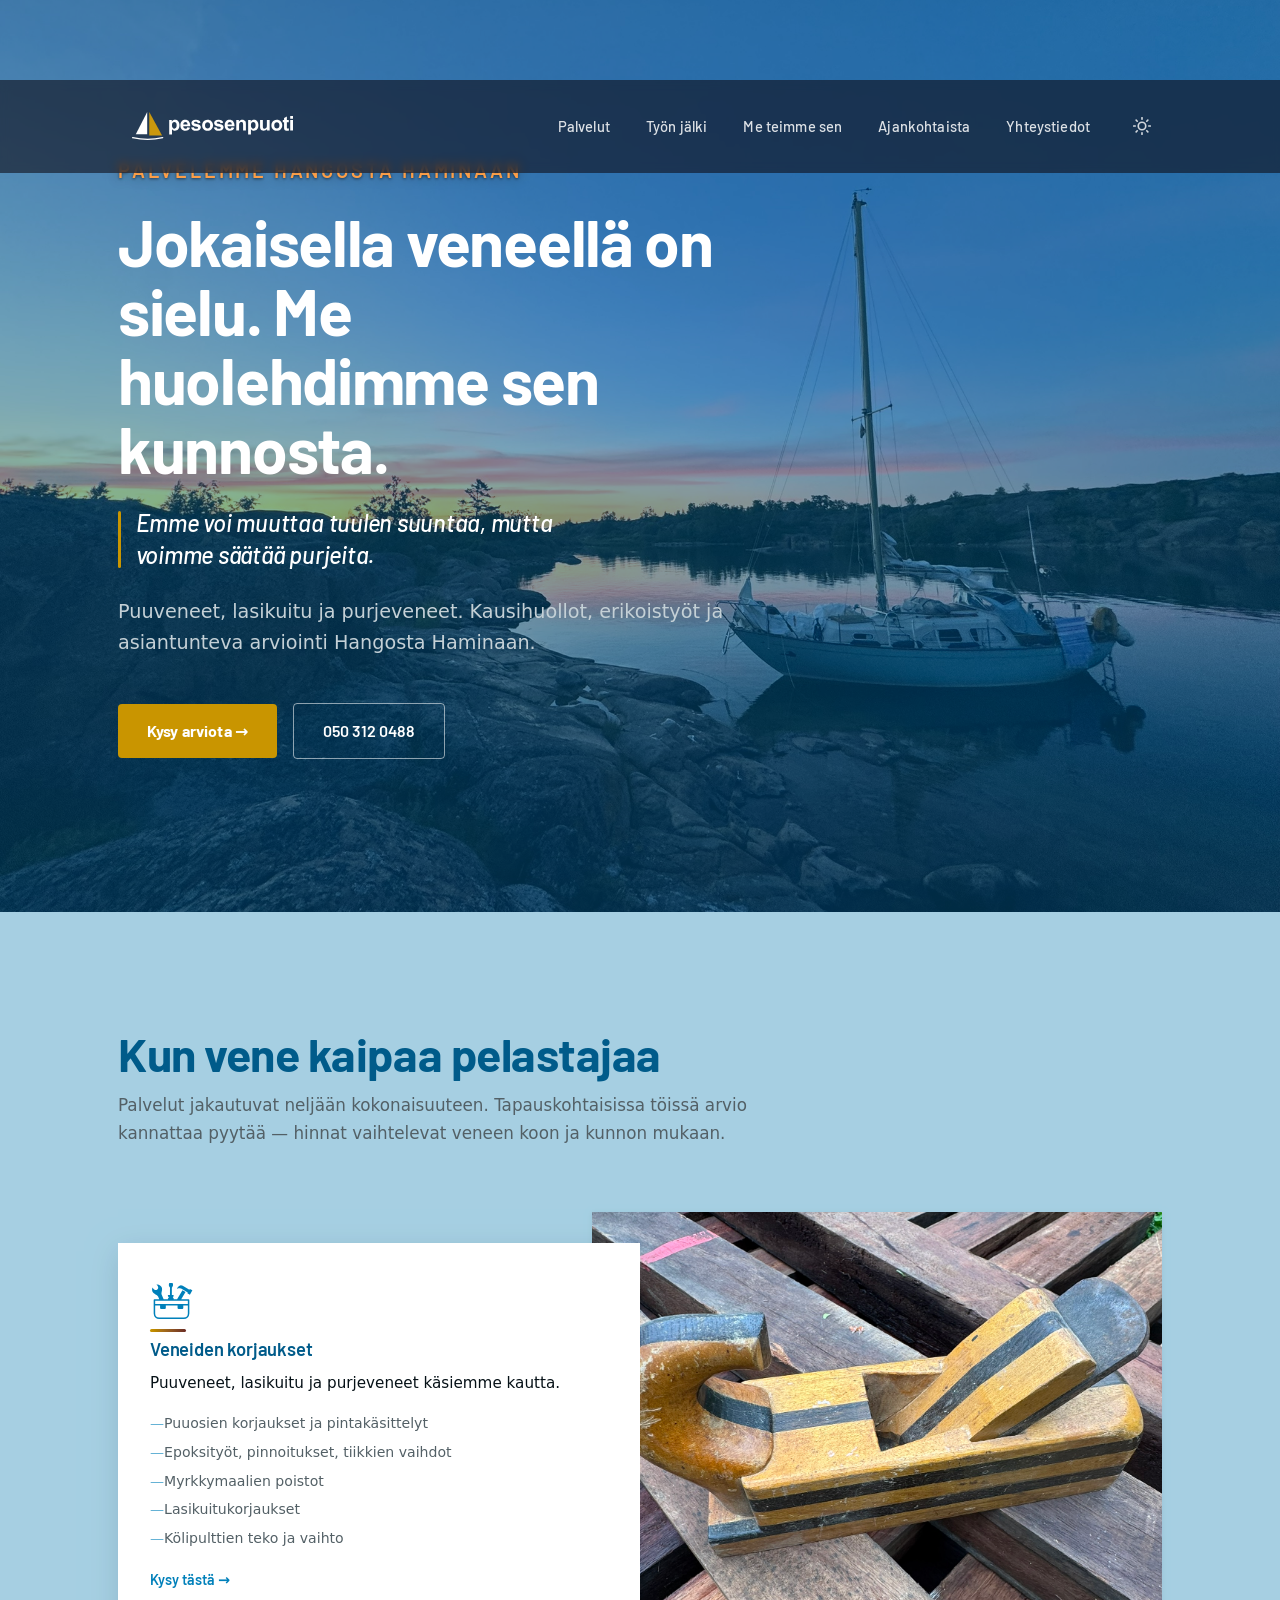
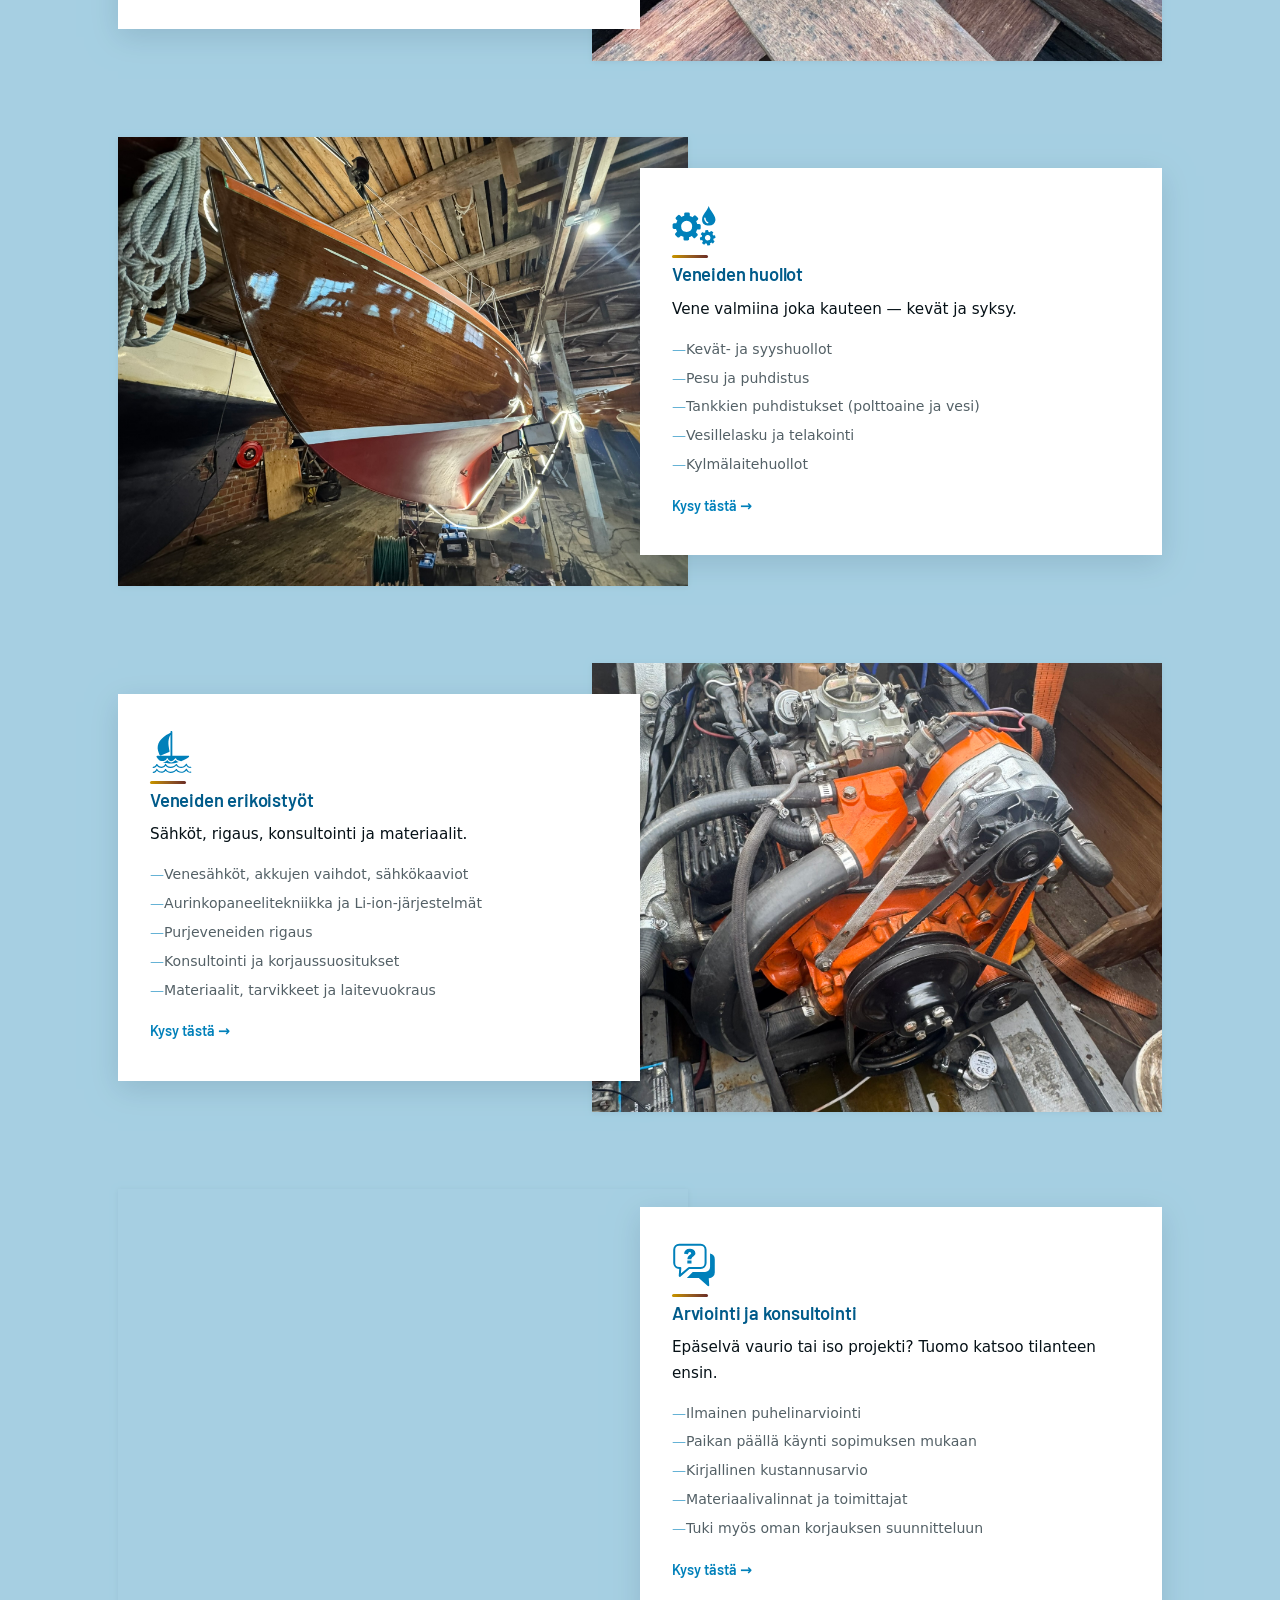
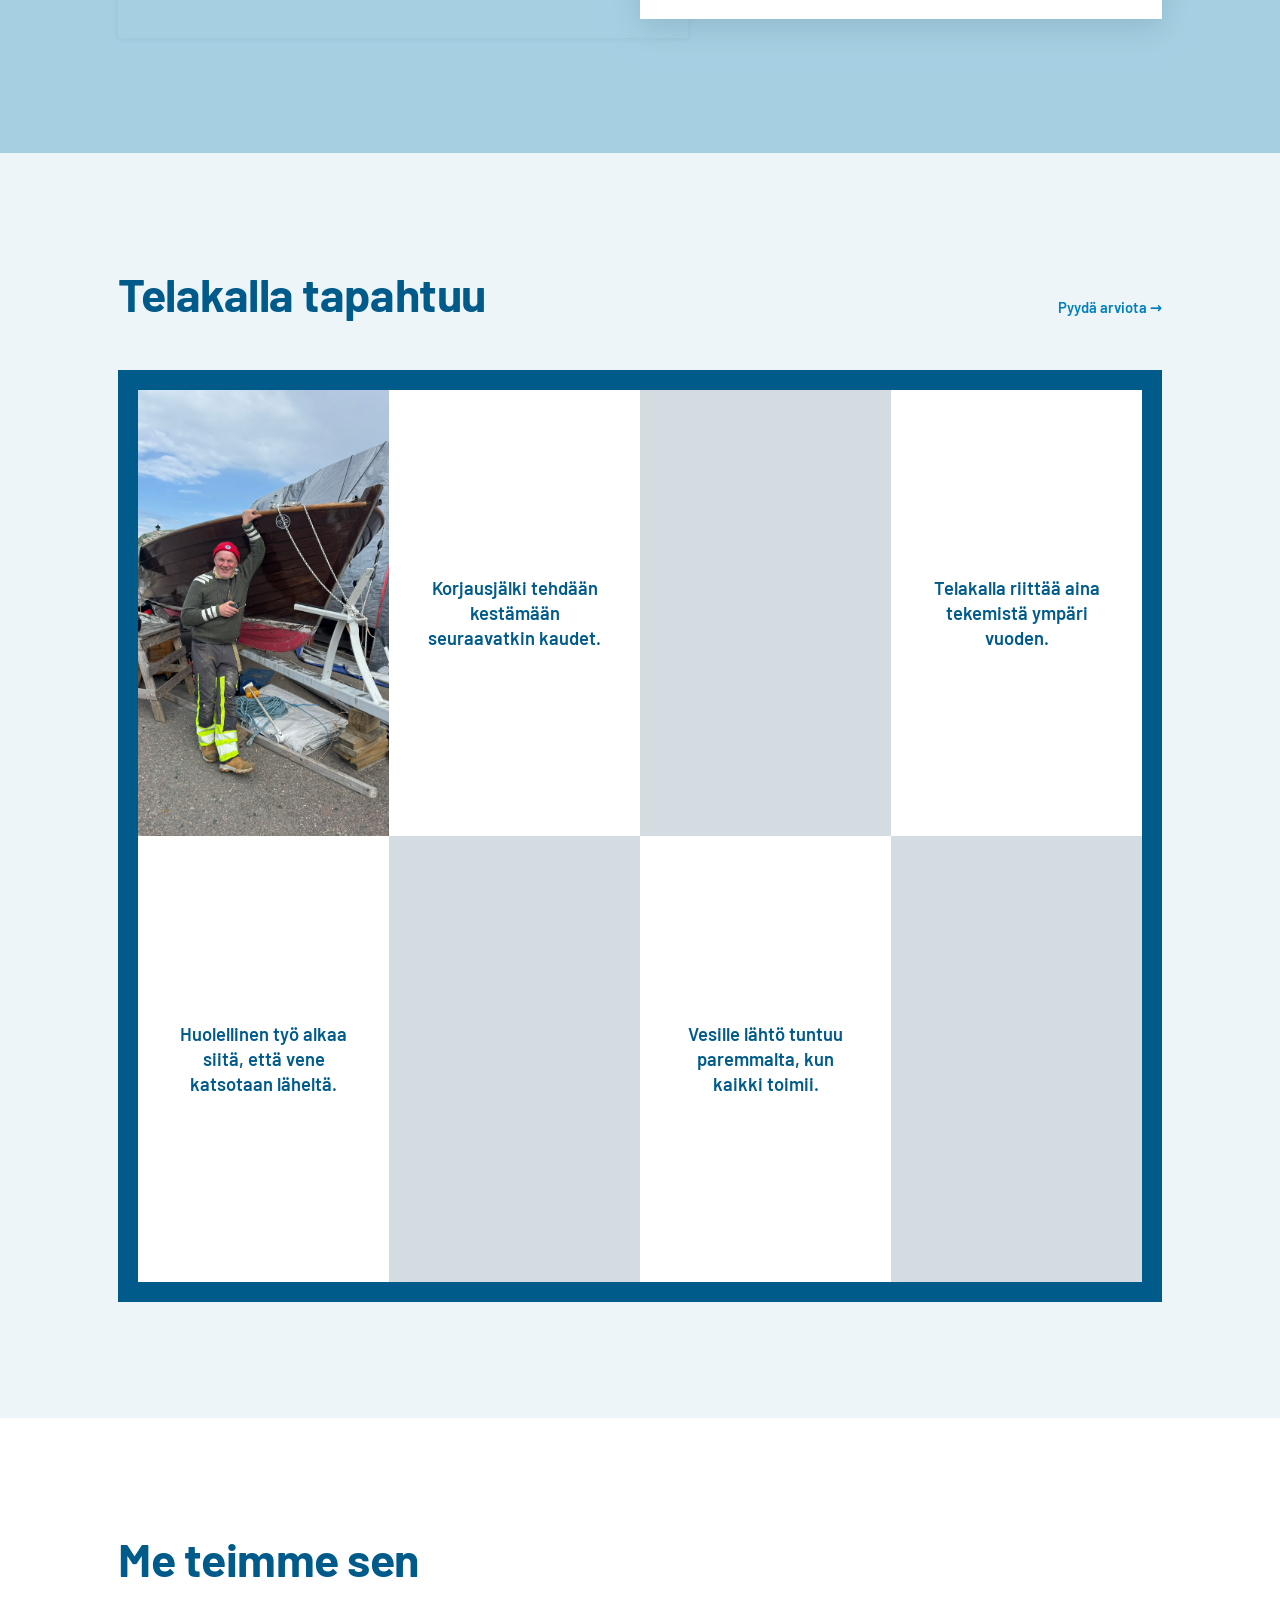
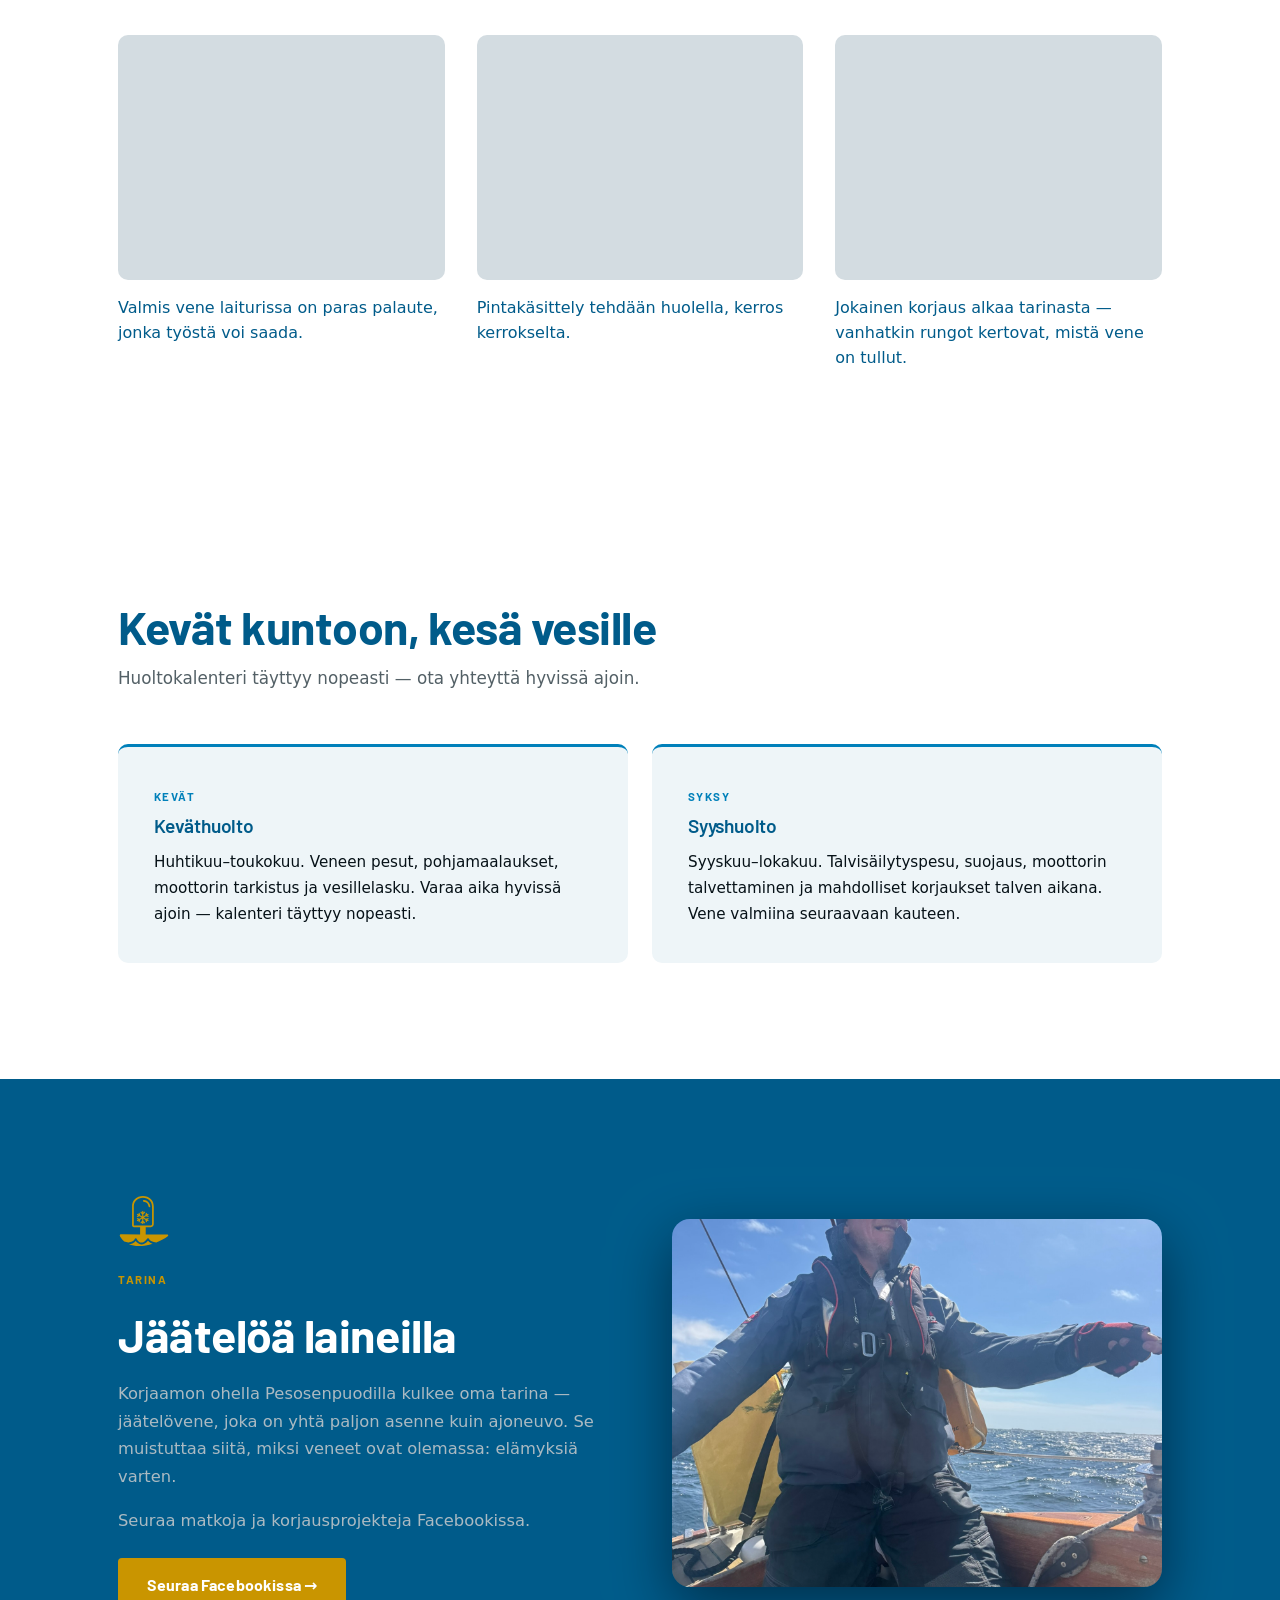
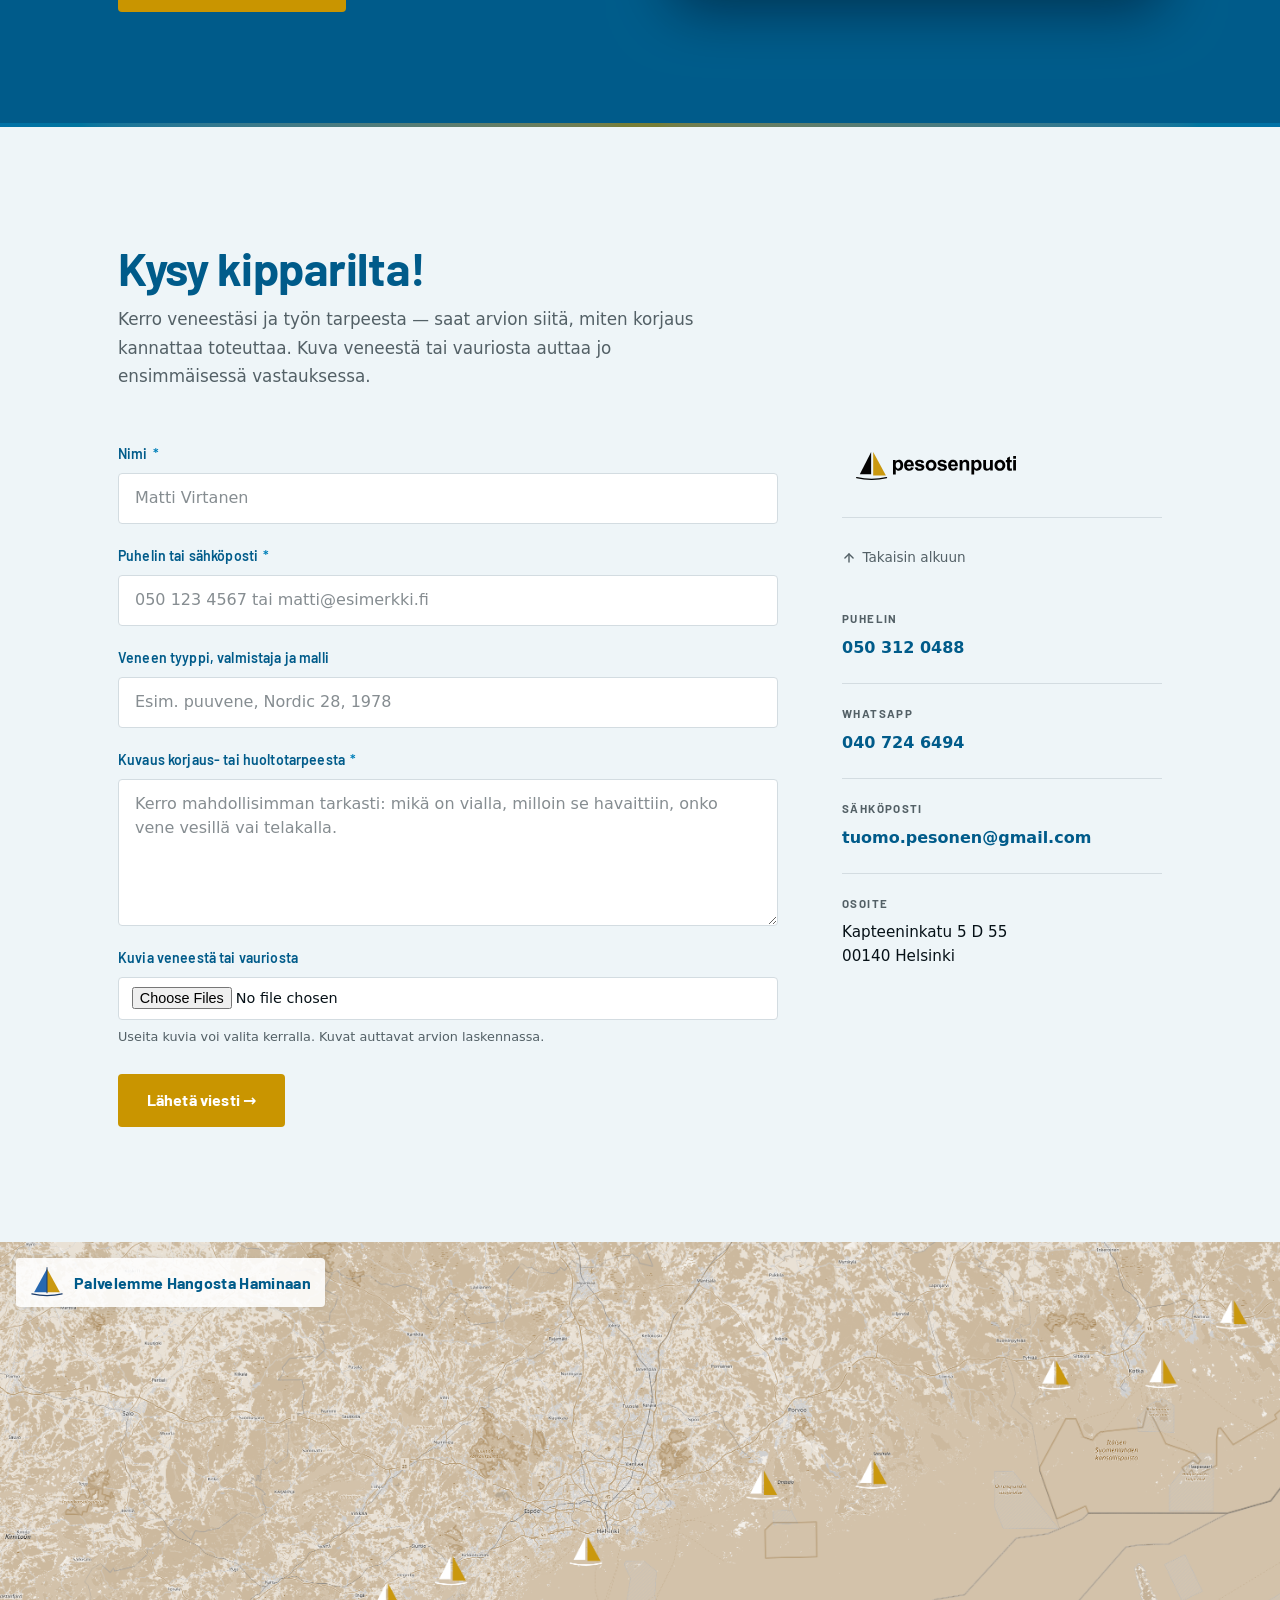
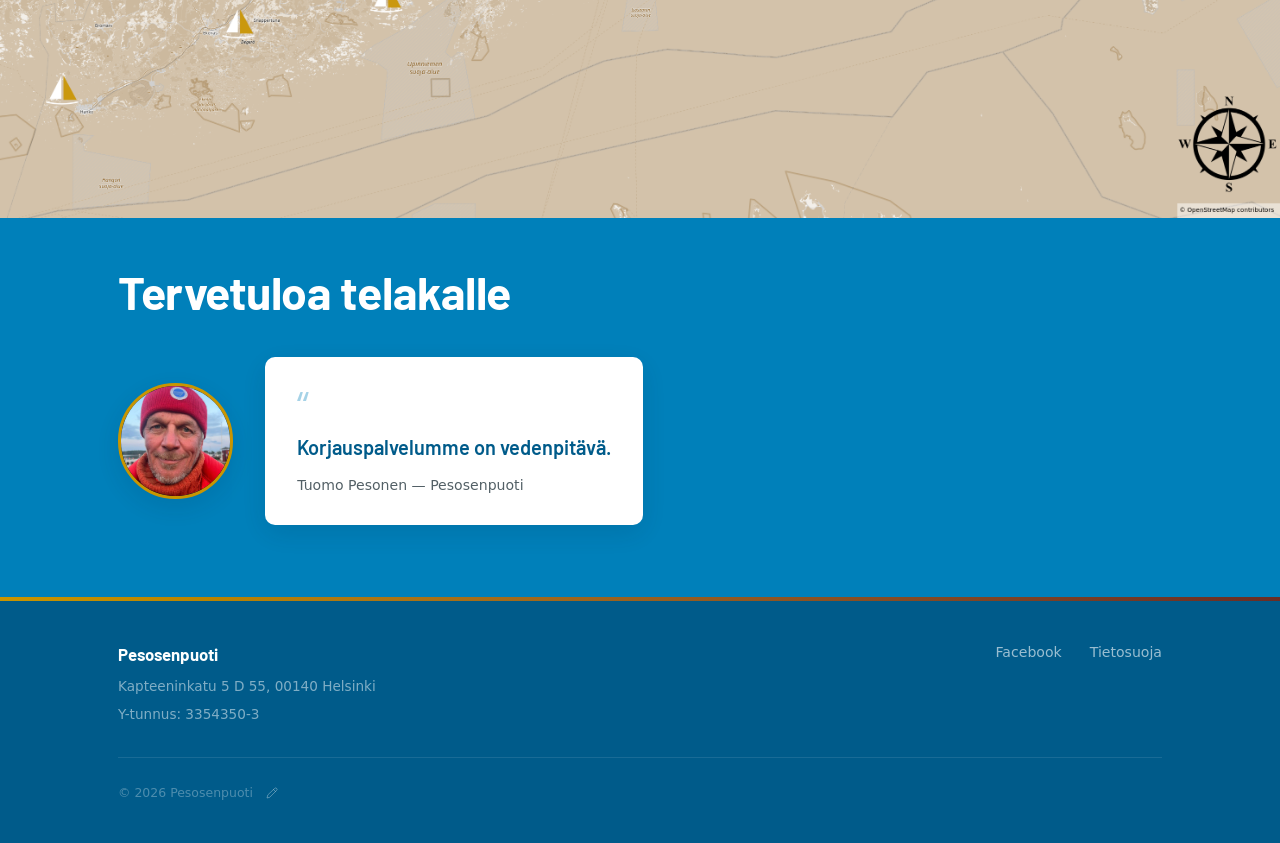
==== commit b0fc6a49: "Static waves for reduced motion, theme-aware logos, phone hero fit - wave.js: with prefers-reduced-m" ====
--- a/index.html
+++ b/index.html
@@ -563,7 +563,8 @@
         <aside class="yhteystiedot__info fade-in" aria-label="Yhteystiedot">
           <div class="yhteystiedot__logo">
             <span class="navbar__logo-badge navbar__logo-badge--footer">
-              <img src="web-elements/logos/logo.svg" alt="Pesosenpuoti" width="180" height="31">
+              <img class="theme-logo theme-logo--dark" src="web-elements/logos/logo.svg" alt="Pesosenpuoti" width="180" height="31">
+              <img class="theme-logo theme-logo--light" src="web-elements/logos/logo-light.svg" alt="" width="180" height="31" aria-hidden="true">
             </span>
           </div>
           <a class="back-to-top" href="#" aria-label="Takaisin sivun alkuun">
--- a/style.css
+++ b/style.css
@@ -309,23 +309,31 @@
   background: oklch(0.220 0.060 235 / 0.07);
 }
 
+/* Navbar logo size: the two heights below (top of page / scrolled). */
 .navbar__logo-mark {
   flex-shrink: 0;
-  height: 1.6rem;
+  height: 1.76rem;
   width: auto;
   display: block;
   transition: height var(--dur-mid) var(--ease-in-out);
 }
 
 .navbar.scrolled .navbar__logo-mark {
-  height: 1.3rem;
+  height: 1.43rem;
 }
 
 /* Light wordmark reads against the dark hero overlay at the top of the page;
-   the dark wordmark takes over once the navbar itself turns light on scroll. */
+   the dark wordmark takes over once the navbar itself turns light on scroll.
+   In the dark theme the scrolled navbar stays dark, so the light one stays. */
 .navbar__logo-mark--dark { display: none; }
 .navbar.scrolled .navbar__logo-mark--light { display: none; }
 .navbar.scrolled .navbar__logo-mark--dark { display: block; }
+[data-theme="dark"] .navbar.scrolled .navbar__logo-mark--light { display: block; }
+[data-theme="dark"] .navbar.scrolled .navbar__logo-mark--dark { display: none; }
+
+.theme-logo--light { display: none; }
+[data-theme="dark"] .theme-logo--dark { display: none; }
+[data-theme="dark"] .theme-logo--light { display: block; }
 
 .navbar__logo-badge--footer {
   padding: 0.6rem 0.9rem;
@@ -466,6 +474,8 @@
 @media (max-width: 760px) {
   .navbar__links { display: none; }
   .navbar__hamburger { display: flex; }
+  /* The floating desktop offset just wastes a phone's first screen. */
+  .navbar { margin-top: 0; }
 }
 
 /* Desktop: the hamburger is hidden, so the panel it controls must be too —
@@ -524,8 +534,8 @@
   display: inline-block;
   font-family: var(--font-heading);
   font-weight: 600;
-  font-size: 1.25rem;
-  letter-spacing: 0.14em;
+  font-size: clamp(0.85rem, 3.4vw, 1.25rem);
+  letter-spacing: clamp(0.06em, 0.9vw, 0.14em);
   text-transform: uppercase;
   color: oklch(78% 0.15 60);
   text-shadow: 0 1px 3px rgba(0, 0, 0, 0.55), 0 1px 12px rgba(0, 0, 0, 0.35);
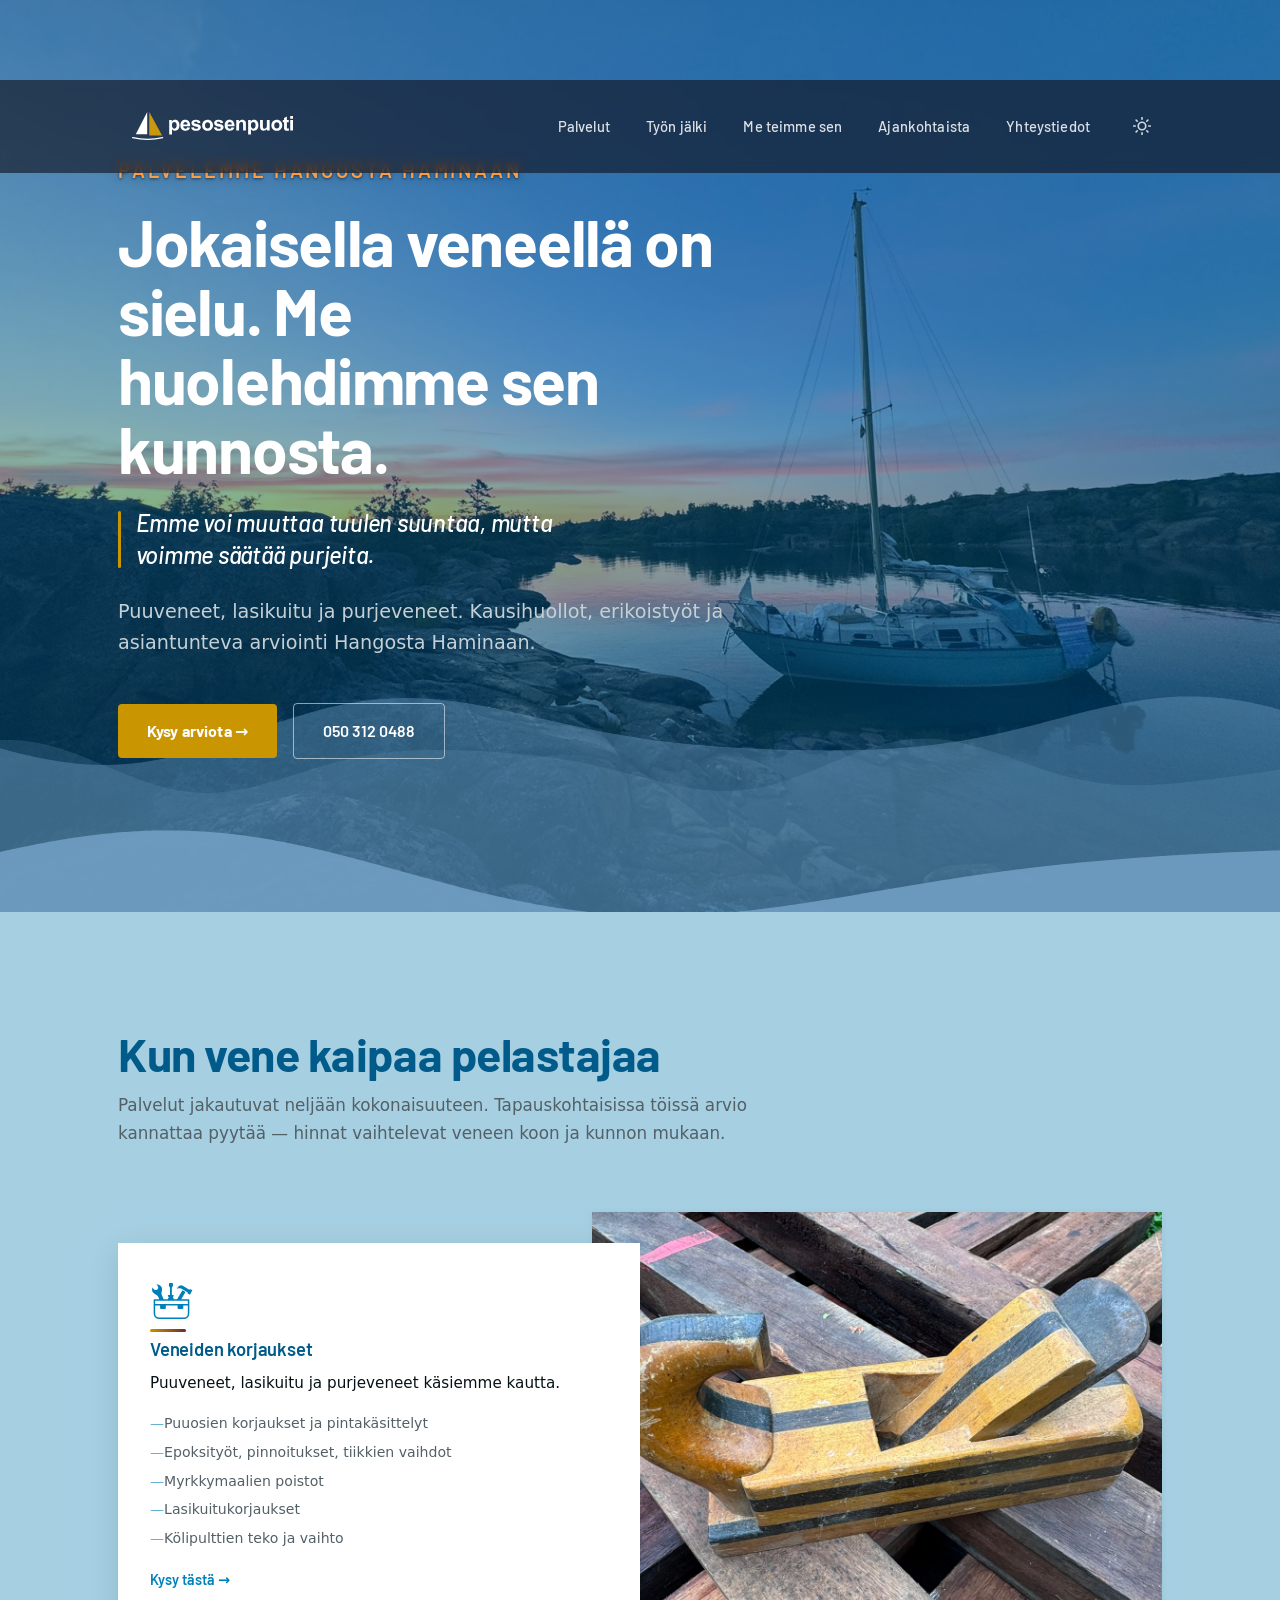
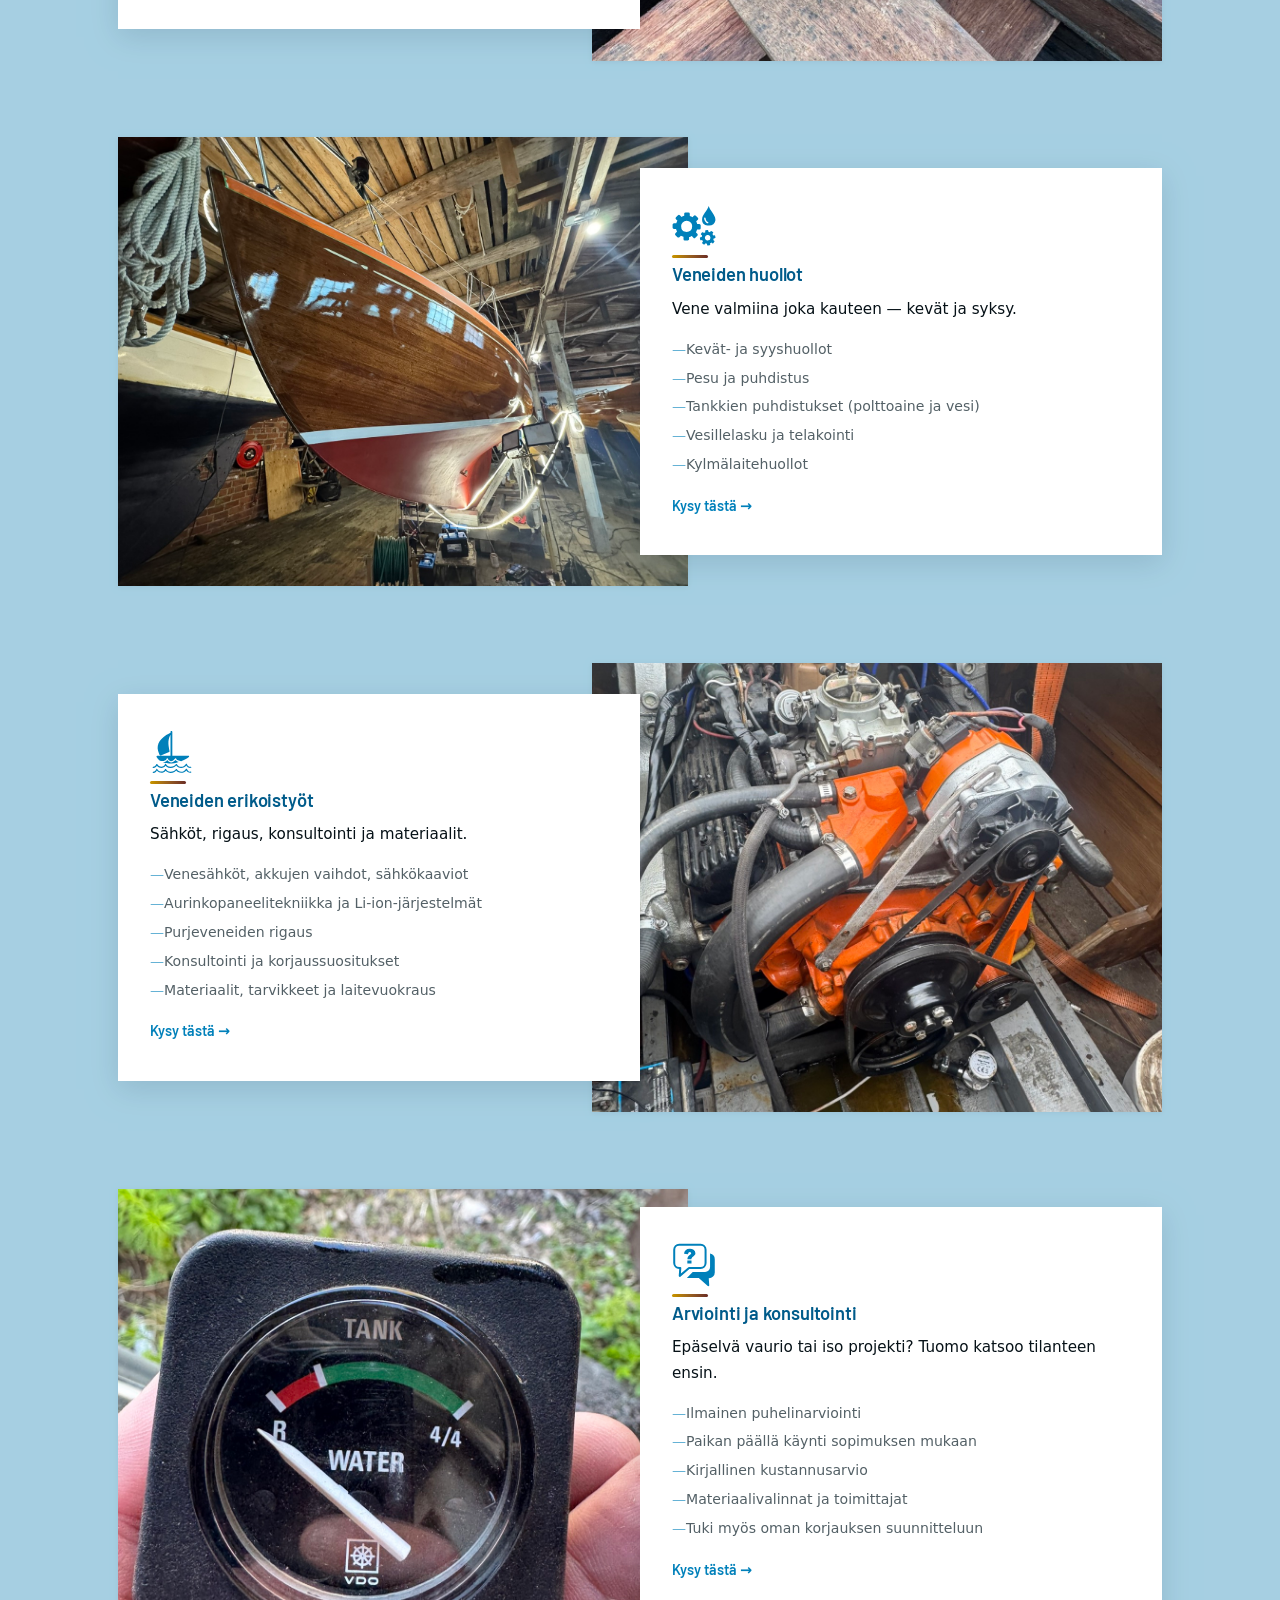
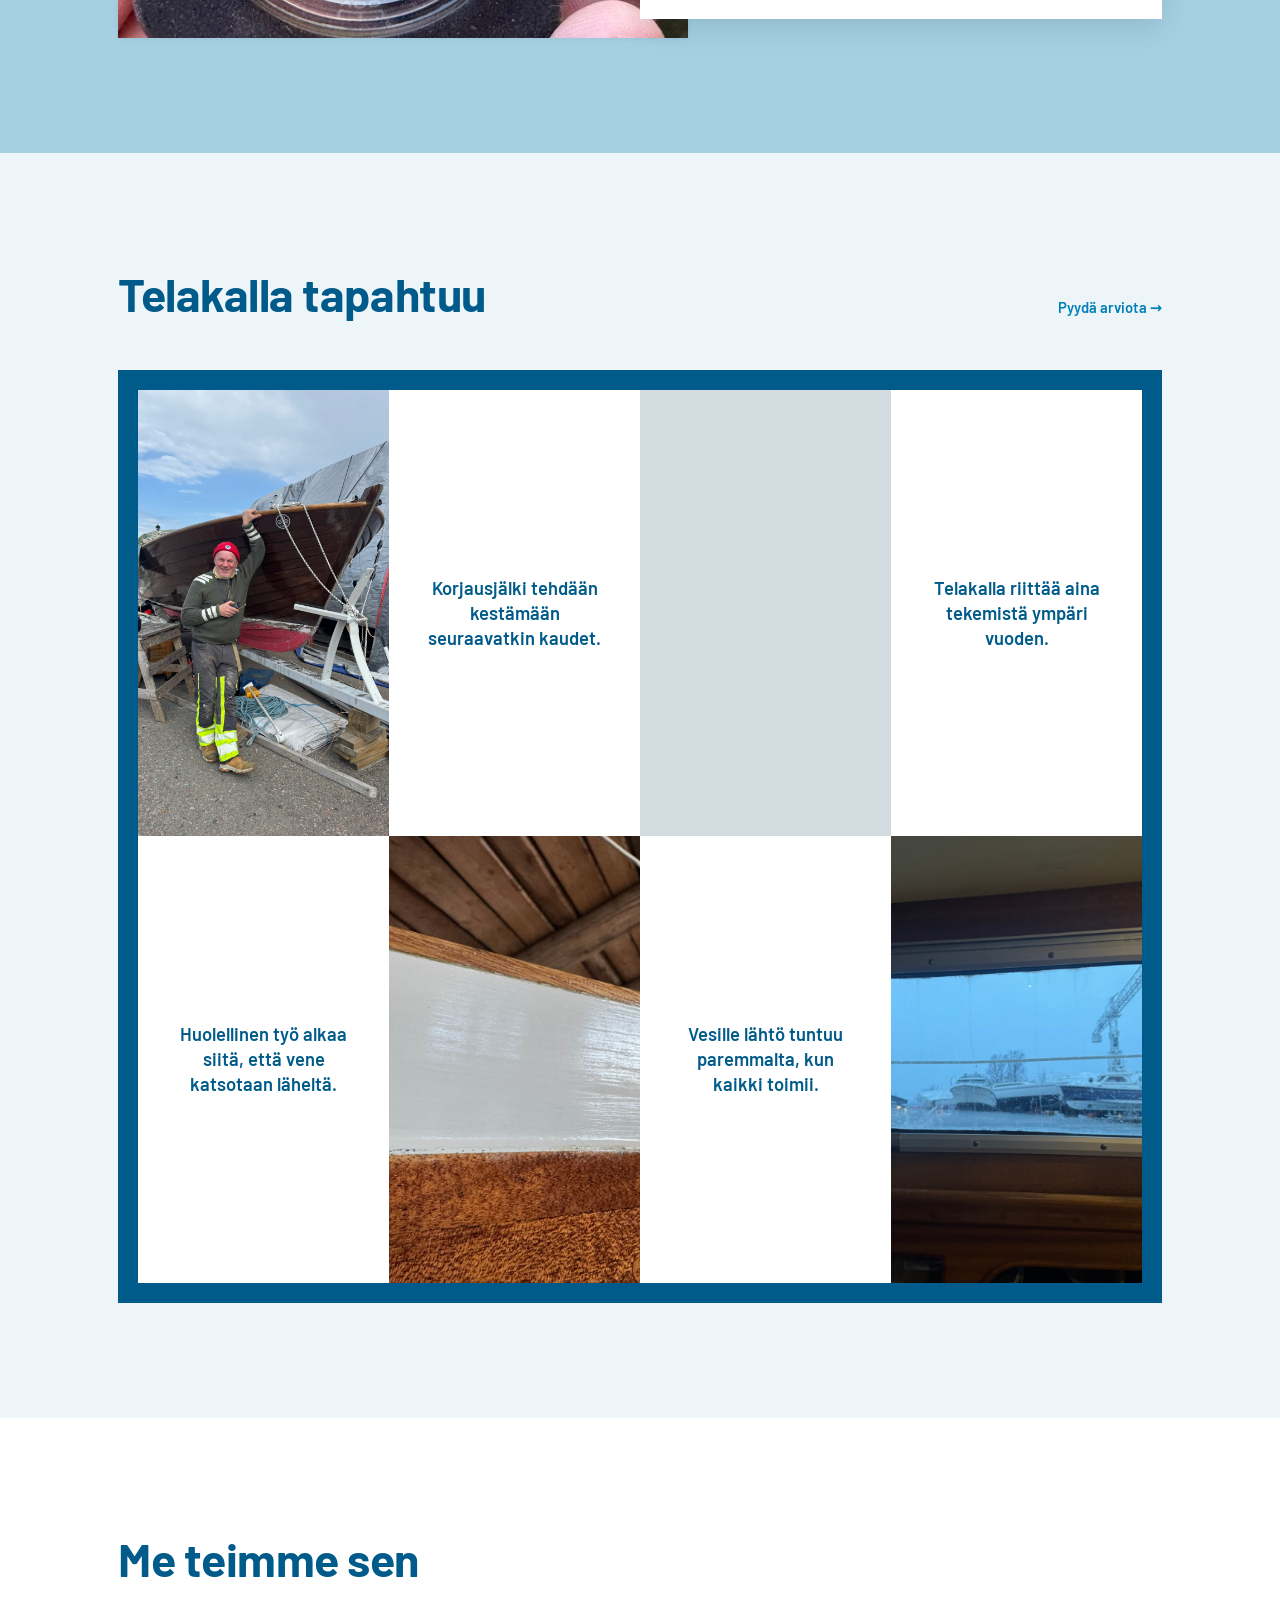
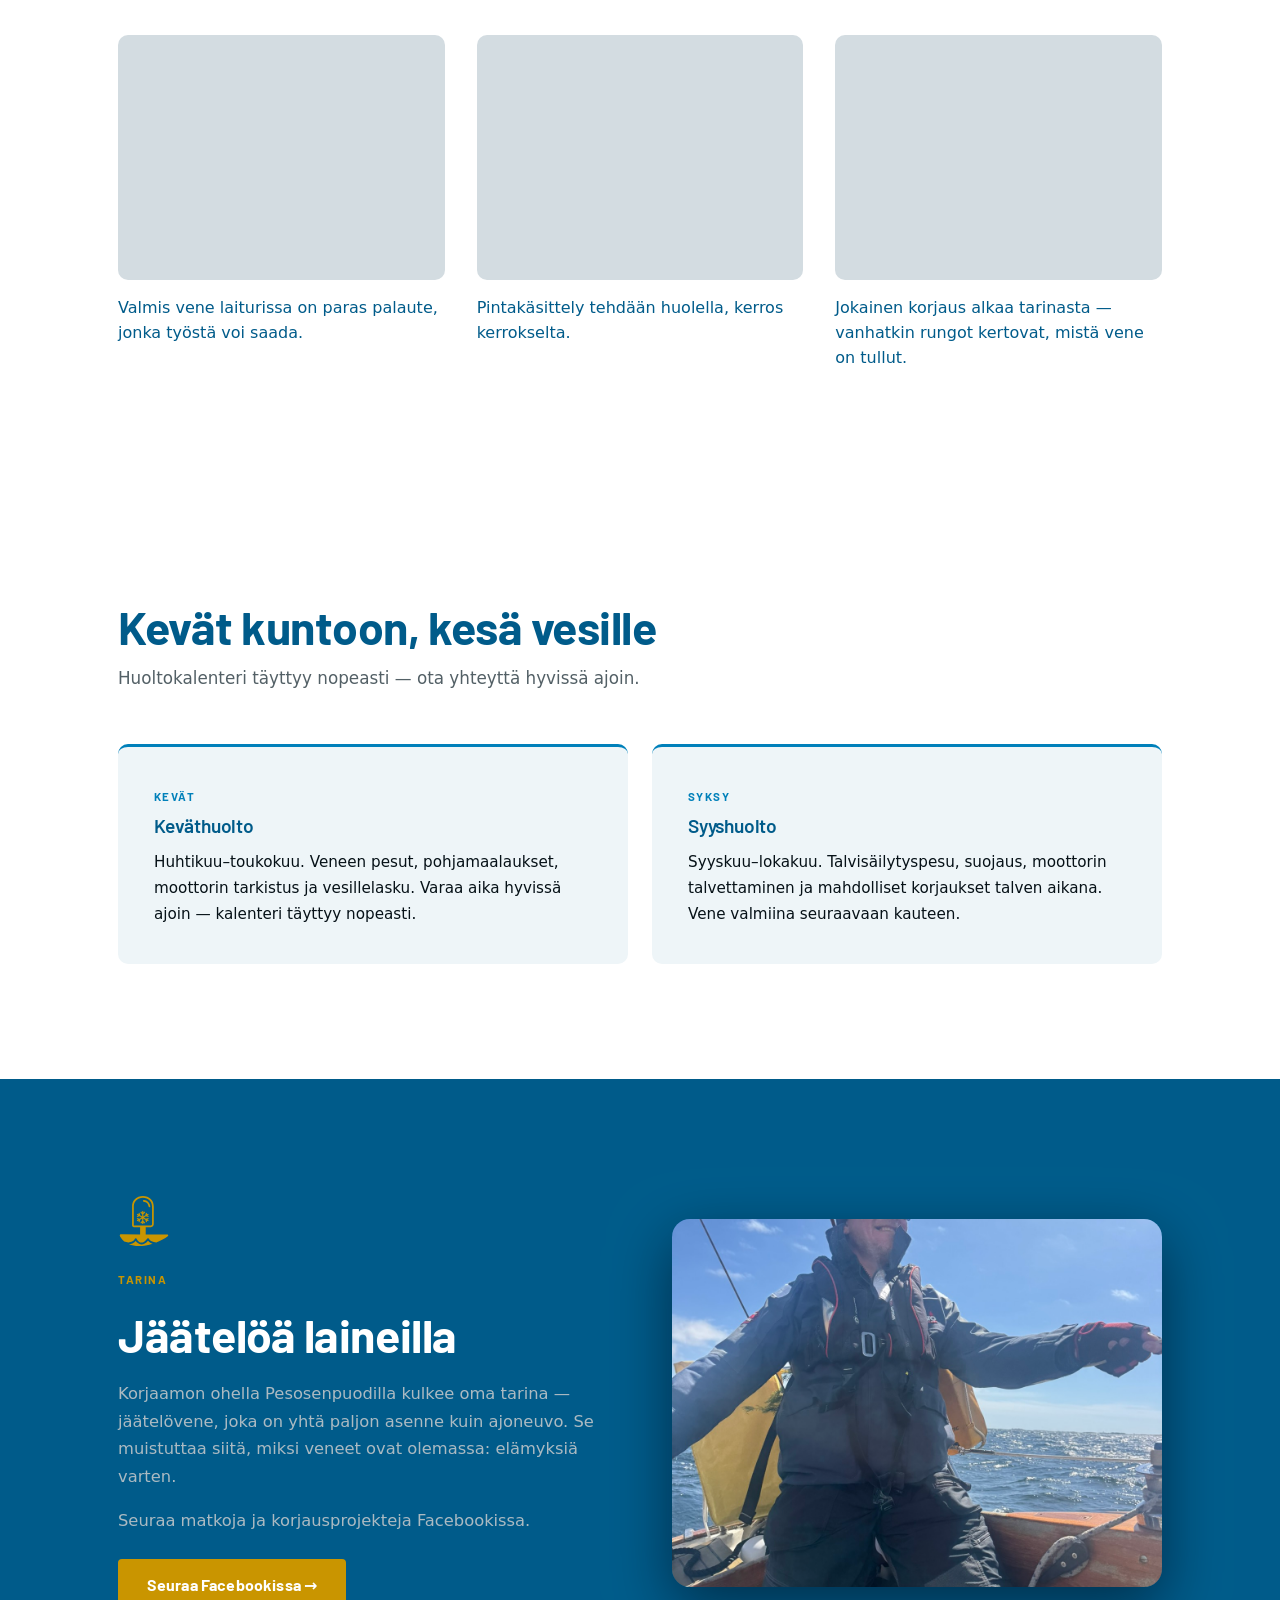
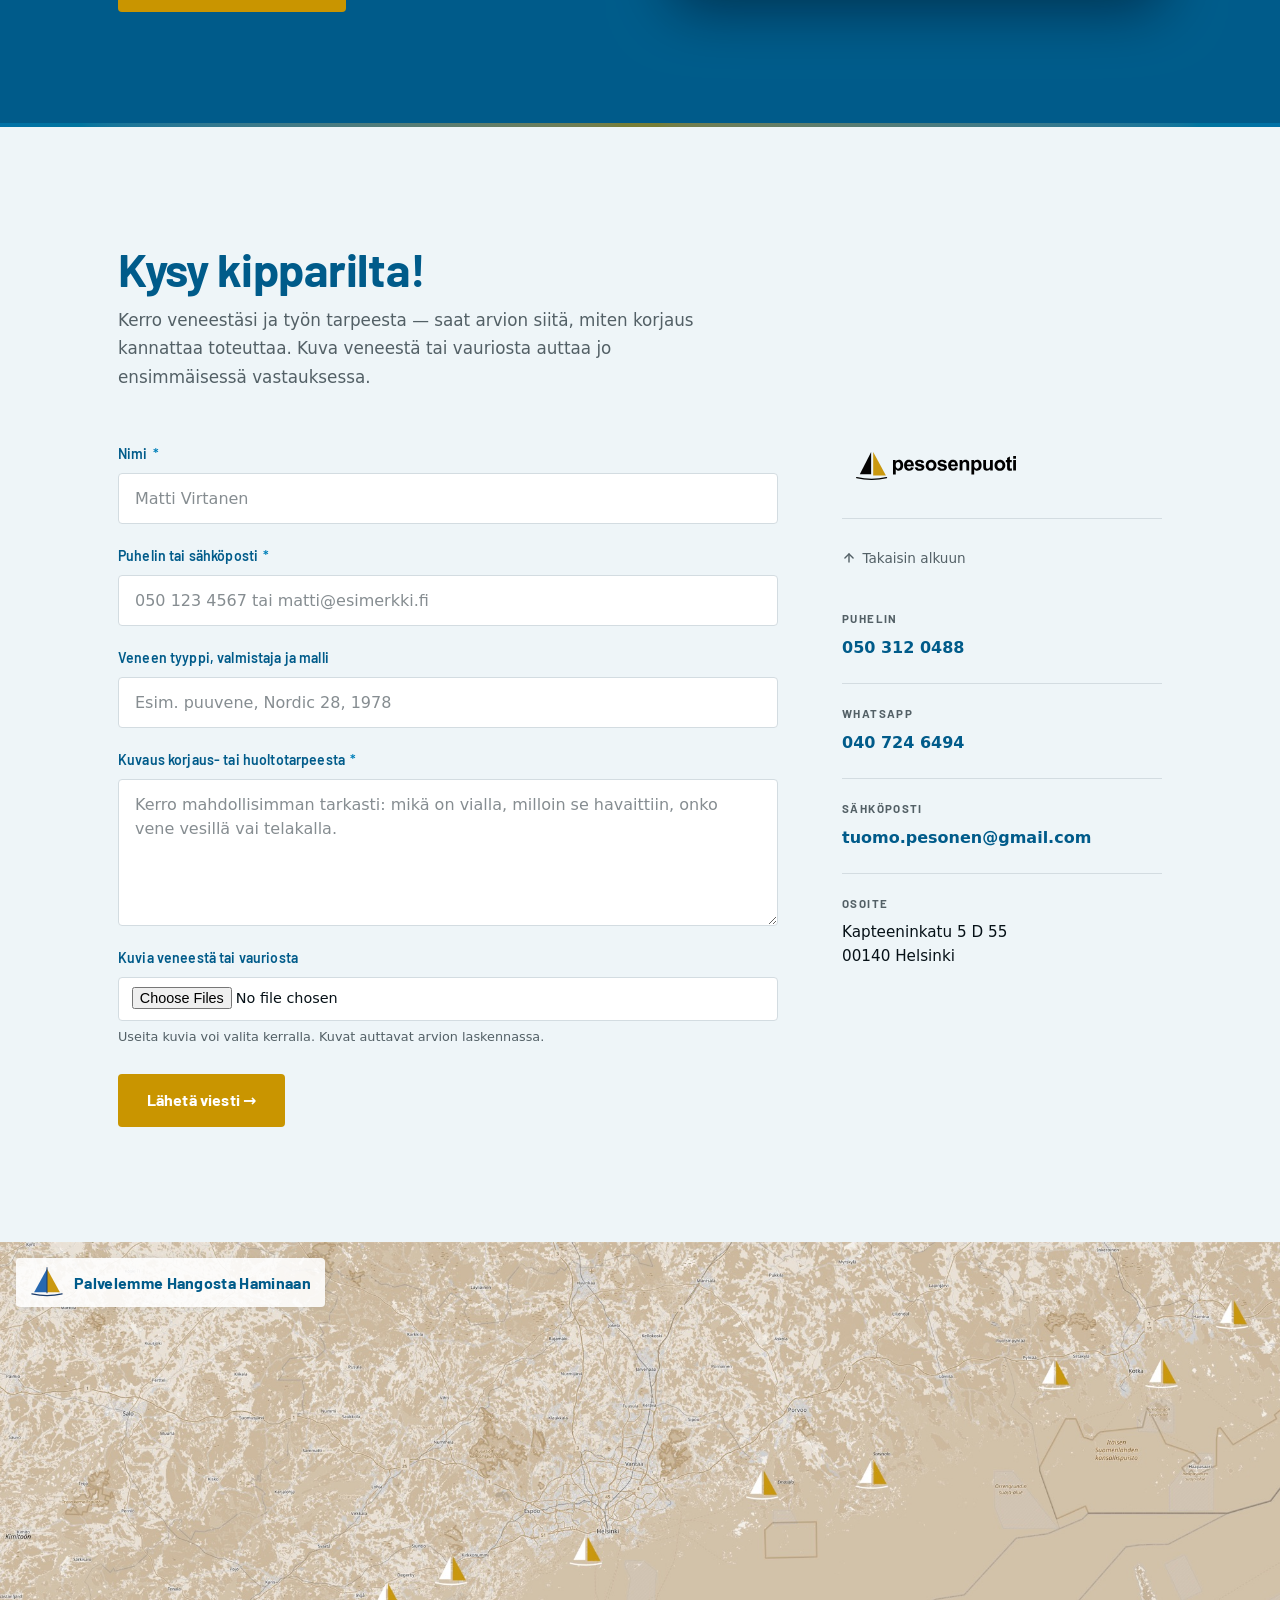
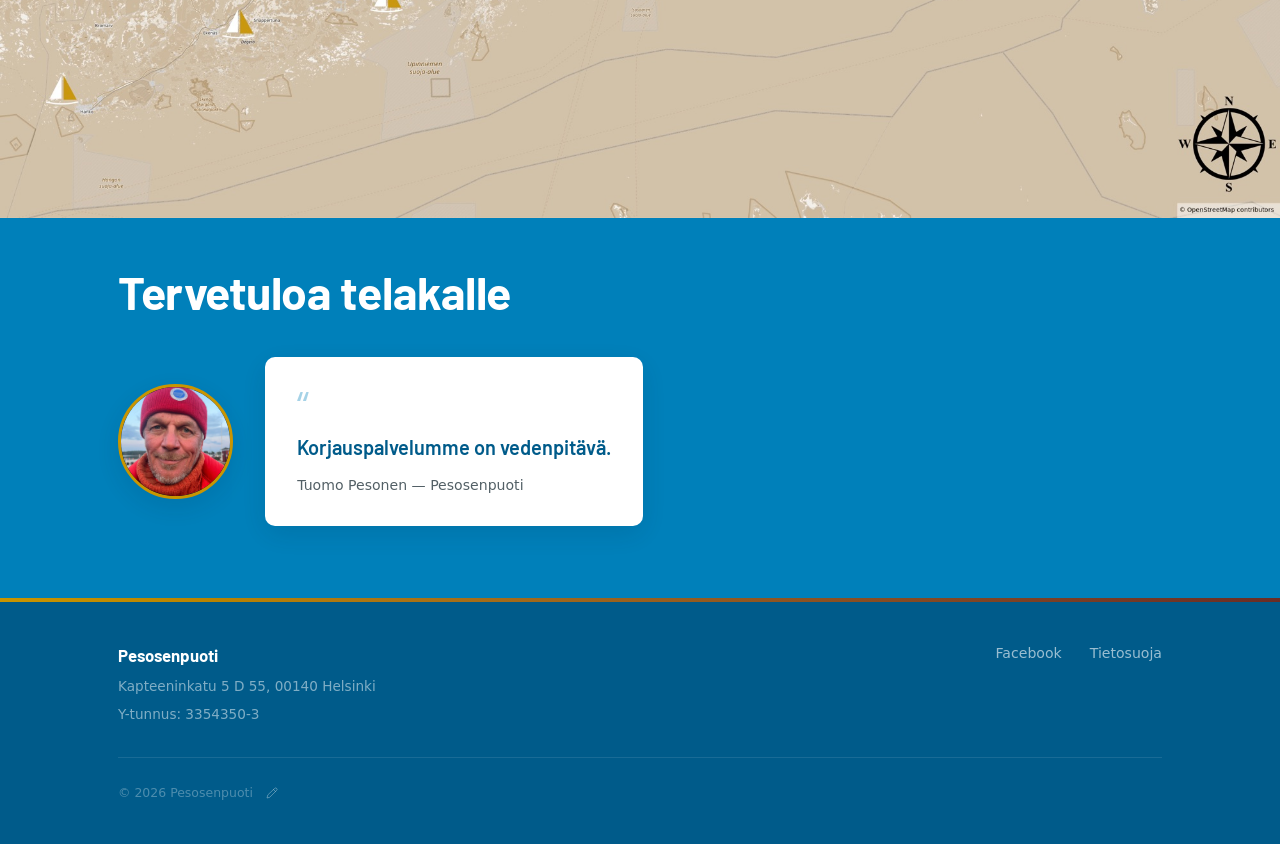
==== commit 4b2cb883: "Shrink uploads in the browser, delete replaced media only after publish - admin/shrink-image.js: pho" ====
--- a/index.html
+++ b/index.html
@@ -603,7 +603,7 @@
   <section class="telakalle" id="telakalle" aria-labelledby="telakalle-heading">
     <div class="telakalle__map" role="img" aria-label="Toiminta-alue: Hangosta Haminaan">
       <img
-        src="assets/uploads/images/map-logo-compass.png"
+        src="assets/uploads/images/map-logo-compass.jpg"
         alt="Merikartta Saaristomerestä — toiminta-alue ulottuu Hangosta Haminaan"
         loading="lazy"
         decoding="async"
--- a/style.css
+++ b/style.css
@@ -1547,7 +1547,7 @@
 .telakalle__map {
   position: relative;
   width: 100%;
-  aspect-ratio: 2966 / 1333; /* matches map-logo-compass.png so nothing is cropped off the sides */
+  aspect-ratio: 2966 / 1333; /* matches map-logo-compass.jpg so nothing is cropped off the sides */
   min-height: 200px;
   background: var(--color-rule);
   overflow: hidden;
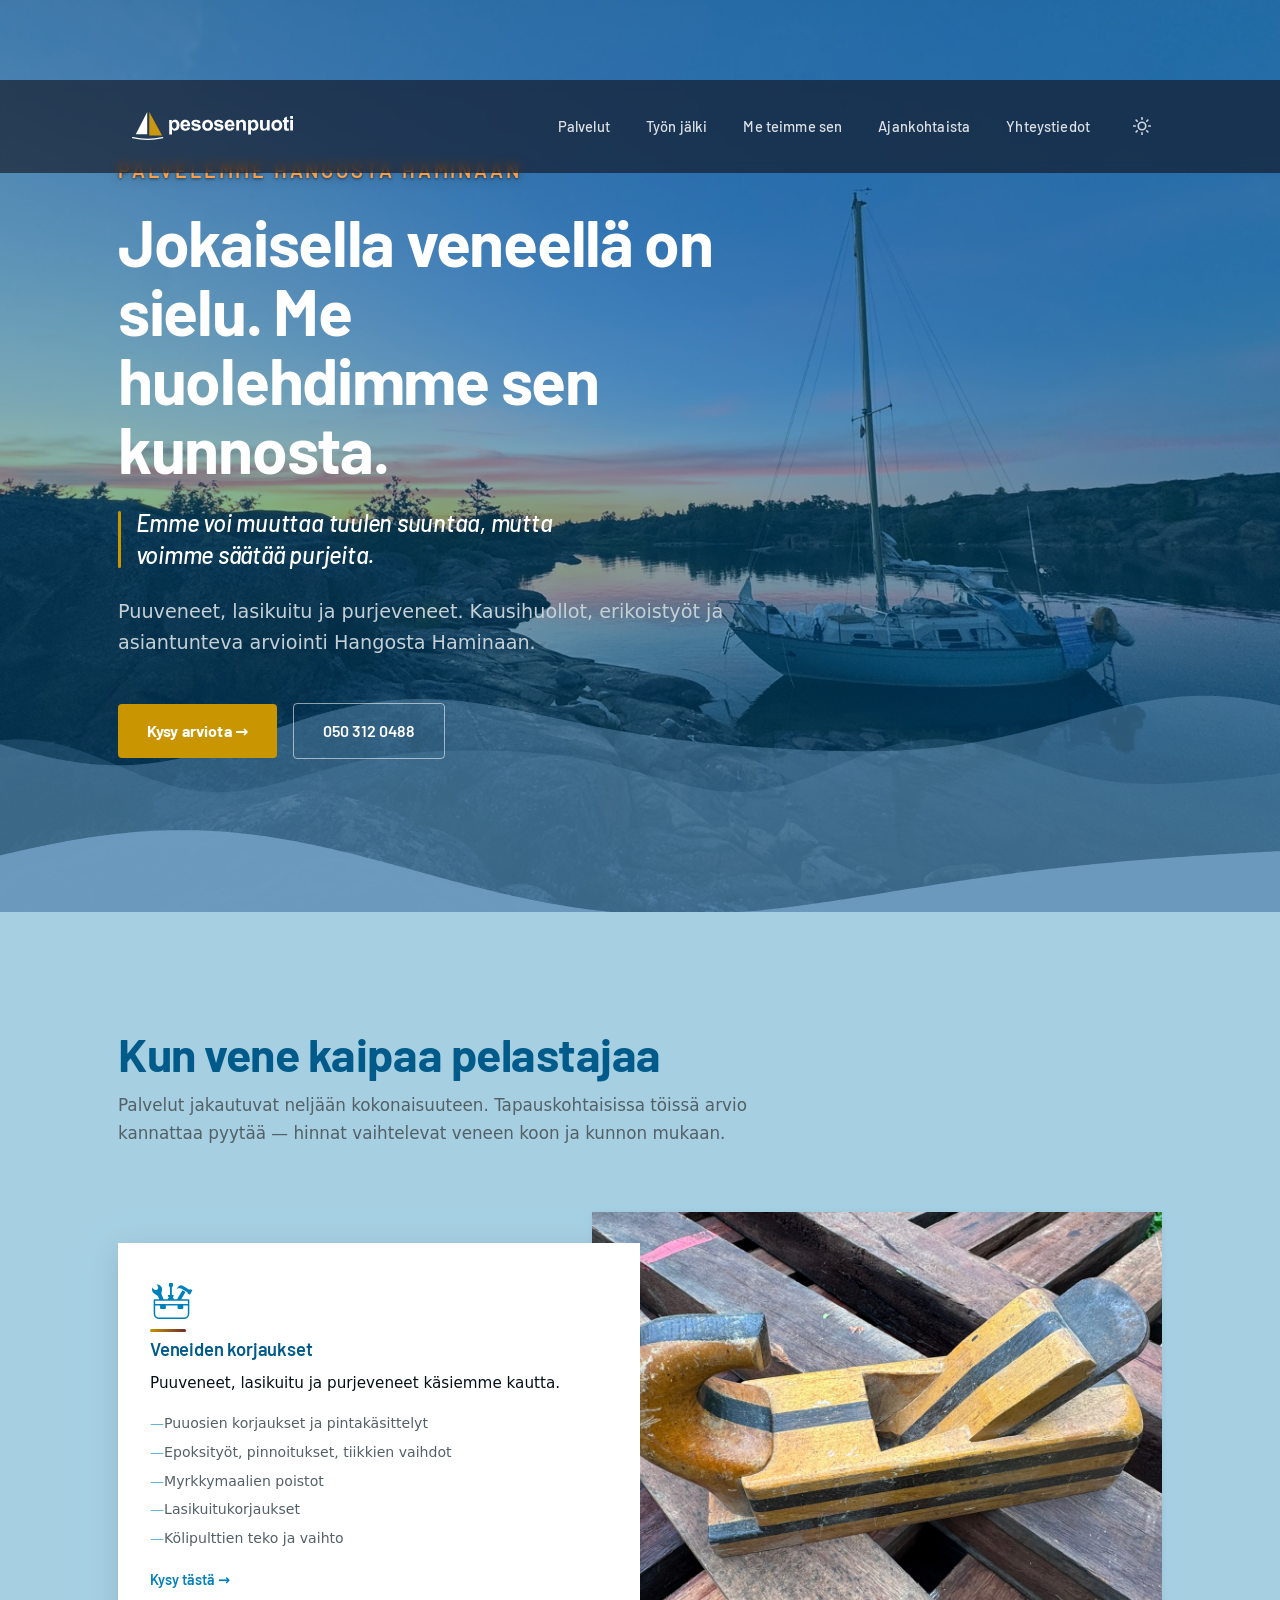
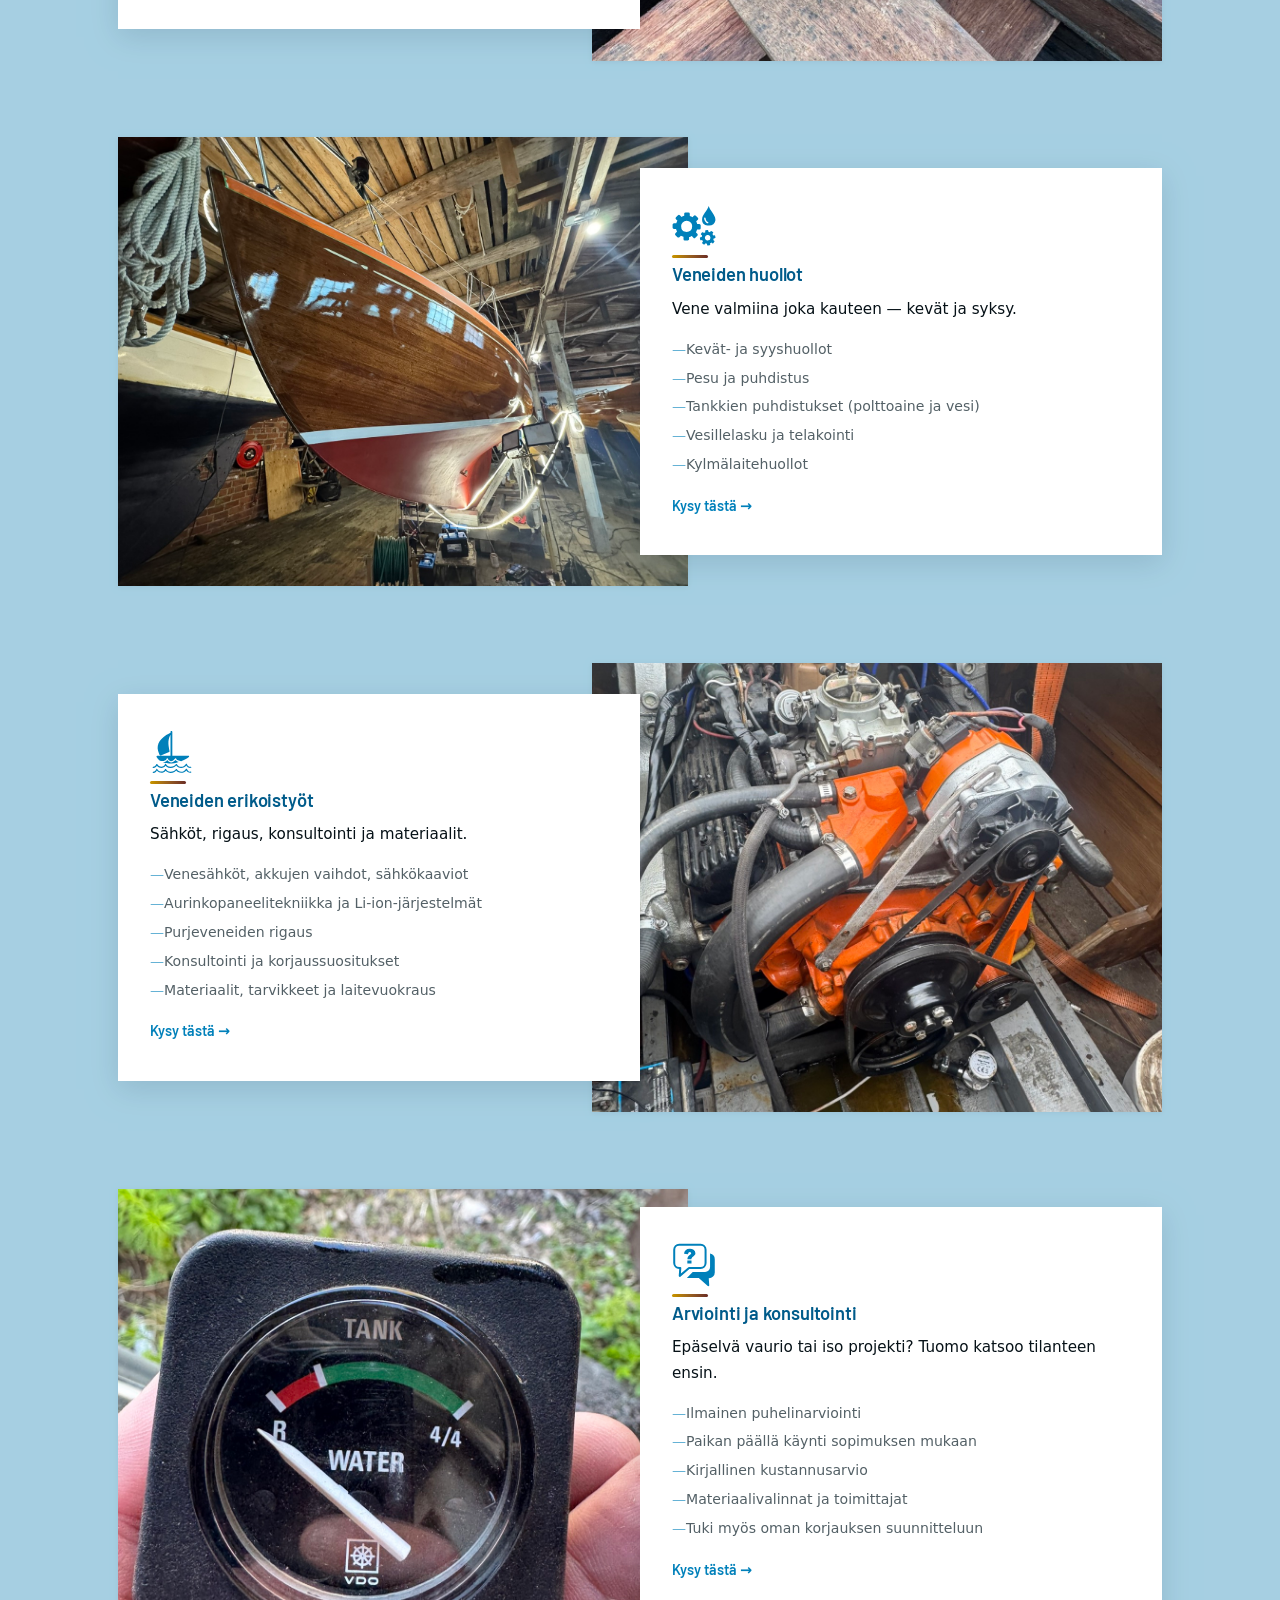
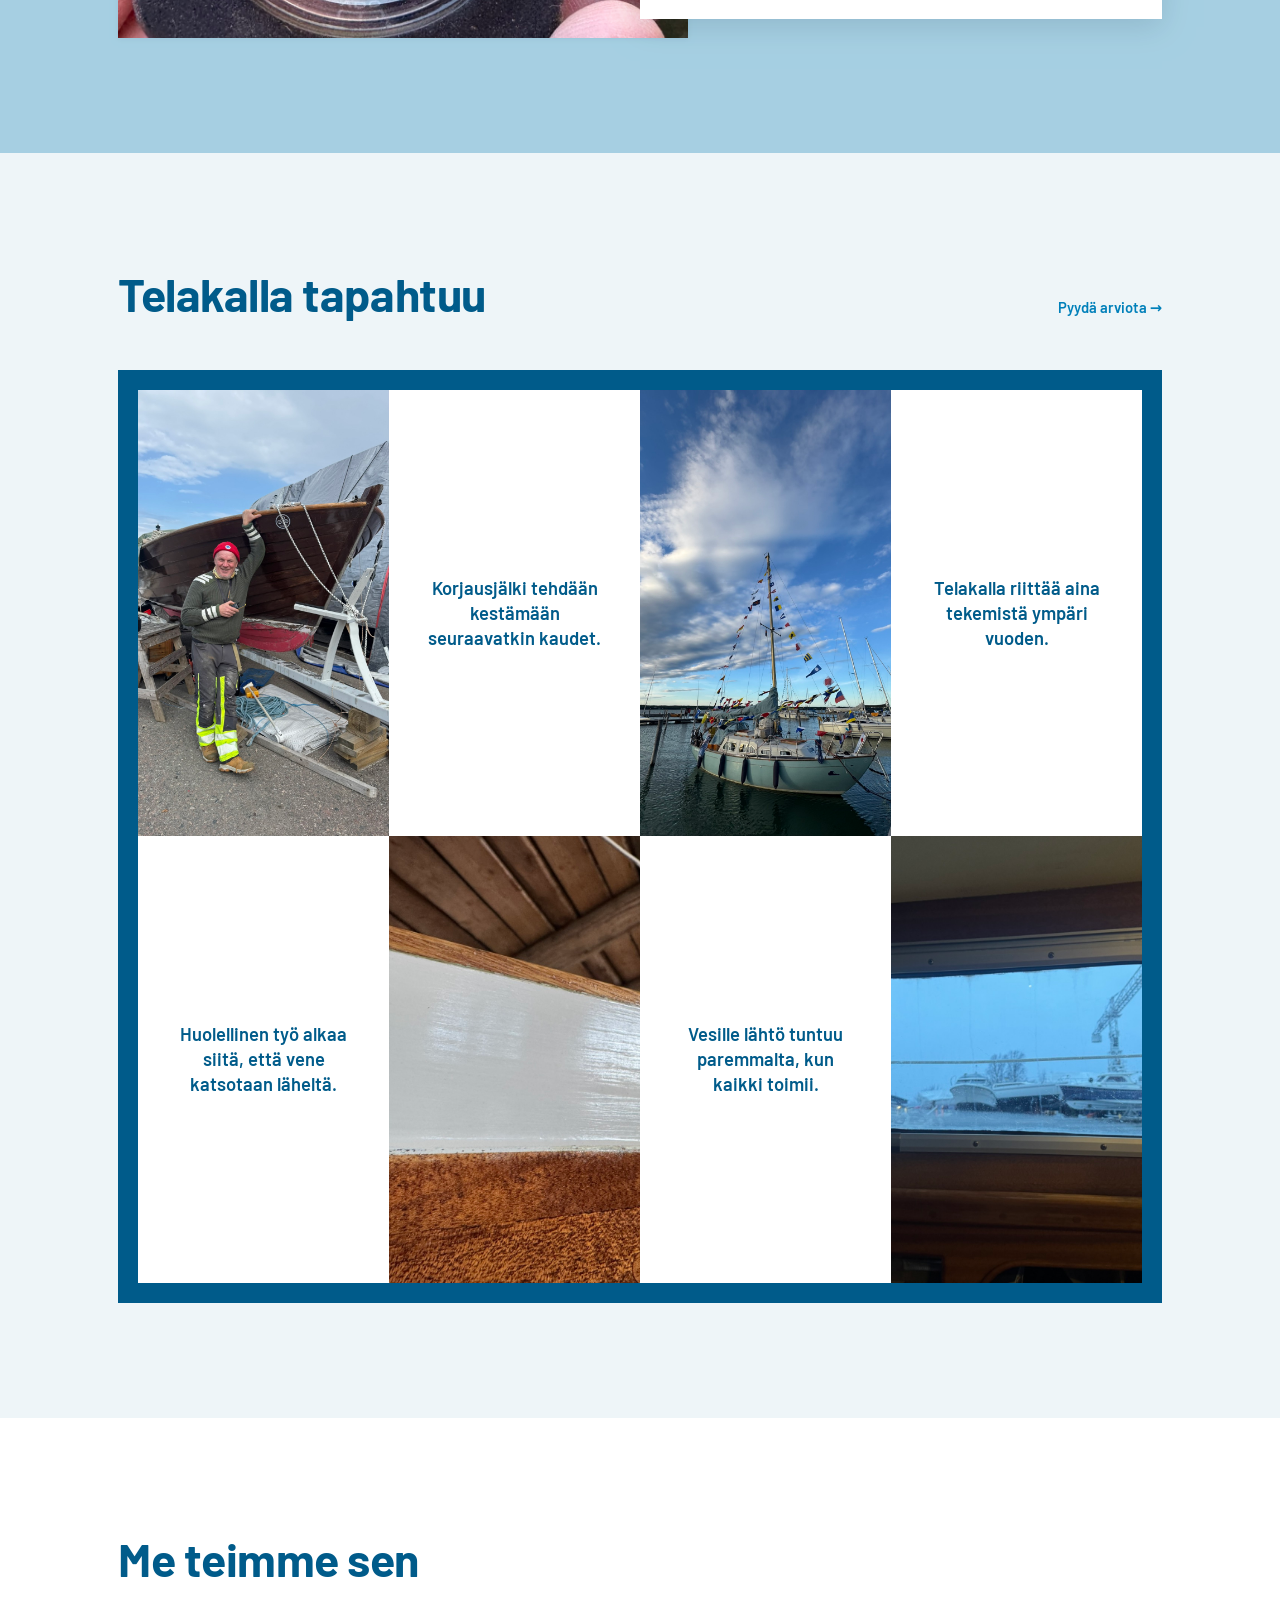
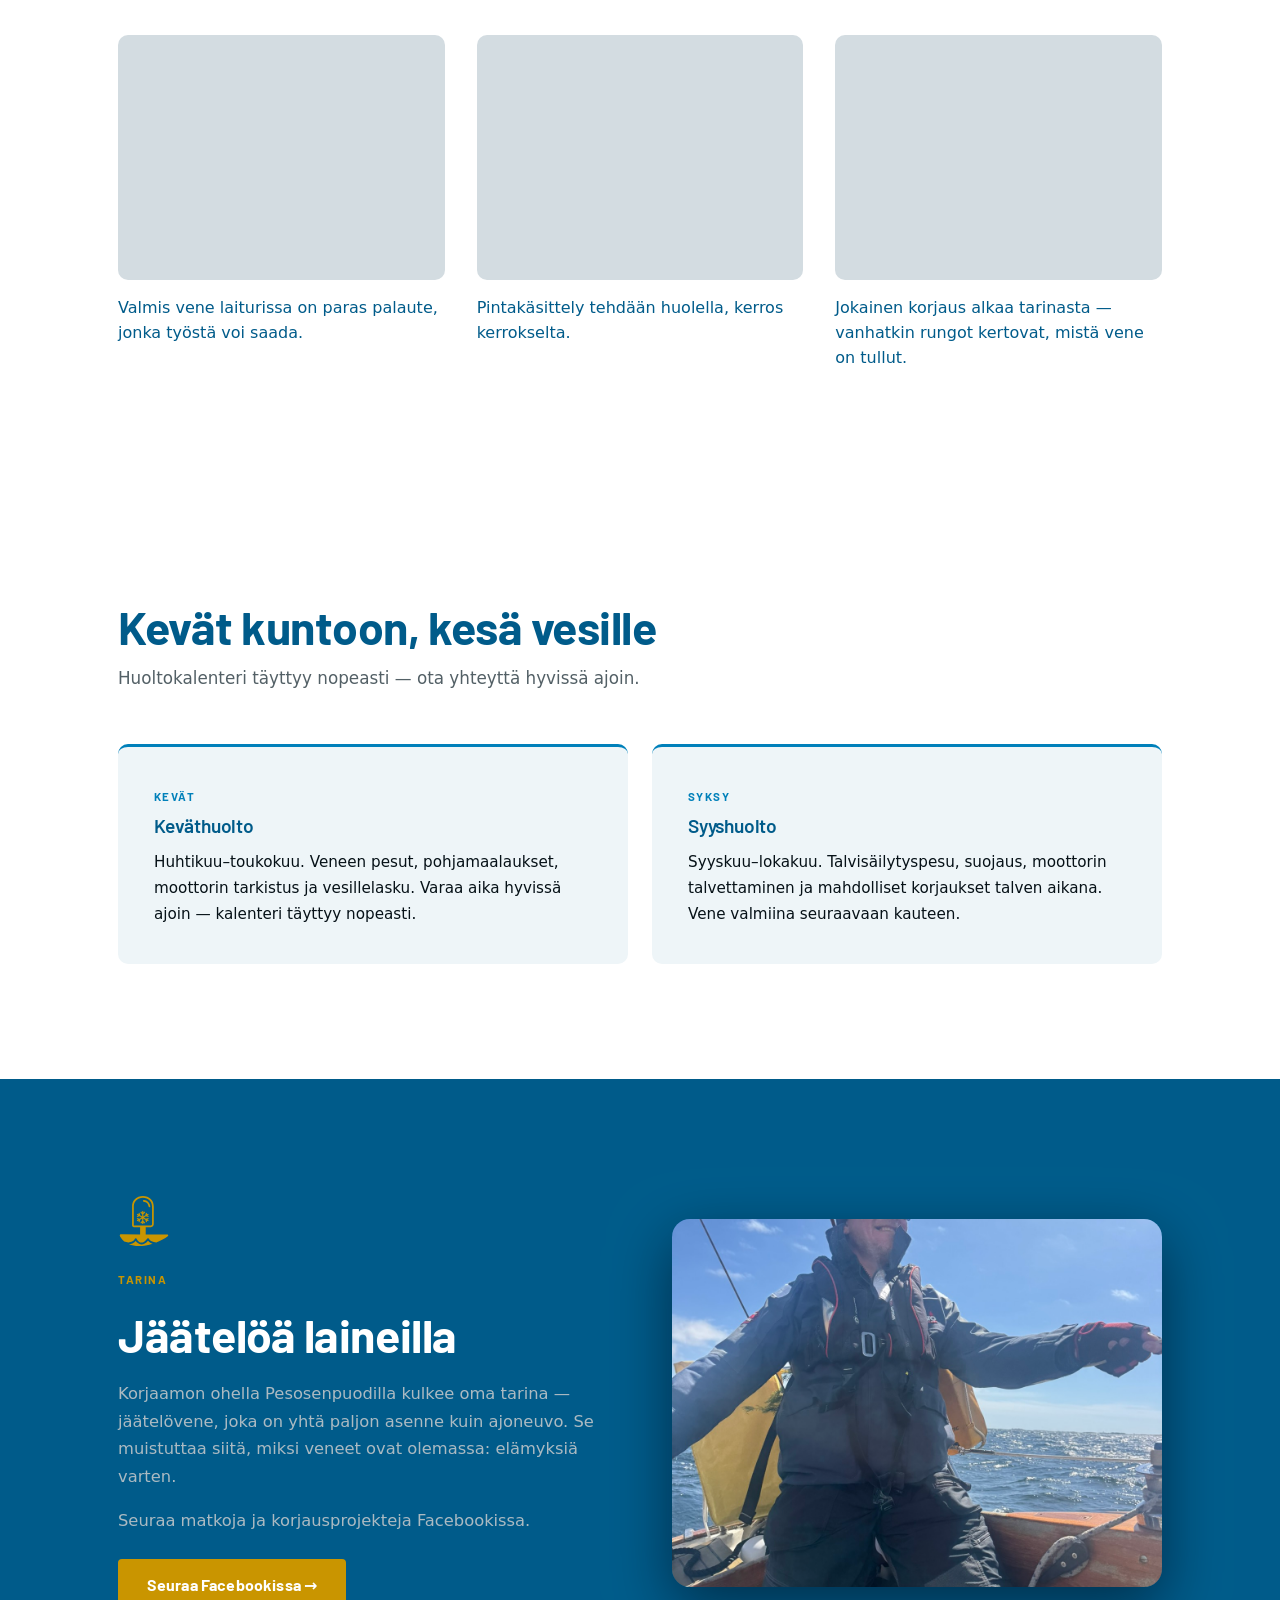
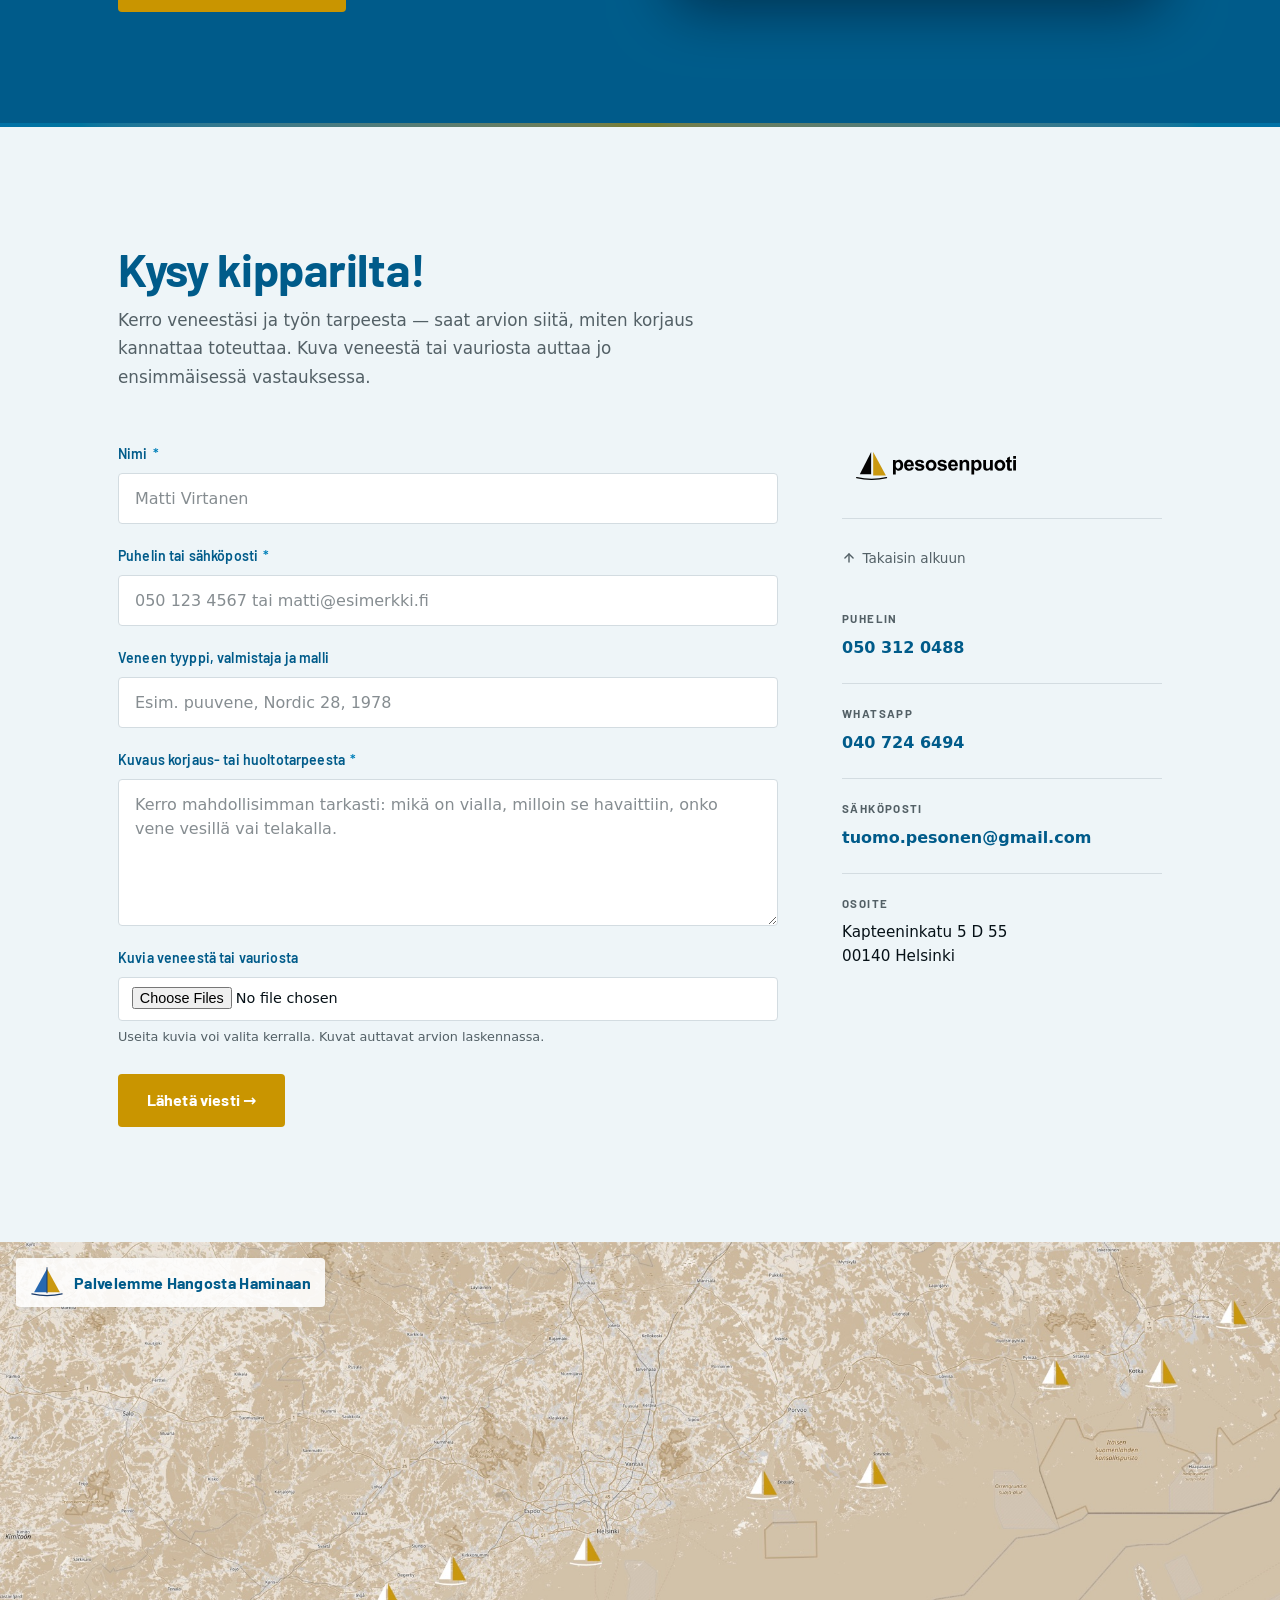
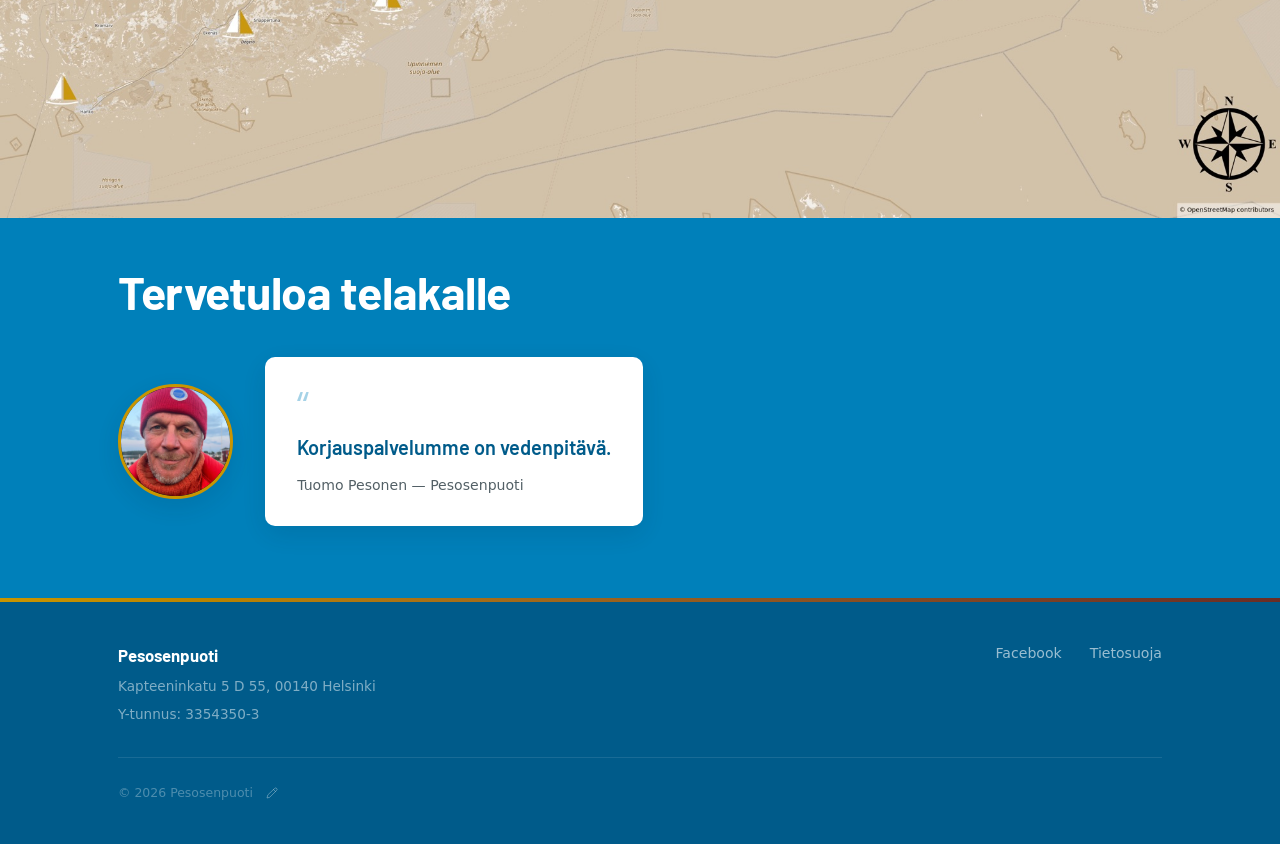
==== commit 82d2f175: "Let services and reference cards vary in number Services and "Me teimme sen" items are now 1-12 entr" ====
--- a/index.html
+++ b/index.html
@@ -165,7 +165,7 @@
         <article class="palvelut__row fade-in" style="--i:0" data-service-id="korjaukset">
           <div class="palvelu-card palvelu-card--service">
             <div class="palvelu-card__icon" aria-hidden="true">
-              <span class="palvelu-card__icon-img" style="--icon-src:url('assets/uploads/icons/veneen-korjaukset.svg')"></span>
+              <span class="palvelu-card__icon-img" data-content="icon" data-content-style="--icon-src" style="--icon-src:url('assets/uploads/icons/veneen-korjaukset.svg')"></span>
             </div>
             <!-- <div class="palvelu-card__num" aria-hidden="true">01</div> -->
             <h3>Veneiden korjaukset</h3>
@@ -194,7 +194,7 @@
         <article class="palvelut__row fade-in" style="--i:1" data-service-id="huollot">
           <div class="palvelu-card palvelu-card--service">
             <div class="palvelu-card__icon" aria-hidden="true">
-              <span class="palvelu-card__icon-img" style="--icon-src:url('assets/uploads/icons/veneen-huollot.svg')"></span>
+              <span class="palvelu-card__icon-img" data-content="icon" data-content-style="--icon-src" style="--icon-src:url('assets/uploads/icons/veneen-huollot.svg')"></span>
             </div>
             <!-- <div class="palvelu-card__num" aria-hidden="true">02</div> -->
             <h3>Veneiden huollot</h3>
@@ -222,7 +222,7 @@
         <article class="palvelut__row fade-in" style="--i:2" data-service-id="erikoistyot">
           <div class="palvelu-card palvelu-card--service">
             <div class="palvelu-card__icon" aria-hidden="true">
-              <span class="palvelu-card__icon-img" style="--icon-src:url('assets/uploads/icons/veneiden-erikoistyot.svg')"></span>
+              <span class="palvelu-card__icon-img" data-content="icon" data-content-style="--icon-src" style="--icon-src:url('assets/uploads/icons/veneiden-erikoistyot.svg')"></span>
             </div>
             <!-- div class="palvelu-card__num" aria-hidden="true">03</div> -->
             <h3>Veneiden erikoistyöt</h3>
@@ -251,7 +251,7 @@
         <article class="palvelut__row fade-in" style="--i:3" data-service-id="arviointi">
           <div class="palvelu-card palvelu-card--service">
             <div class="palvelu-card__icon" aria-hidden="true">
-              <span class="palvelu-card__icon-img" style="--icon-src:url('assets/uploads/icons/arviointi-ja-konsultointi.svg')"></span>
+              <span class="palvelu-card__icon-img" data-content="icon" data-content-style="--icon-src" style="--icon-src:url('assets/uploads/icons/arviointi-ja-konsultointi.svg')"></span>
             </div>
 
             <h3>Arviointi ja konsultointi</h3>
@@ -340,37 +340,37 @@
       </header>
 
       <div class="referenssit__grid">
-        <article class="referenssit__item fade-in" style="--i:0">
-          <figure class="referenssit__window" data-content="reference.items.0.mediaAlt" data-content-attr="alt">
+        <article class="referenssit__item fade-in" style="--i:0" data-reference-item>
+          <figure class="referenssit__window">
             <video
-              src="assets/uploads/videos/venesatama.mp4" data-content="reference.items.0.media" data-content-attr="src" data-image-settings="reference.items.0.imageSettings"
+              src="assets/uploads/videos/venesatama.mp4" data-content="media" data-content-attr="src" data-content-alt="mediaAlt" data-image-settings="imageSettings"
               aria-label="Puuvene Aura laiturissa satamassa"
               muted loop playsinline autoplay preload="metadata"
             ></video>
           </figure>
-          <p class="referenssit__story" data-content="reference.items.0.story">Valmis vene laiturissa on paras palaute, jonka työstä voi saada.</p>
-        </article>
-
-        <article class="referenssit__item fade-in" style="--i:1">
-          <figure class="referenssit__window" data-content="reference.items.1.mediaAlt" data-content-attr="alt">
+          <p class="referenssit__story" data-content="story">Valmis vene laiturissa on paras palaute, jonka työstä voi saada.</p>
+        </article>
+
+        <article class="referenssit__item fade-in" style="--i:1" data-reference-item>
+          <figure class="referenssit__window">
             <video
-              src="assets/uploads/videos/maalaus.mp4" data-content="reference.items.1.media" data-content-attr="src" data-image-settings="reference.items.1.imageSettings"
+              src="assets/uploads/videos/maalaus.mp4" data-content="media" data-content-attr="src" data-content-alt="mediaAlt" data-image-settings="imageSettings"
               aria-label="Veneen rungon maalaustyötä telakalla"
               muted loop playsinline autoplay preload="metadata"
             ></video>
           </figure>
-          <p class="referenssit__story" data-content="reference.items.1.story">Pintakäsittely tehdään huolella, kerros kerrokselta.</p>
-        </article>
-
-        <article class="referenssit__item fade-in" style="--i:2">
-          <figure class="referenssit__window" data-content="reference.items.2.mediaAlt" data-content-attr="alt">
+          <p class="referenssit__story" data-content="story">Pintakäsittely tehdään huolella, kerros kerrokselta.</p>
+        </article>
+
+        <article class="referenssit__item fade-in" style="--i:2" data-reference-item>
+          <figure class="referenssit__window">
             <video
-              src="assets/uploads/videos/puutavaran-purku.mp4" data-content="reference.items.2.media" data-content-attr="src" data-image-settings="reference.items.2.imageSettings"
+              src="assets/uploads/videos/puutavaran-purku.mp4" data-content="media" data-content-attr="src" data-content-alt="mediaAlt" data-image-settings="imageSettings"
               aria-label="Tuomo Pesonen tarkastaa vanhaa venehylkyä saaristossa"
               muted loop playsinline autoplay preload="metadata"
             ></video>
           </figure>
-          <p class="referenssit__story" data-content="reference.items.2.story">Jokainen korjaus alkaa tarinasta — vanhatkin rungot kertovat, mistä vene on tullut.</p>
+          <p class="referenssit__story" data-content="story">Jokainen korjaus alkaa tarinasta — vanhatkin rungot kertovat, mistä vene on tullut.</p>
         </article>
       </div>
     </div>
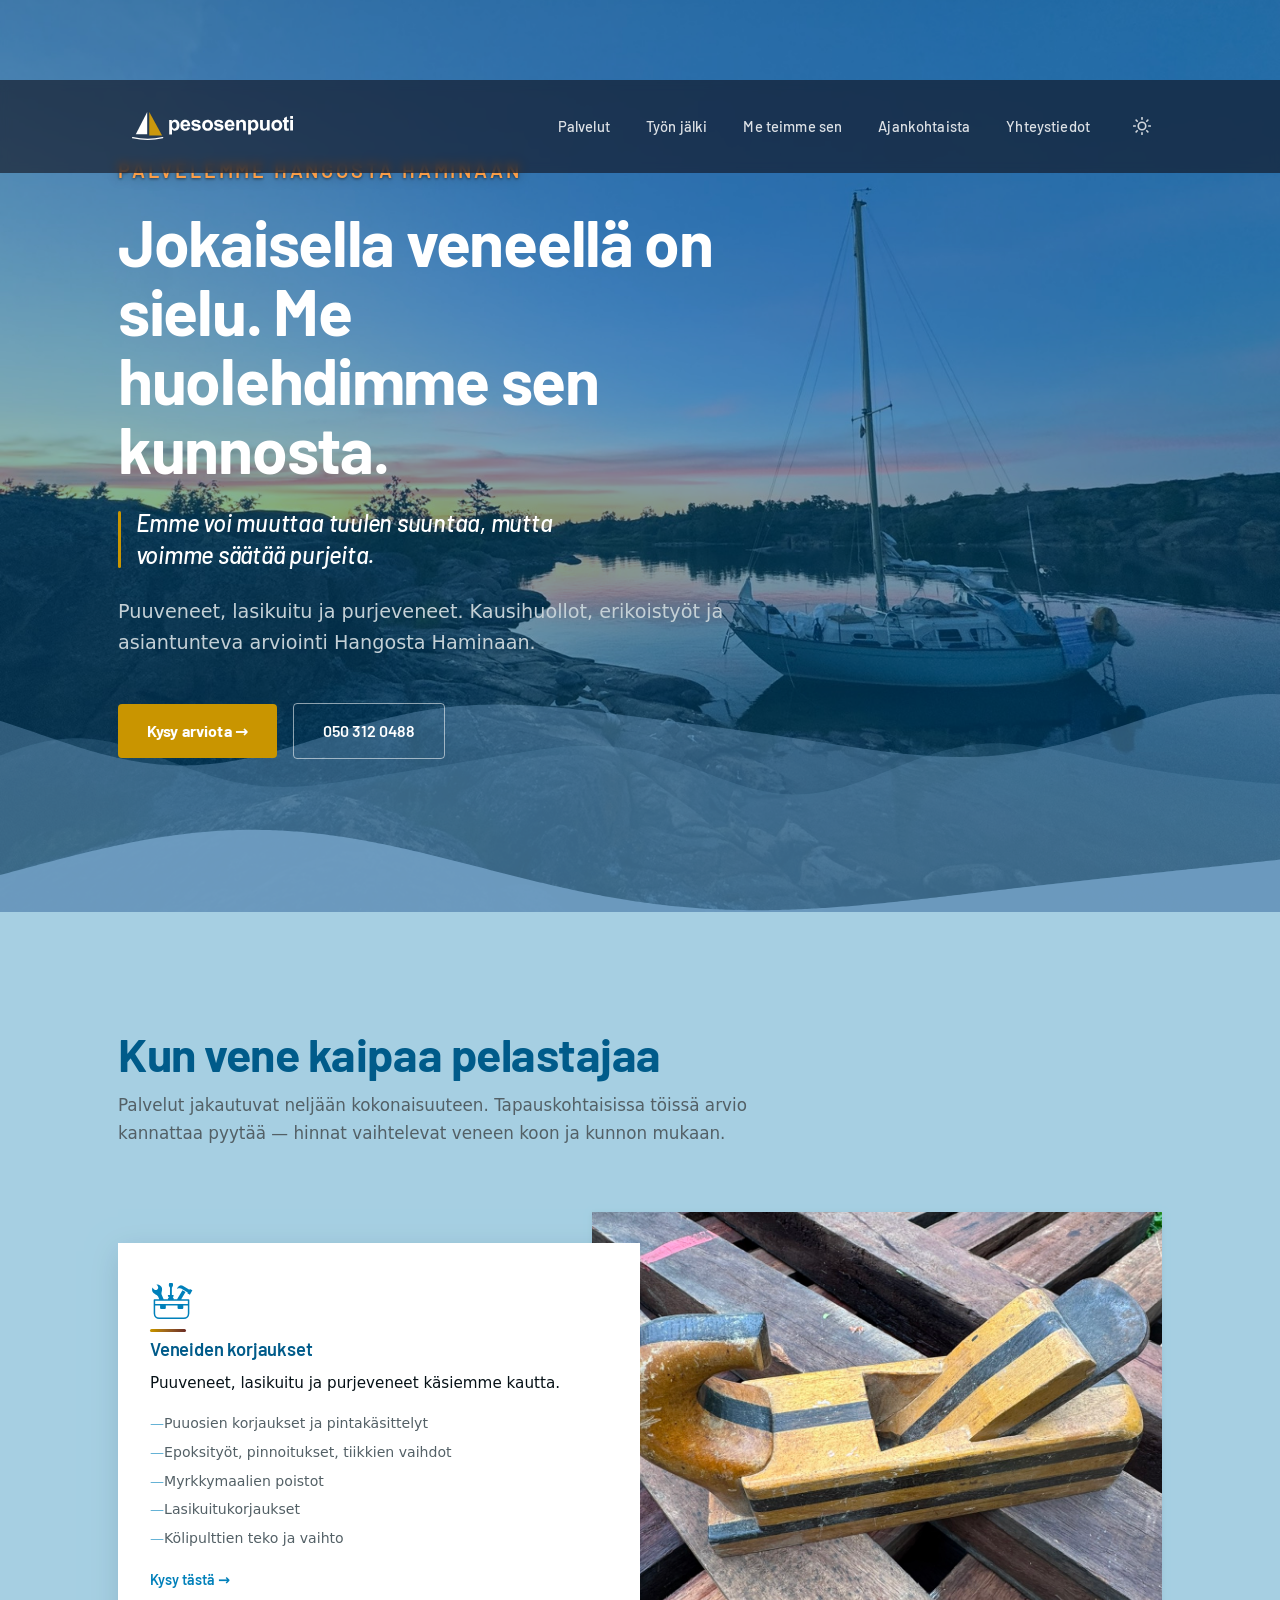
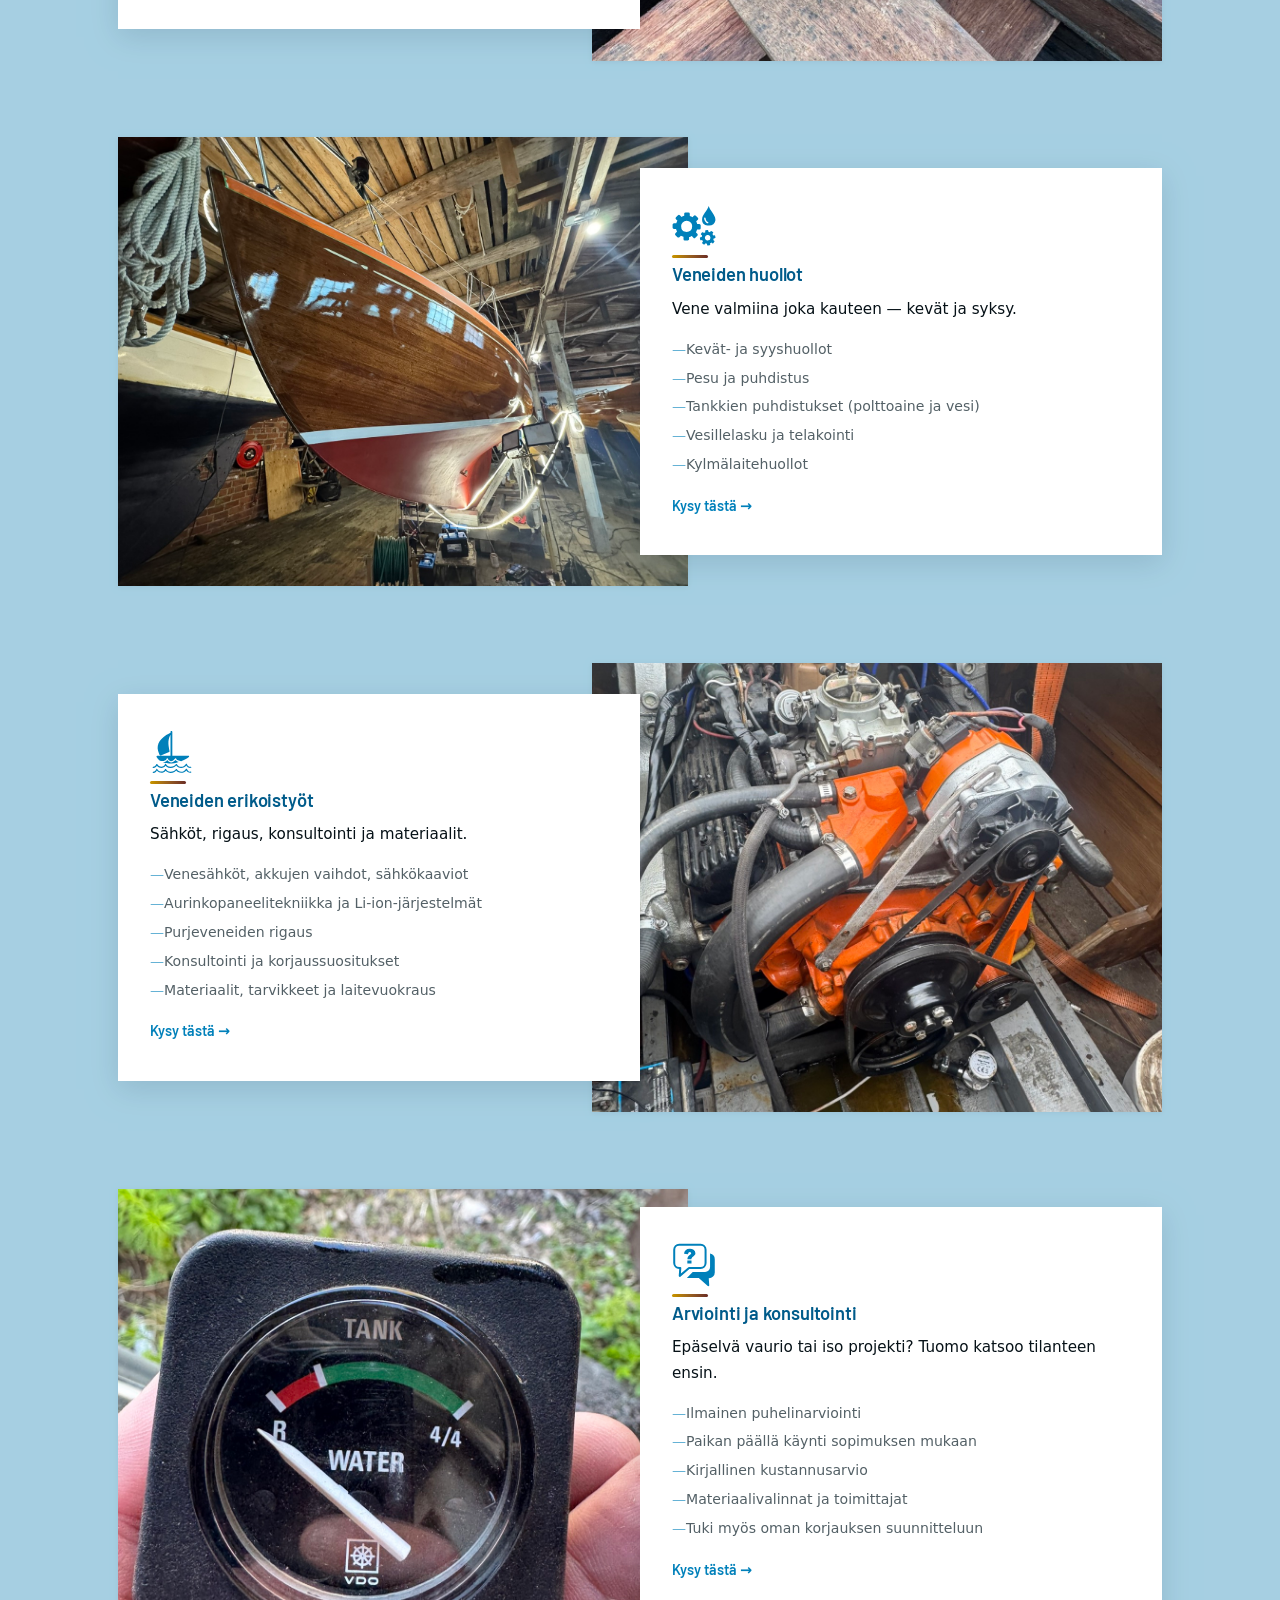
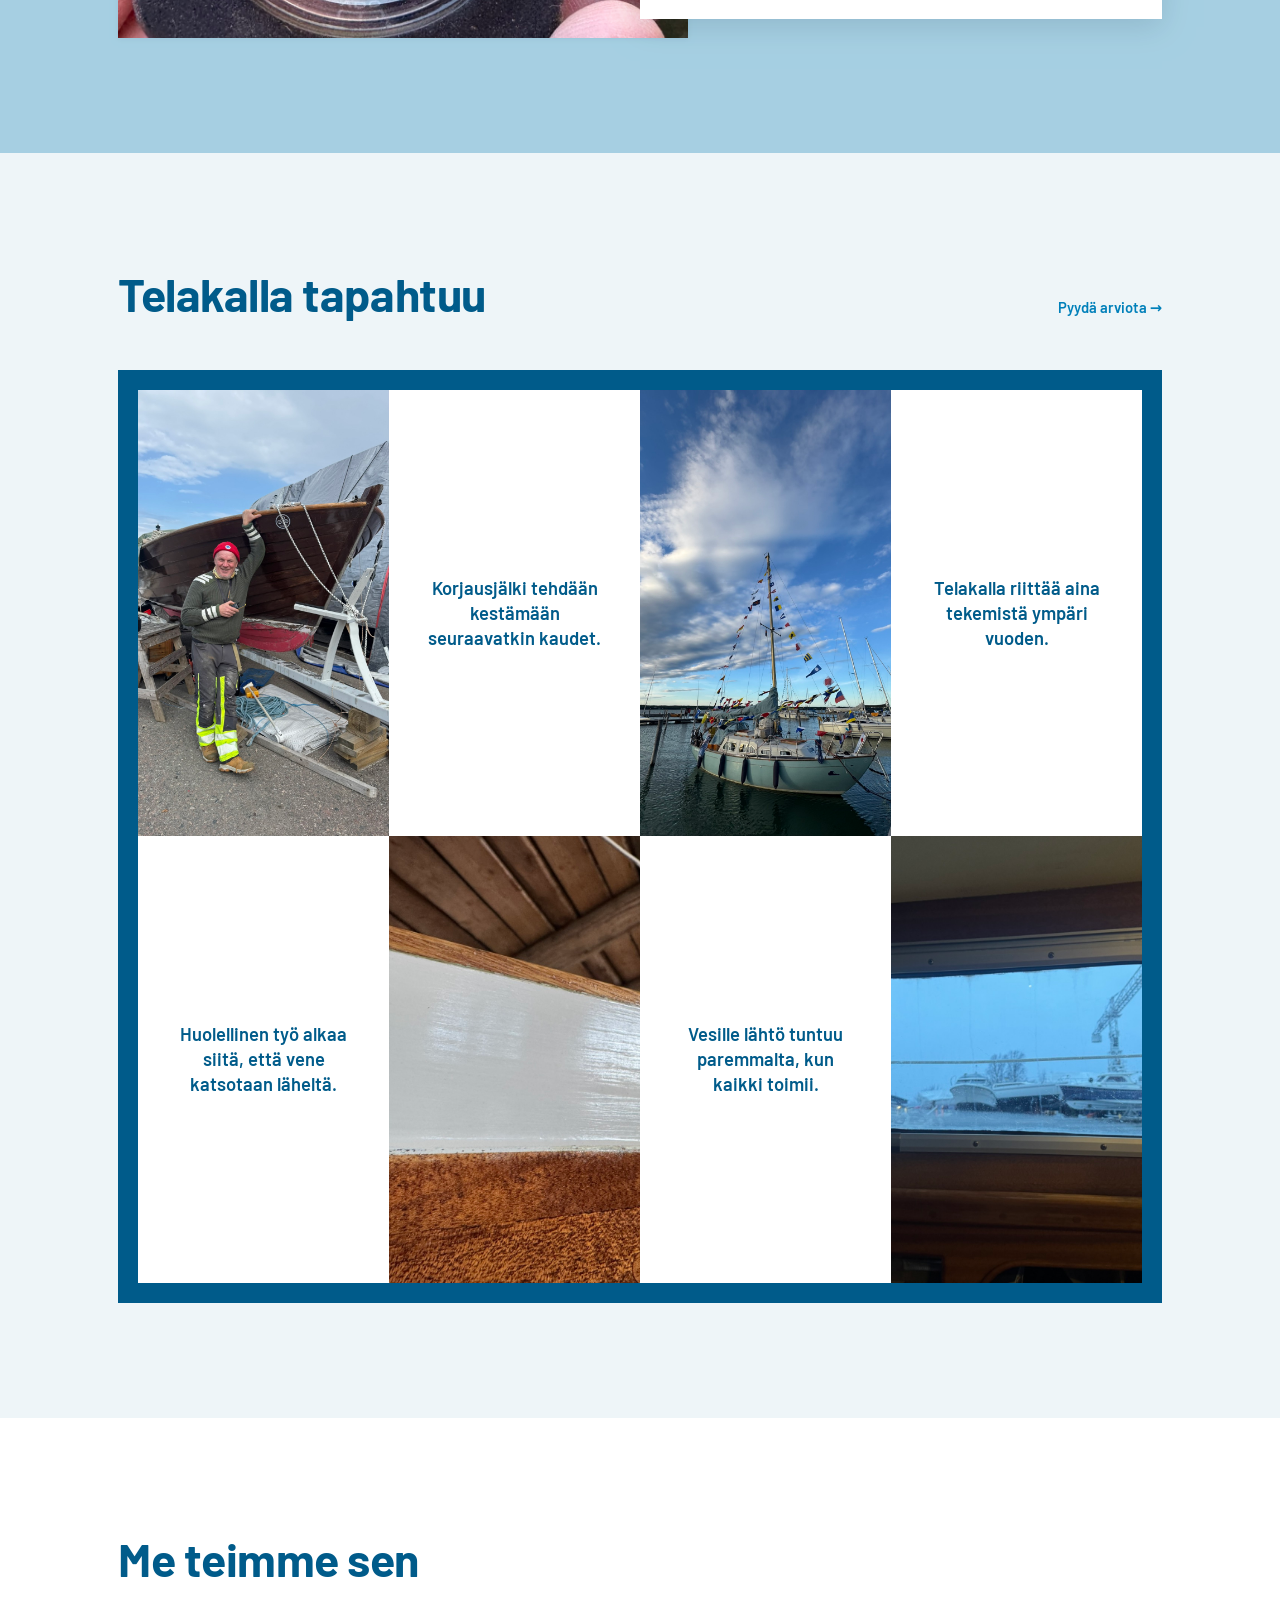
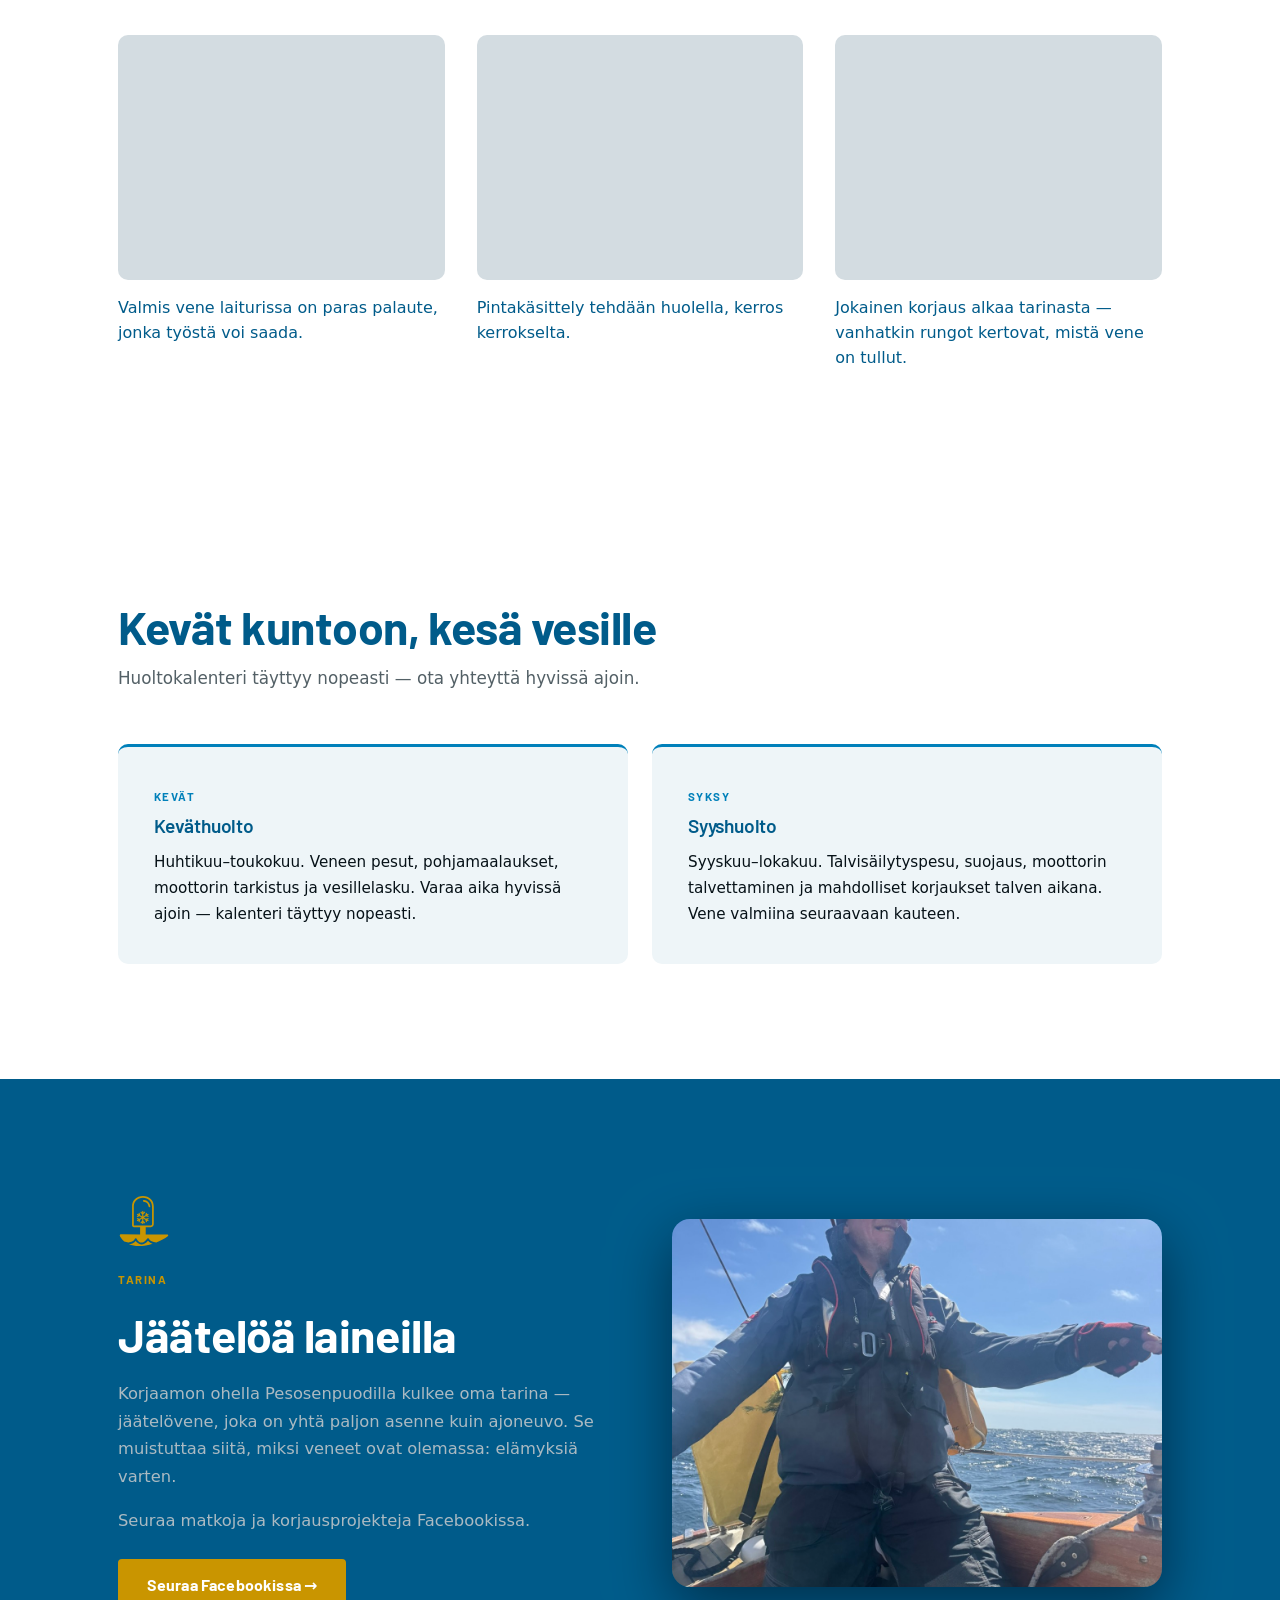
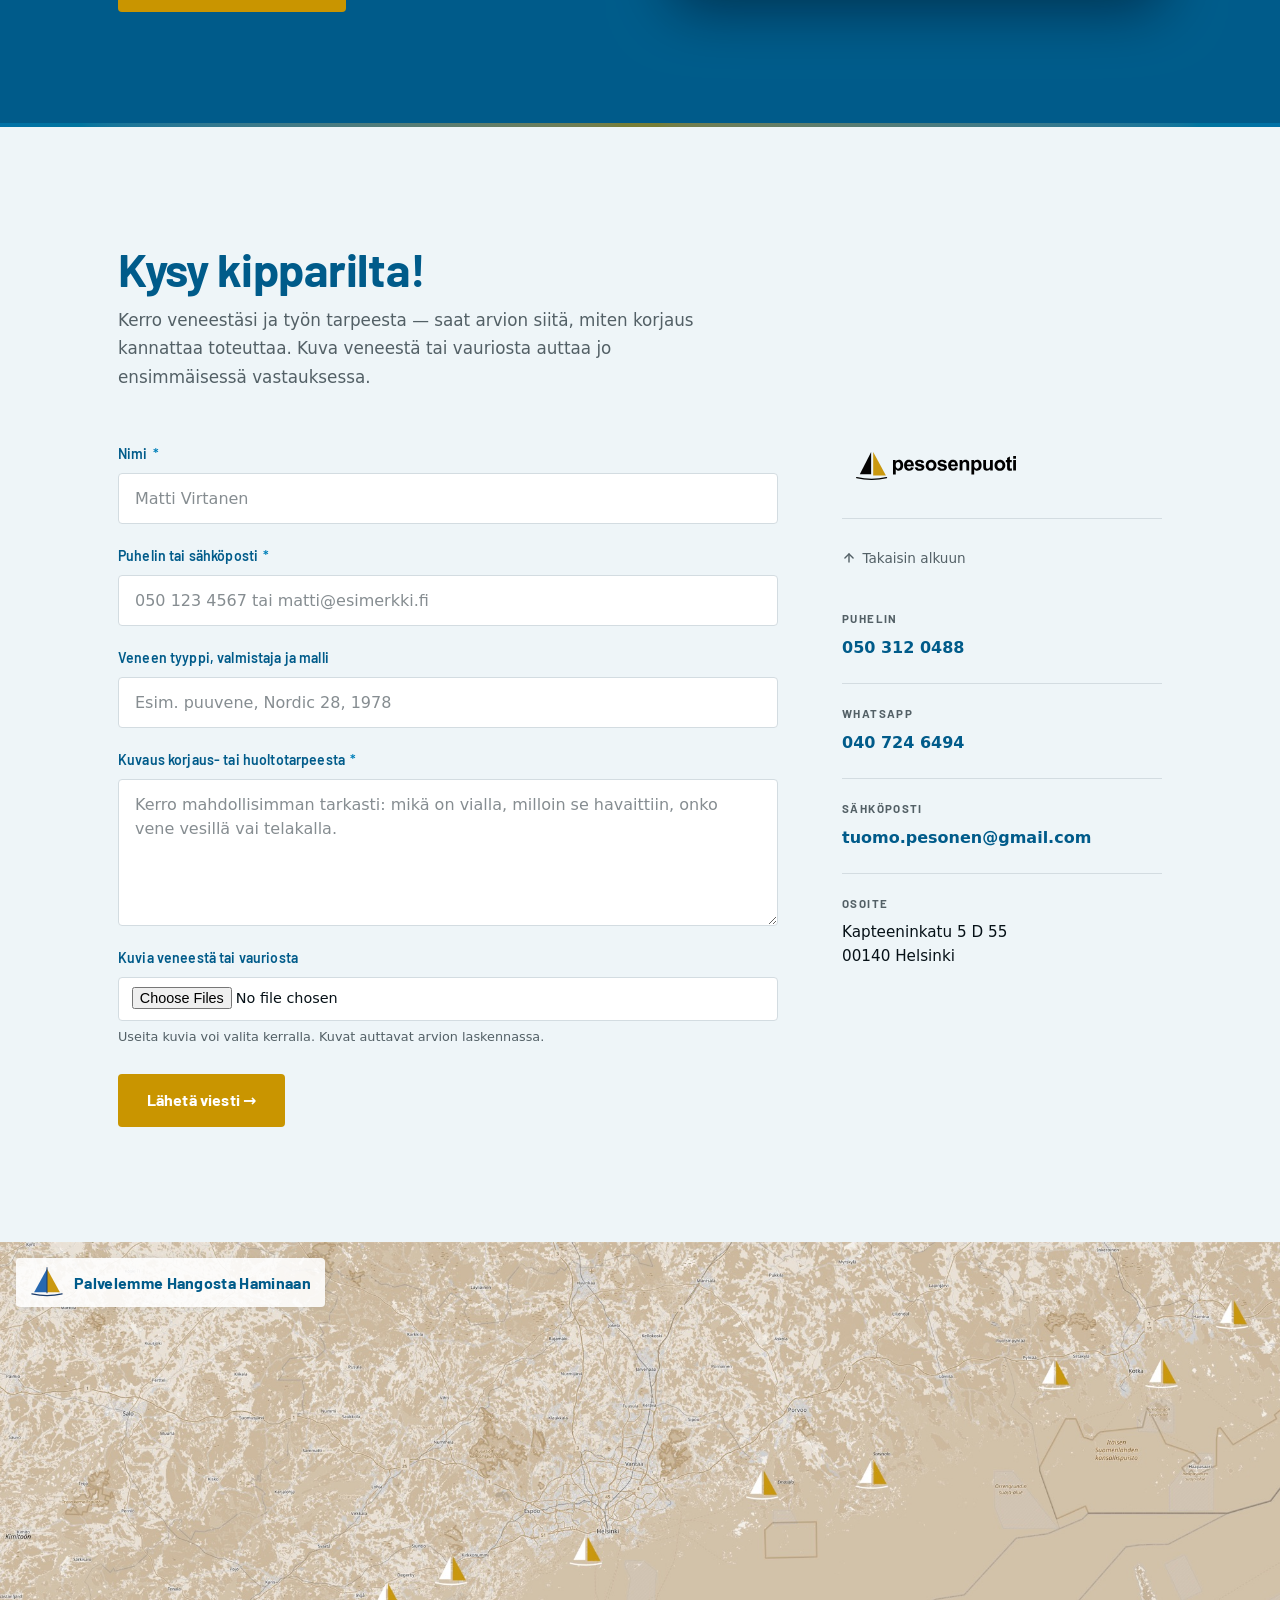
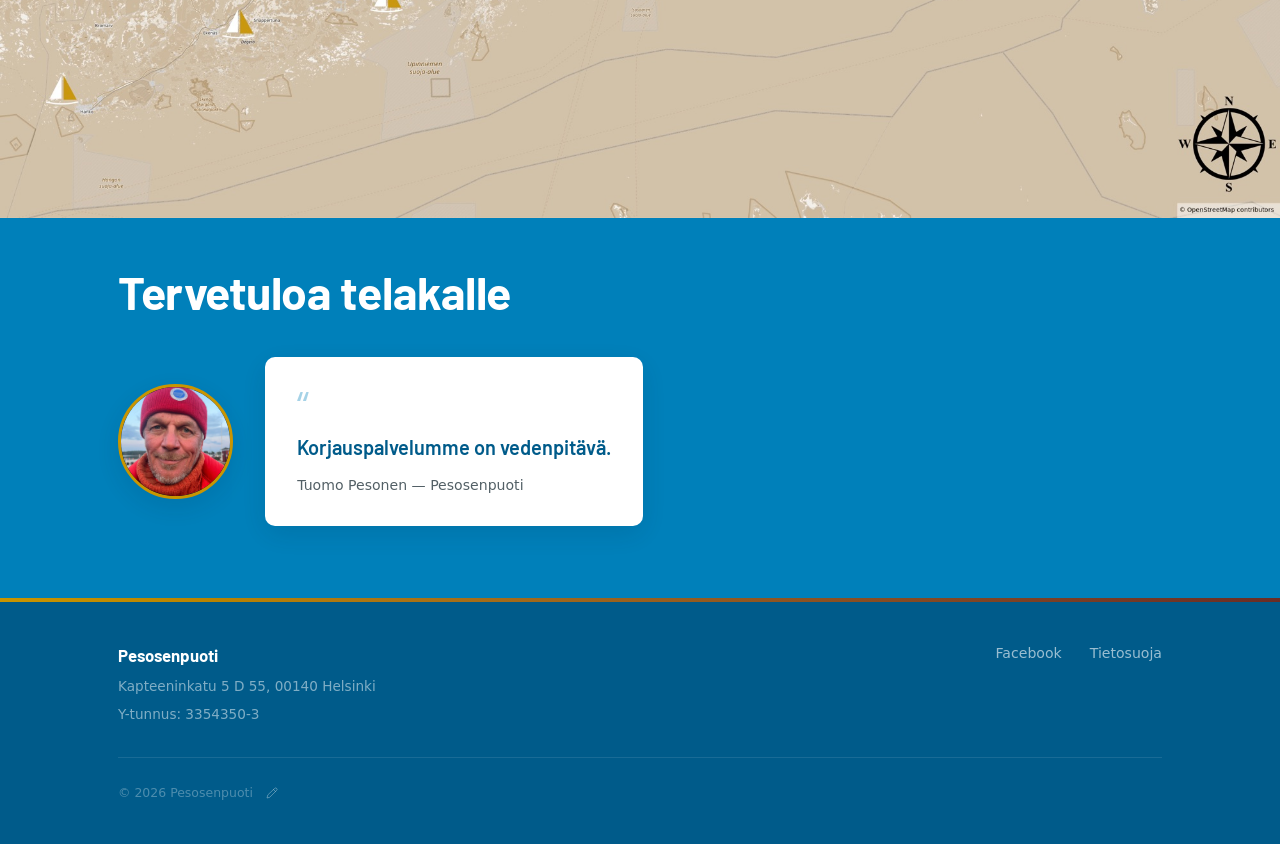
==== commit 1db15e56: "Add on-page edit mode with duplicable service and reference cards Opening the site with ?muokkaa (th" ====
--- a/index.html
+++ b/index.html
@@ -669,7 +669,7 @@
       </div>
       <p class="footer__copy">
         © 2026 Pesosenpuoti
-        <a href="admin/" class="editor-link editor-link--copy" aria-label="Muokkaa sivustoa — kirjautuminen vaaditaan" title="Muokkaa sivustoa">
+        <a href="/?muokkaa" class="editor-link editor-link--copy" aria-label="Muokkaa sivustoa — kirjautuminen vaaditaan" title="Muokkaa sivustoa">
           <svg width="12" height="12" viewBox="0 0 24 24" fill="none" stroke="currentColor" stroke-width="2" stroke-linecap="round" stroke-linejoin="round" aria-hidden="true" focusable="false">
             <path d="M17 3a2.85 2.83 0 1 1 4 4L7.5 20.5 2 22l1.5-5.5Z"/>
             <path d="m15 5 4 4"/>
